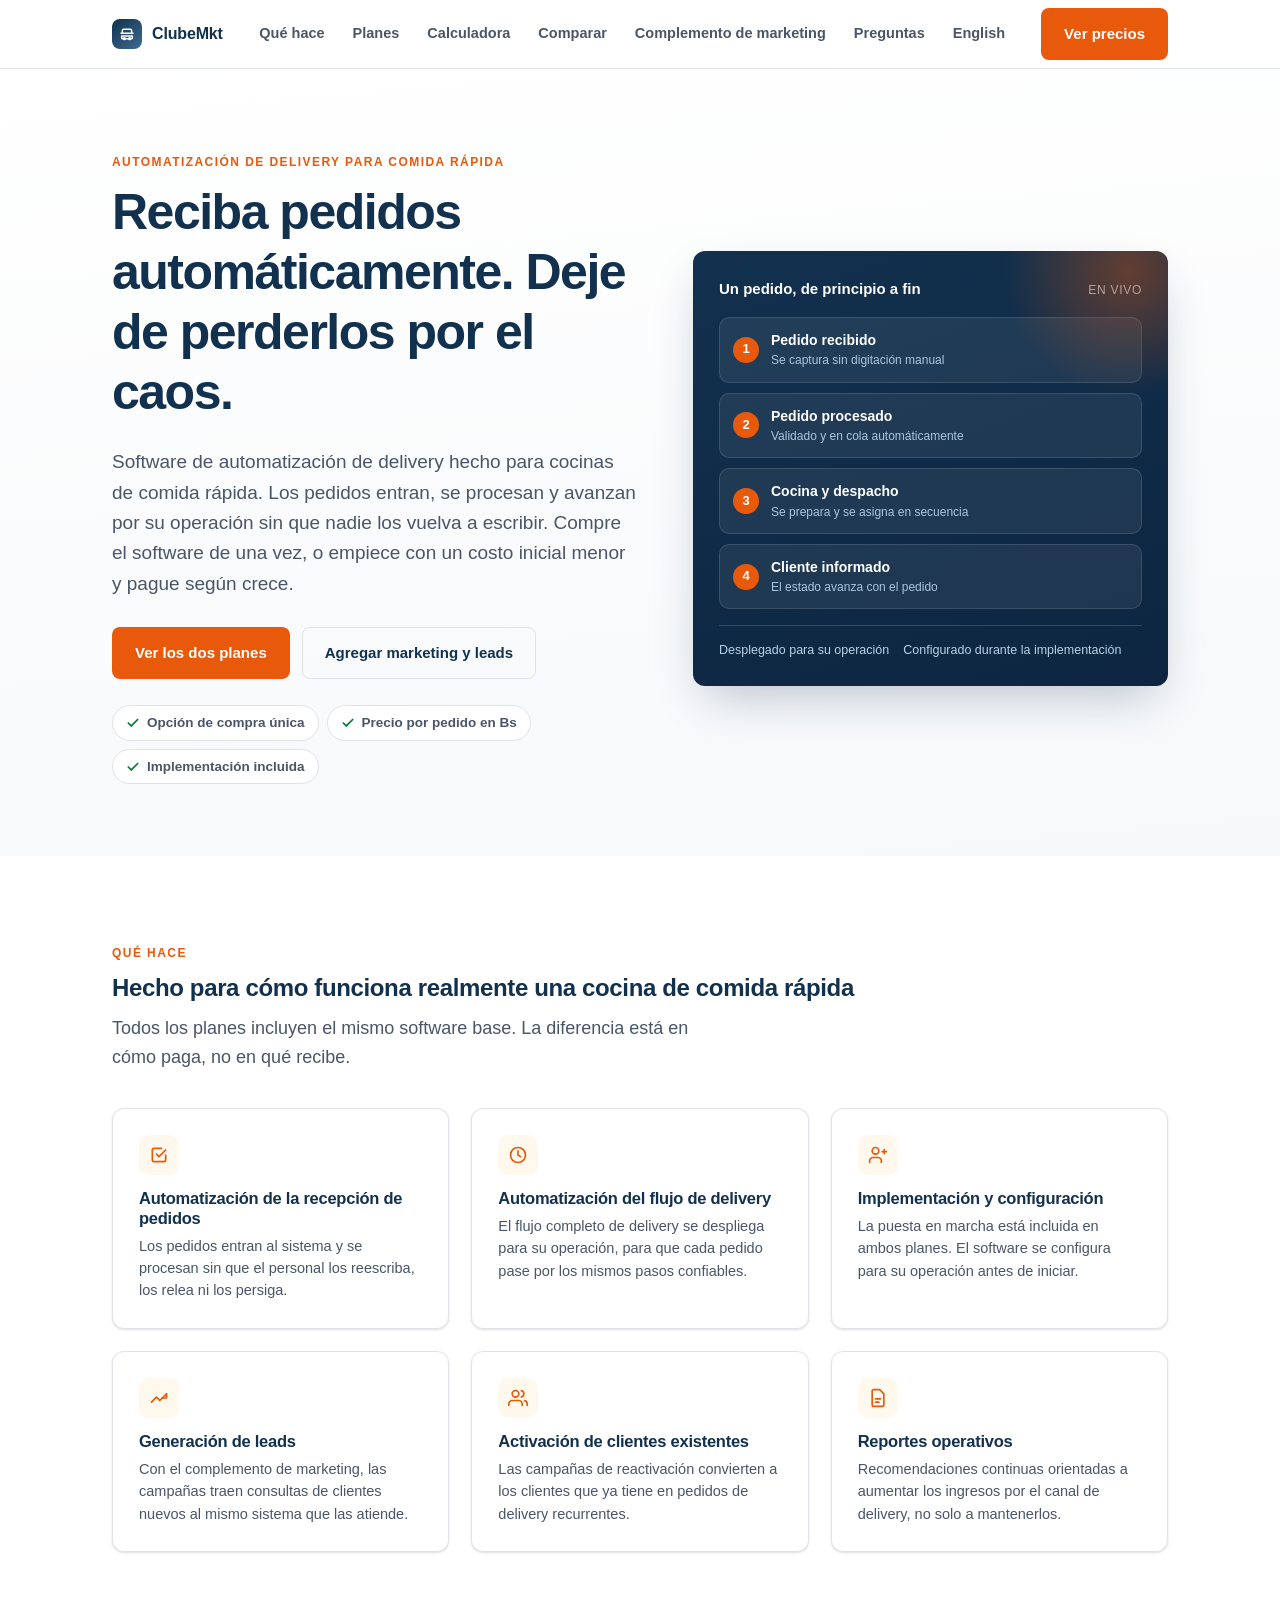
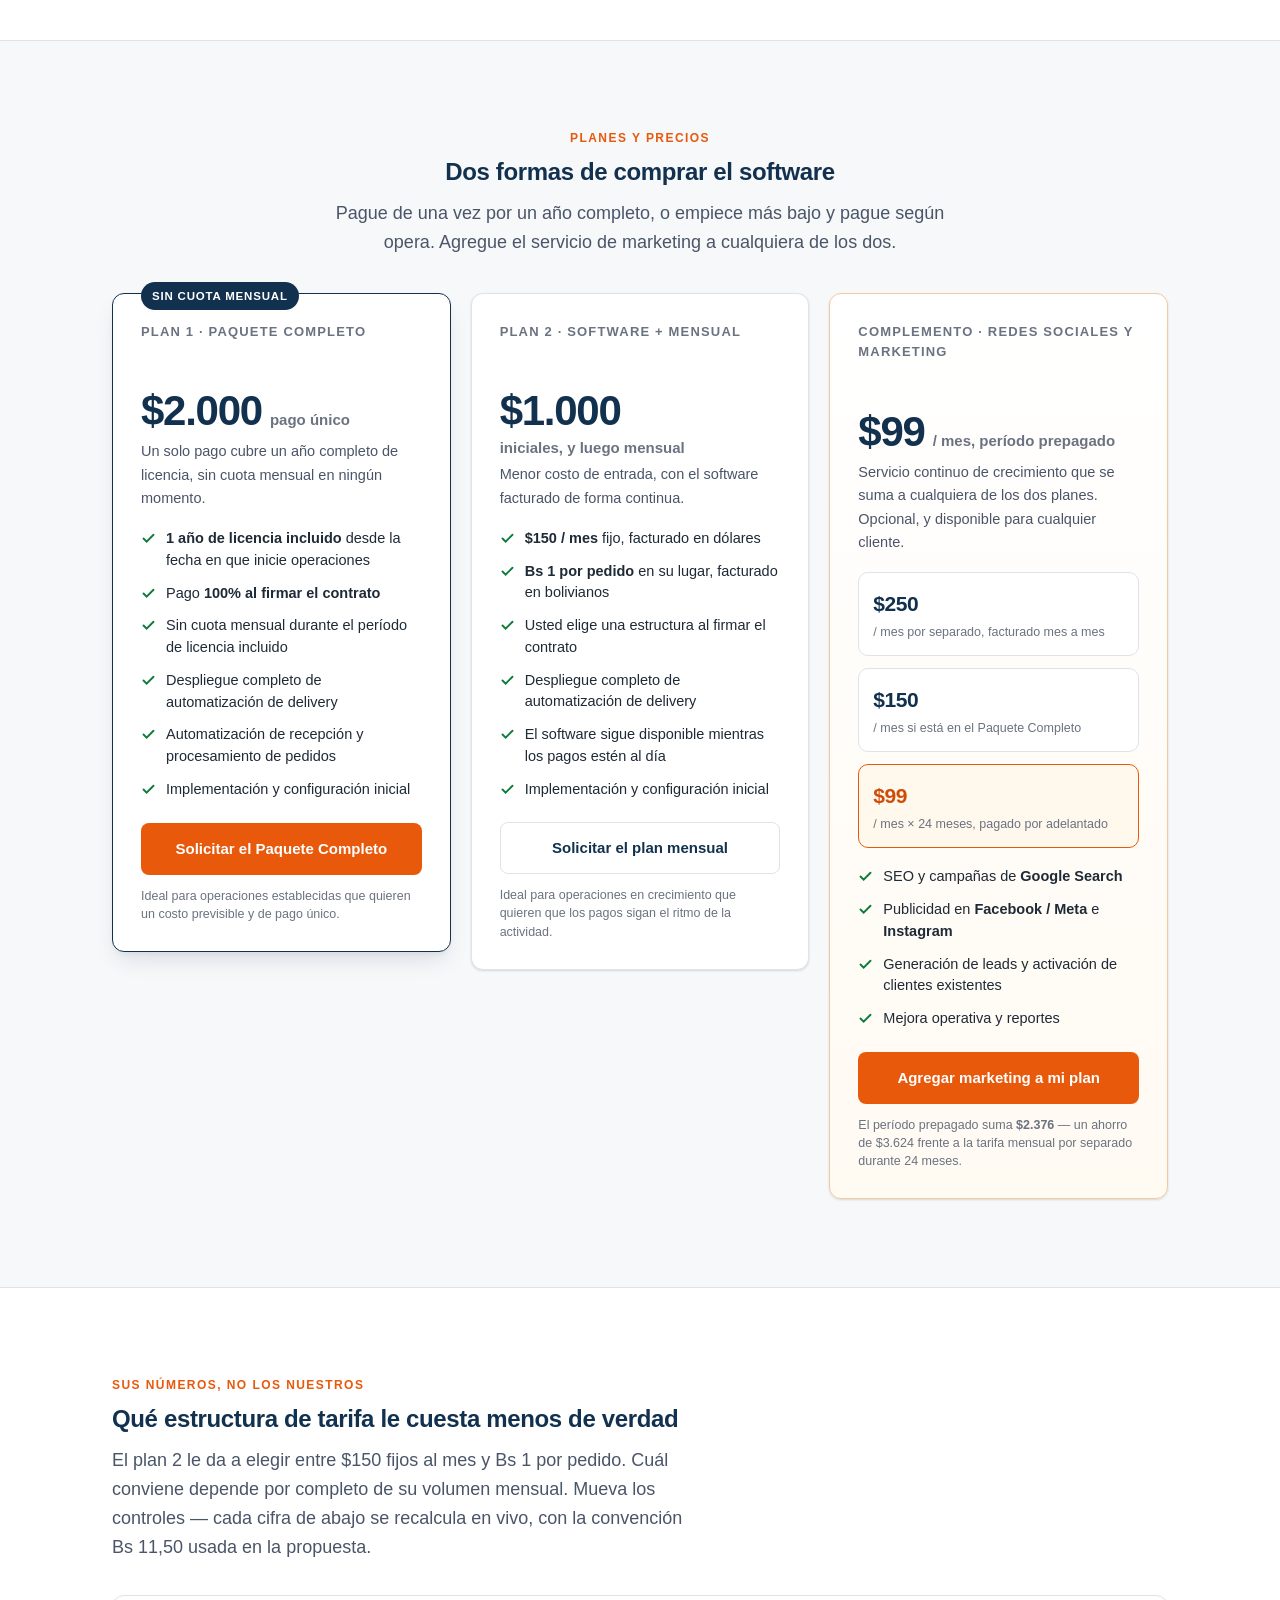
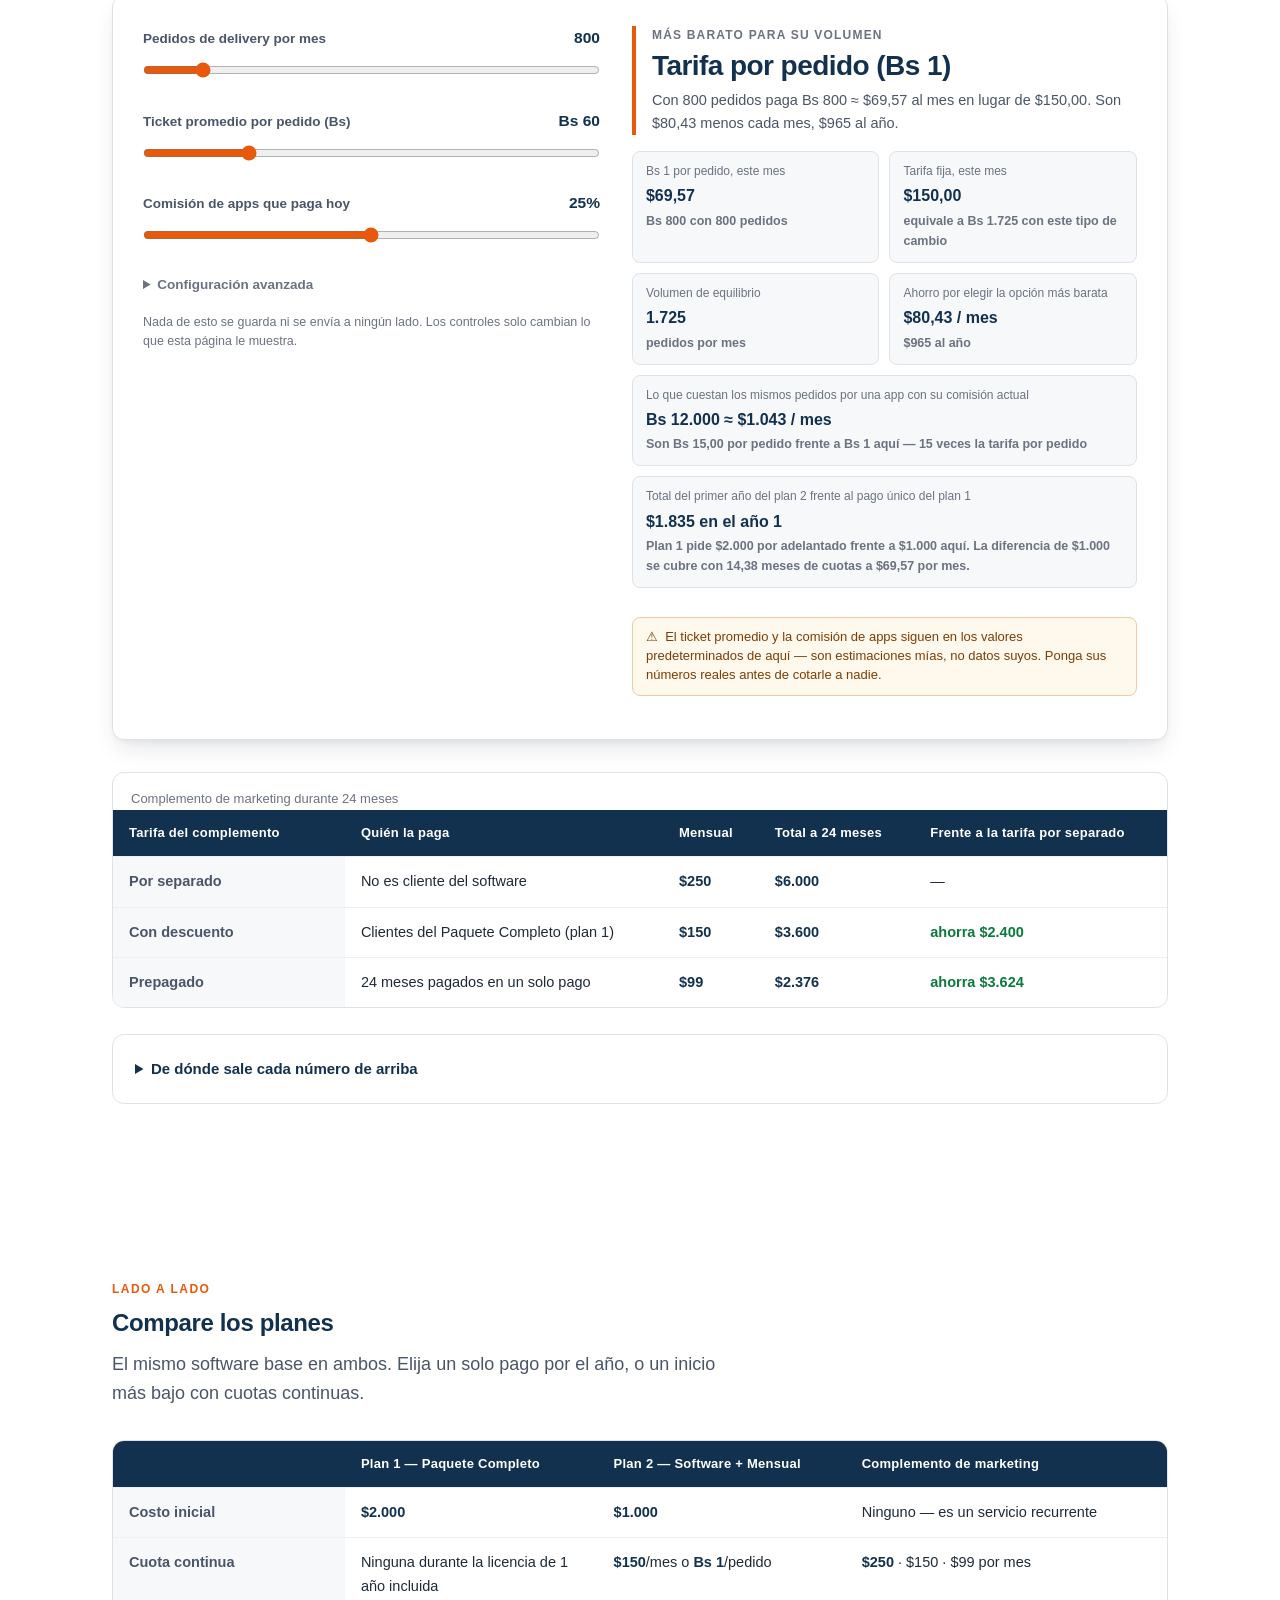
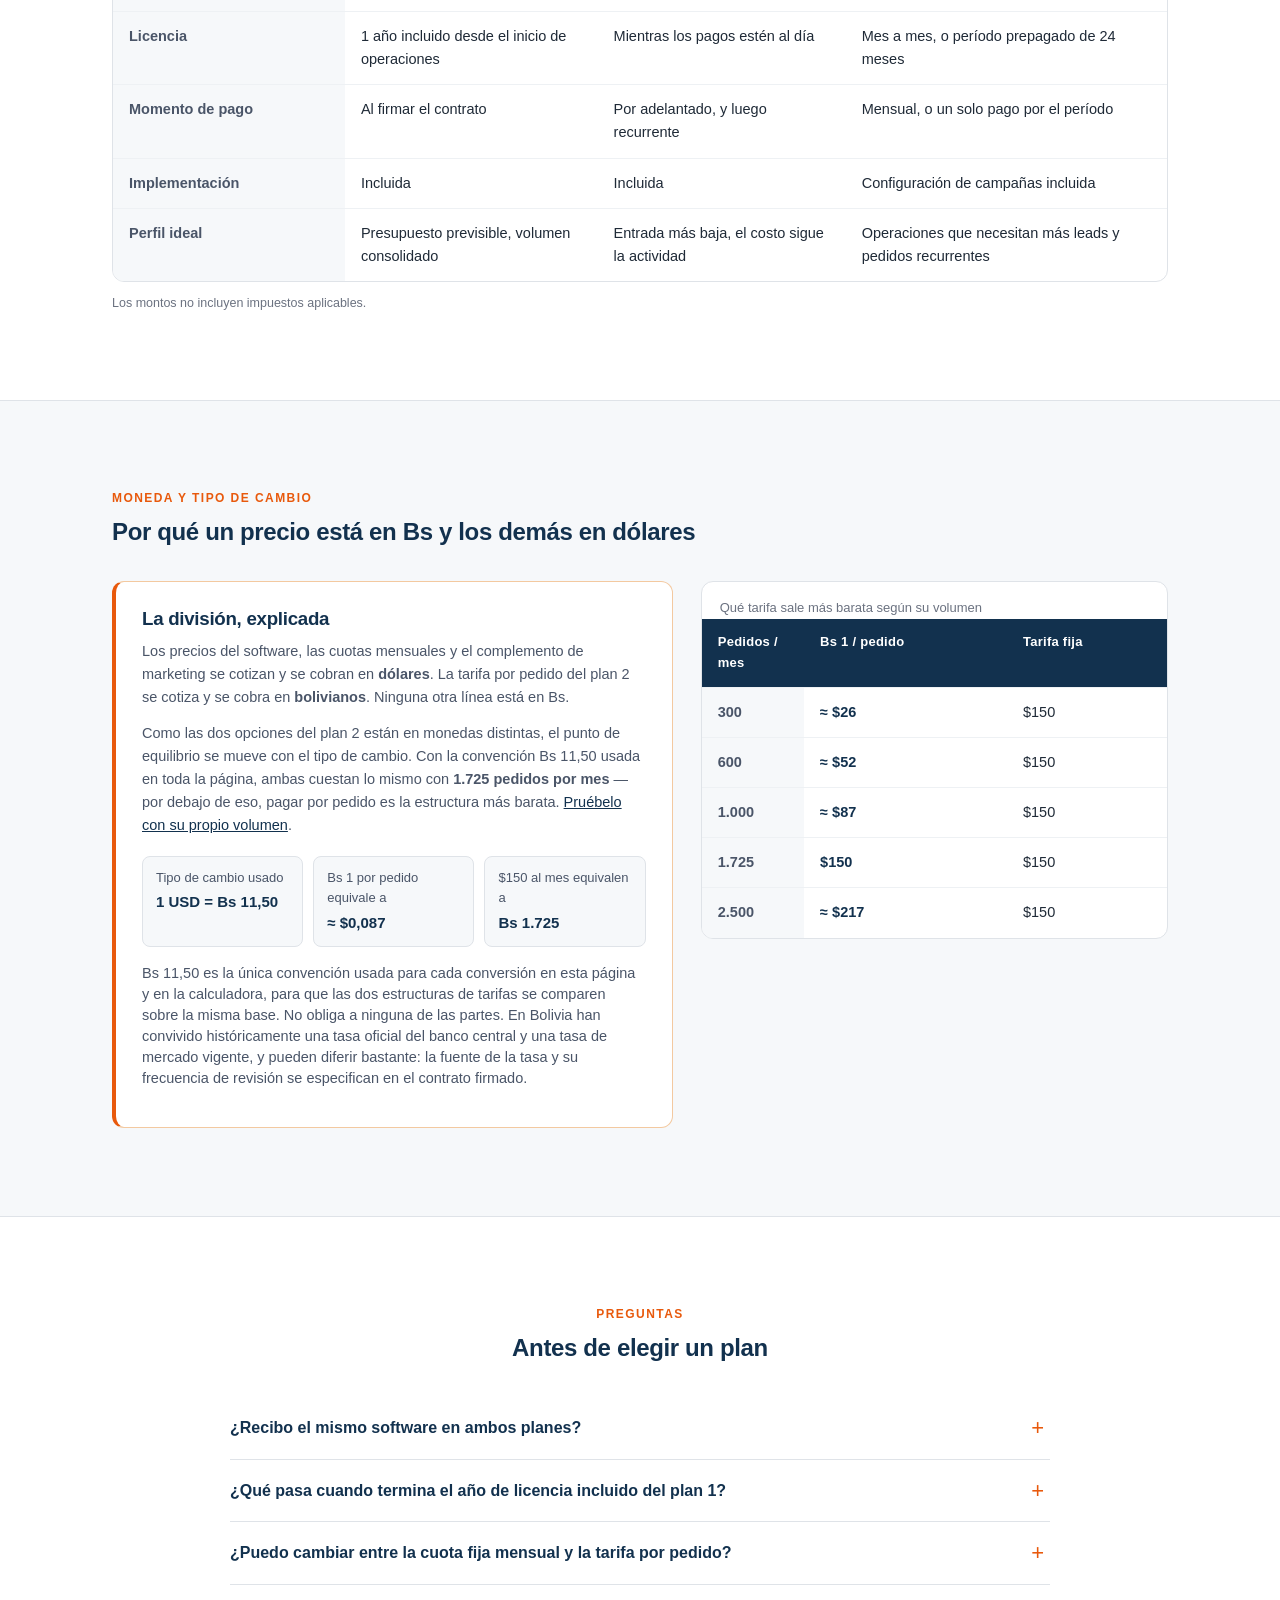
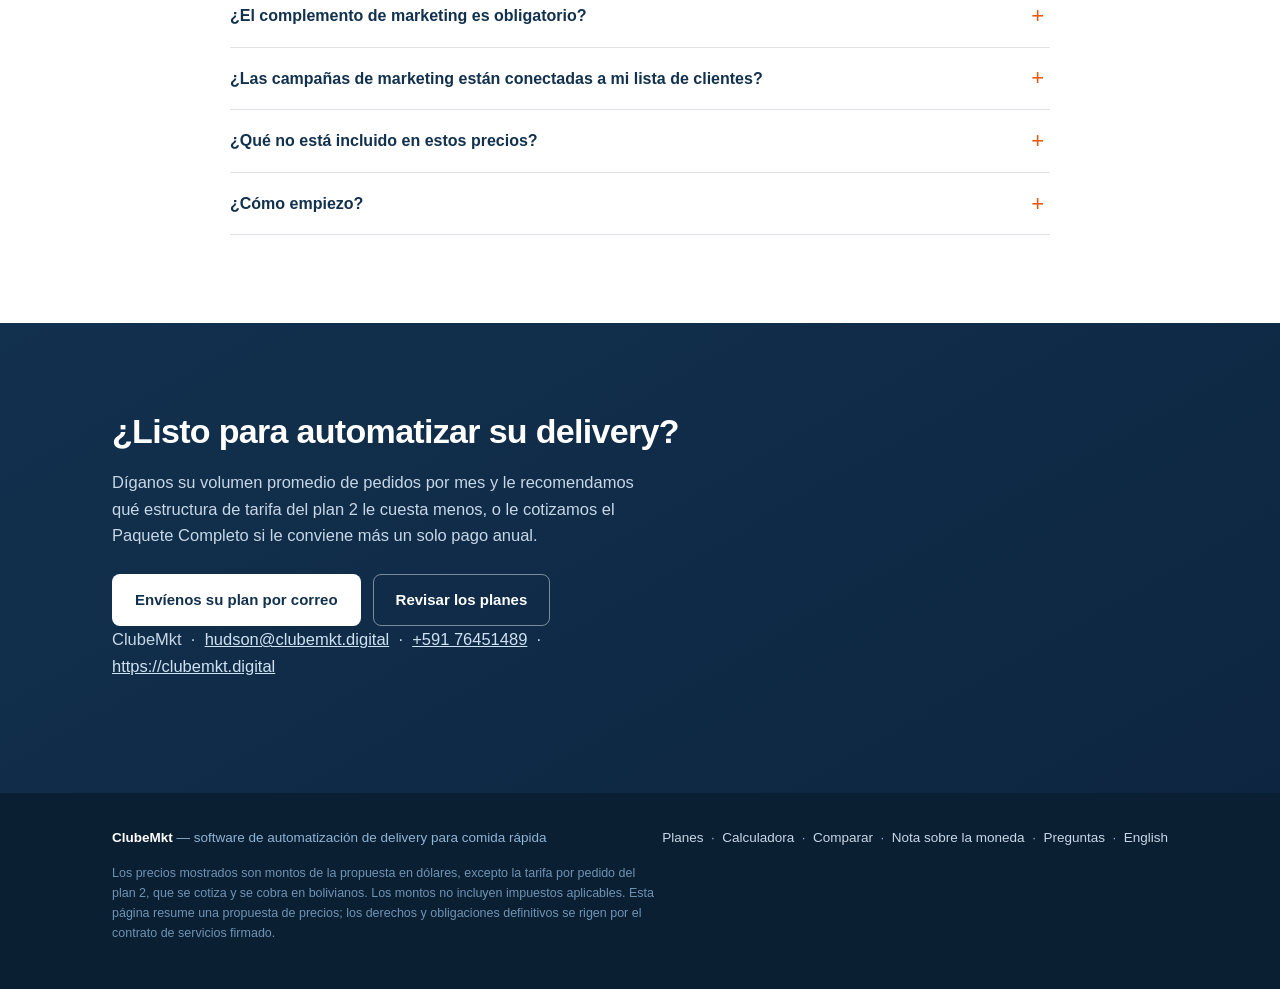
==== landing/index.es.html @ feb6d918 "feat: reprice plans to $2,000 one-payment / $1,000 + monthly Plan 1 now reads as a single payment co" ====
<!DOCTYPE html>
<html lang="es">
<head>
<meta charset="utf-8" />
<meta name="viewport" content="width=device-width, initial-scale=1" />
<title>Automatización de delivery para comida rápida — Planes y precios</title>
<meta name="description" content="Software de automatización de delivery para locales de comida rápida. Compre el software con el Paquete Completo, empiece más bajo con un plan mensual y agregue marketing en redes, búsqueda y generación de leads." />
<link rel="alternate" hreflang="es" href="index.es.html" />
<link rel="alternate" hreflang="en" href="index.html" />
<style>
  /* ============================================================
     CONTACT + BRAND — FILLED 2026-11-06
     Contact links are built at runtime from the CONFIG block at the end of this
     file's script: email · phone · website. A value left in [brackets] counts as
     unset, so its link stays inert rather than shipping as a dead href.
     ClubeMkt is plain text in the header, the closer and the footer.
     ============================================================ */
  :root {
    --navy: #12314e;
    --navy-700: #0d2540;
    --navy-300: #3d6a94;
    --orange: #e8590c;
    --orange-600: #cf4d09;
    --amber: #b26a00;
    --green: #0b7a3b;
    --ink: #1f2a37;
    --ink-600: #4a5568;
    --ink-400: #6b7280;
    --line: #dfe3e8;
    --line-soft: #eef1f4;
    --surface: #ffffff;
    --surface-alt: #f6f8fa;
    --cream: #fff8ed;
    --radius: 12px;
    --radius-sm: 8px;
    --shadow-sm: 0 1px 2px rgba(16, 24, 40, .06), 0 1px 3px rgba(16, 24, 40, .08);
    --shadow-md: 0 4px 6px -2px rgba(16, 24, 40, .05), 0 12px 24px -6px rgba(16, 24, 40, .12);
    --shadow-lg: 0 20px 45px -12px rgba(18, 49, 78, .28);
    --maxw: 1120px;
  }

  *, *::before, *::after { box-sizing: border-box; }

  html { -webkit-text-size-adjust: 100%; scroll-behavior: smooth; }
  @media (prefers-reduced-motion: reduce) { html { scroll-behavior: auto; } }

  body {
    margin: 0;
    font-family: -apple-system, BlinkMacSystemFont, "Segoe UI", Roboto, Helvetica, Arial, sans-serif;
    font-size: 16px;
    line-height: 1.6;
    color: var(--ink);
    background: var(--surface);
    overflow-x: hidden;
  }

  img, svg { max-width: 100%; }
  a { color: var(--navy); }
  h1, h2, h3, h4 { line-height: 1.2; margin: 0 0 .5em; color: var(--navy); letter-spacing: -.015em; }

  .wrap { width: 100%; max-width: var(--maxw); margin-inline: auto; padding-inline: clamp(16px, 4vw, 32px); }
  .section { padding-block: clamp(48px, 8vw, 88px); }
  .section--alt { background: var(--surface-alt); border-block: 1px solid var(--line); }
  .eyebrow {
    display: block; font-size: 12px; font-weight: 700; letter-spacing: .12em;
    text-transform: uppercase; color: var(--orange); margin-bottom: 10px;
  }
  .lede { font-size: clamp(16px, 1.6vw, 18px); color: var(--ink-600); max-width: 62ch; margin: 0; }
  .center { text-align: center; }
  .center .lede { margin-inline: auto; }

  :focus-visible { outline: 3px solid rgba(232, 89, 12, .45); outline-offset: 2px; border-radius: 4px; }

  .skip {
    position: absolute; left: -9999px; top: 0; background: var(--navy); color: #fff;
    padding: 12px 18px; z-index: 100; border-radius: 0 0 8px 0;
  }
  .skip:focus { left: 0; }

  /* ---------- buttons ---------- */
  .btn {
    display: inline-flex; align-items: center; justify-content: center; gap: 8px;
    font-size: 15px; font-weight: 650; text-decoration: none; cursor: pointer;
    padding: 13px 22px; border-radius: var(--radius-sm); border: 1px solid transparent;
    transition: background-color .15s ease, border-color .15s ease, transform .05s ease;
    white-space: nowrap;
  }
  .btn--primary { background: var(--orange); color: #fff; }
  .btn--primary:hover { background: var(--orange-600); }
  .btn--ghost { background: transparent; color: var(--navy); border-color: var(--line); }
  .btn--ghost:hover { border-color: var(--navy-300); background: var(--surface-alt); }
  .btn--light { background: #fff; color: var(--navy); }
  .btn--light:hover { background: var(--line-soft); }
  .btn--outline-light { background: transparent; color: #fff; border-color: rgba(255, 255, 255, .45); }
  .btn--outline-light:hover { border-color: #fff; background: rgba(255, 255, 255, .1); }
  .btn:active { transform: translateY(1px); }
  /* a full-width button must be allowed to wrap: nowrap makes it overflow its own box
     on a 320px viewport */
  .btn--block { width: 100%; white-space: normal; }
  /* gated contact links: pointer-events makes sure an unfilled placeholder
     cannot be clicked into a broken mailto/tel/site address */
  [data-unset="true"] { opacity: .5; pointer-events: none; text-decoration: none; }

  /* ---------- header ---------- */
  .site-header {
    position: sticky; top: 0; z-index: 50;
    background: rgba(255, 255, 255, .92);
    backdrop-filter: saturate(180%) blur(10px);
    border-bottom: 1px solid var(--line);
  }
  .site-header__row { display: flex; align-items: center; gap: 16px; min-height: 68px; }
  .brand { display: flex; align-items: center; gap: 10px; font-weight: 750; color: var(--navy); text-decoration: none; font-size: 16px; letter-spacing: -.01em; }
  .brand__mark {
    width: 30px; height: 30px; border-radius: 8px; flex: none;
    background: linear-gradient(140deg, var(--navy) 0%, var(--navy-300) 100%);
    display: grid; place-items: center; color: #fff;
  }
  .nav { margin-left: auto; display: flex; align-items: center; gap: 4px; }
  .nav a {
    color: var(--ink-600); text-decoration: none; font-size: 14.5px; font-weight: 550;
    padding: 8px 12px; border-radius: 6px;
  }
  .nav a:hover { color: var(--navy); background: var(--surface-alt); }
  .header-cta { margin-left: 8px; }
  .nav-toggle {
    display: none; margin-left: auto; background: #fff; border: 1px solid var(--line);
    border-radius: 8px; padding: 8px 12px; font: inherit; font-size: 14px; font-weight: 600; color: var(--navy); cursor: pointer;
  }

  @media (max-width: 860px) {
    .nav-toggle { display: block; }
    .nav {
      position: absolute; inset: 100% 0 auto 0; display: none; flex-direction: column;
      align-items: stretch; gap: 2px; padding: 10px clamp(16px, 4vw, 32px) 18px;
      background: #fff; border-bottom: 1px solid var(--line); box-shadow: var(--shadow-md); margin-left: 0;
    }
    .nav[data-open="true"] { display: flex; }
    .nav a { padding: 12px 10px; font-size: 15px; }
    .header-cta { display: none; }
  }

  /* ---------- hero ---------- */
  .hero { background: linear-gradient(175deg, #fff 0%, var(--surface-alt) 100%); padding-block: clamp(44px, 7vw, 84px) clamp(40px, 6vw, 72px); }
  .hero__grid { display: grid; gap: clamp(32px, 5vw, 56px); align-items: center; grid-template-columns: 1.05fr .95fr; }
  .hero h1 { font-size: clamp(30px, 5.1vw, 50px); font-weight: 800; letter-spacing: -.03em; }
  .hero p.lede { font-size: clamp(16px, 1.7vw, 19px); }
  .hero__actions { display: flex; flex-wrap: wrap; gap: 12px; margin-top: 28px; }
  .chips { display: flex; flex-wrap: wrap; gap: 8px; margin: 26px 0 0; padding: 0; list-style: none; }
  .chips li {
    display: inline-flex; align-items: center; gap: 7px; font-size: 13.5px; font-weight: 550;
    color: var(--ink-600); background: #fff; border: 1px solid var(--line); border-radius: 999px; padding: 6px 13px;
  }
  .chips svg { color: var(--green); flex: none; }

  @media (max-width: 900px) { .hero__grid { grid-template-columns: 1fr; } }

  /* hero visual: order-flow card, pure CSS */
  .flow {
    background: linear-gradient(160deg, var(--navy) 0%, var(--navy-700) 100%);
    border-radius: var(--radius); padding: clamp(18px, 2.4vw, 26px); box-shadow: var(--shadow-lg);
    color: #fff; position: relative; overflow: hidden;
  }
  .flow::after {
    content: ""; position: absolute; width: 260px; height: 260px; right: -90px; top: -110px; border-radius: 50%;
    background: radial-gradient(circle, rgba(232, 89, 12, .38), transparent 68%);
  }
  .flow__title { display: flex; align-items: baseline; justify-content: space-between; gap: 12px; margin-bottom: 16px; position: relative; }
  .flow__title strong { font-size: 15px; font-weight: 700; }
  .flow__title span { font-size: 12px; color: #9dbdd9; letter-spacing: .06em; text-transform: uppercase; }
  .flow ol { list-style: none; margin: 0; padding: 0; display: grid; gap: 10px; position: relative; }
  .flow li {
    display: flex; align-items: center; gap: 12px; background: rgba(255, 255, 255, .07);
    border: 1px solid rgba(255, 255, 255, .12); border-radius: 10px; padding: 11px 13px; font-size: 14px;
  }
  .flow li b { font-weight: 650; }
  .flow li small { display: block; color: #a9c6e0; font-size: 12px; font-weight: 400; }
  .flow__num {
    width: 26px; height: 26px; flex: none; border-radius: 50%; background: var(--orange);
    display: grid; place-items: center; font-size: 13px; font-weight: 700;
  }
  .flow__foot {
    margin-top: 16px; padding-top: 14px; border-top: 1px solid rgba(255, 255, 255, .16);
    display: flex; flex-wrap: wrap; gap: 6px 14px; font-size: 12.5px; color: #b9d2e6; position: relative;
  }

  /* ---------- feature grid ---------- */
  .grid { display: grid; gap: clamp(16px, 2vw, 22px); grid-template-columns: repeat(auto-fit, minmax(260px, 1fr)); margin-top: 36px; }
  .card {
    background: #fff; border: 1px solid var(--line); border-radius: var(--radius);
    padding: clamp(20px, 2.4vw, 26px); box-shadow: var(--shadow-sm);
  }
  .card__icon {
    width: 40px; height: 40px; border-radius: 10px; display: grid; place-items: center;
    background: var(--cream); color: var(--orange); margin-bottom: 14px;
  }
  .card h3 { font-size: 16.5px; margin-bottom: 6px; }
  .card p { margin: 0; font-size: 14.5px; color: var(--ink-600); line-height: 1.55; }

  /* ---------- pricing ---------- */
  .plans { display: grid; gap: clamp(16px, 1.6vw, 20px); grid-template-columns: repeat(auto-fit, minmax(min(290px, 100%), 1fr)); margin-top: 36px; align-items: start; }
  .plan {
    display: flex; flex-direction: column; background: #fff; border: 1px solid var(--line);
    border-radius: var(--radius); padding: clamp(22px, 2.4vw, 28px); box-shadow: var(--shadow-sm);
    min-width: 0;
  }
  .plan--featured { border-color: var(--navy); box-shadow: var(--shadow-md); position: relative; }
  .plan--addon { background: linear-gradient(180deg, #fff 0%, var(--cream) 140%); border-color: #f3c9a0; }
  .badge {
    position: absolute; top: -12px; left: clamp(22px, 2.4vw, 28px);
    background: var(--navy); color: #fff; font-size: 11.5px; font-weight: 700; letter-spacing: .07em;
    text-transform: uppercase; padding: 5px 11px; border-radius: 999px;
  }
  .plan__name { font-size: 13px; font-weight: 700; letter-spacing: .09em; text-transform: uppercase; color: var(--ink-400); margin: 0 0 6px; }
  .plan__price { display: flex; align-items: baseline; gap: 8px; flex-wrap: wrap; color: var(--navy); font-size: clamp(34px, 4vw, 42px); font-weight: 800; letter-spacing: -.03em; line-height: 1; margin-bottom: 8px; }
  .plan__price small { font-size: 15px; font-weight: 600; color: var(--ink-400); letter-spacing: 0; }
  .plan__sub { font-size: 14.5px; color: var(--ink-600); margin: 0 0 18px; min-height: 0; }
  .plan__list { list-style: none; margin: 0 0 22px; padding: 0; display: grid; gap: 11px; }
  .plan__list li { display: flex; gap: 10px; font-size: 14.5px; color: var(--ink); line-height: 1.5; }
  .plan__list svg { flex: none; margin-top: 3px; color: var(--green); }
  .plan__list .is-muted { color: var(--ink-400); }
  .plan__list .is-muted svg { color: var(--ink-400); }
  .plan__foot { margin-top: auto; }
  .plan__note { font-size: 12.5px; color: var(--ink-400); margin: 12px 0 0; line-height: 1.45; }

  .tiers { display: grid; gap: 12px; grid-template-columns: repeat(auto-fit, minmax(150px, 1fr)); margin: 0 0 18px; padding: 0; list-style: none; }
  .tier { background: #fff; border: 1px solid var(--line); border-radius: 10px; padding: 14px; }
  .tier b { display: block; font-size: 21px; color: var(--navy); font-weight: 800; letter-spacing: -.02em; }
  .tier span { display: block; font-size: 12.5px; color: var(--ink-400); line-height: 1.4; margin-top: 3px; }
  .tier--best { border-color: var(--orange); background: var(--cream); }
  .tier--best b { color: var(--orange-600); }

  /* ---------- comparison table ---------- */
  .tablehint {
    display: none; align-items: center; gap: 7px; margin: 26px 0 8px;
    font-size: 12.5px; font-weight: 600; color: var(--ink-400);
  }
  @media (max-width: 767px) { .tablehint { display: flex; } }
  .tableshell { position: relative; margin-top: 32px; }
  @media (max-width: 767px) { .tableshell { margin-top: 0; } }
  .tableshell::after {
    content: ""; position: absolute; top: 0; right: 0; bottom: 0; width: 34px; pointer-events: none;
    background: linear-gradient(90deg, rgba(255, 255, 255, 0), #fff 78%); border-radius: 0 var(--radius) var(--radius) 0;
  }
  @media (min-width: 768px) { .tableshell::after { display: none; } }
  .tablewrap { overflow-x: auto; border: 1px solid var(--line); border-radius: var(--radius); background: #fff; -webkit-overflow-scrolling: touch; }
  .tablewrap--plain { margin-top: 0; }
  table { width: 100%; min-width: 620px; border-collapse: collapse; font-size: 14.5px; }
  caption { text-align: left; padding: 16px 18px 0; color: var(--ink-400); font-size: 13px; }
  th, td { text-align: left; padding: 13px 16px; border-bottom: 1px solid var(--line-soft); vertical-align: top; }
  thead th { background: var(--navy); color: #fff; font-size: 13px; font-weight: 650; letter-spacing: .02em; }
  thead th:first-child { border-top-left-radius: 0; }
  tbody th { font-weight: 600; color: var(--ink-600); background: var(--surface-alt); width: 22%; }
  tbody tr:last-child th, tbody tr:last-child td { border-bottom: 0; }
  .num { font-variant-numeric: tabular-nums; font-weight: 700; color: var(--navy); }

  /* ---------- currency callout ---------- */
  .fx { display: grid; gap: clamp(18px, 2.4vw, 28px); grid-template-columns: 1.2fr 1fr; align-items: start; margin-top: 34px; }
  @media (max-width: 820px) { .fx { grid-template-columns: 1fr; } }
  .fx__box { background: #fff; border: 1px solid #f3c9a0; border-left: 4px solid var(--orange); border-radius: var(--radius); padding: clamp(20px, 2.4vw, 26px); }
  .fx__box h3 { margin-top: 0; }
  .fx__box p { font-size: 14.5px; color: var(--ink-600); margin: 0 0 12px; }
  .fx__rates { display: grid; gap: 10px; grid-template-columns: repeat(auto-fit, minmax(140px, 1fr)); margin: 18px 0 0; padding: 0; list-style: none; }
  .fx__rates li { background: var(--surface-alt); border: 1px solid var(--line); border-radius: 8px; padding: 11px 13px; font-size: 13px; color: var(--ink-600); }
  .fx__rates b { display: block; color: var(--navy); font-size: 15px; font-weight: 700; margin-top: 2px; }

  /* ---------- FAQ ---------- */
  .faq { max-width: 820px; margin: 34px auto 0; }
  .faq details { border-bottom: 1px solid var(--line); }
  .faq summary {
    list-style: none; cursor: pointer; padding: 18px 40px 18px 0; position: relative;
    font-size: 16px; font-weight: 650; color: var(--navy);
  }
  .faq summary::-webkit-details-marker { display: none; }
  .faq summary::after {
    content: "+"; position: absolute; right: 6px; top: 50%; transform: translateY(-50%);
    font-size: 22px; font-weight: 400; color: var(--orange); line-height: 1;
  }
  .faq details[open] summary::after { content: "\2212"; }
  .faq p { margin: 0 0 18px; font-size: 15px; color: var(--ink-600); max-width: 68ch; }

  /* ---------- closing CTA ---------- */
  .closer { background: linear-gradient(150deg, var(--navy) 0%, var(--navy-700) 100%); color: #fff; border-radius: 0; }
  .closer h2 { color: #fff; font-size: clamp(24px, 3.4vw, 34px); letter-spacing: -.02em; }
  .closer p { color: #c7d7e6; font-size: 16.5px; max-width: 58ch; margin: 0 0 26px; }
  .closer__actions { display: flex; flex-wrap: wrap; gap: 12px; }
  .closer__meta { margin-top: 24px; font-size: 13.5px; color: #9dbdd9; }
  .closer__meta a { color: #cfe2f2; }

  /* ---------- footer ---------- */
  .site-footer { background: #0b1f33; color: #8fb3d4; padding-block: 34px; font-size: 13.5px; }
  .site-footer__row { display: flex; flex-wrap: wrap; gap: 12px 28px; align-items: baseline; justify-content: space-between; }
  .site-footer strong { color: #fff; }
  .site-footer a { color: #c7d7e6; text-decoration: none; }
  .site-footer a:hover { text-decoration: underline; }
  .site-footer__legal { margin-top: 14px; font-size: 12.5px; color: #6f93b4; max-width: 78ch; }

  /* ---------- calculator ---------- */
  .calc {
    margin-top: 34px; background: #fff; border: 1px solid var(--line);
    border-radius: var(--radius); box-shadow: var(--shadow-md);
  }
  .calc__grid {
    display: grid; grid-template-columns: minmax(260px, .95fr) minmax(300px, 1.05fr);
    gap: clamp(18px, 2.6vw, 32px); padding: clamp(20px, 2.8vw, 30px); min-width: 0;
  }
  .calc__grid > * { min-width: 0; }
  .calc__in { display: grid; gap: 18px; align-content: start; min-width: 0; }
  .field label {
    display: flex; justify-content: space-between; align-items: baseline; gap: 12px;
    font-size: 13.5px; font-weight: 600; color: var(--ink-600); margin-bottom: 6px;
  }
  .field output { font-size: 15.5px; font-weight: 800; color: var(--navy); font-variant-numeric: tabular-nums; }
  .field input[type="range"] { width: 100%; margin: 0; accent-color: var(--orange); cursor: ew-resize; height: 26px; }
  .adv { font-size: 13.5px; }
  .adv summary { color: var(--ink-400); cursor: pointer; font-weight: 600; }
  .adv[open] { display: grid; gap: 16px; padding-top: 12px; }
  .adv .field { margin-top: 4px; }
  .calc__out { display: grid; gap: 16px; align-content: start; min-width: 0; }
  .verdict { border-left: 4px solid var(--orange); padding-left: 16px; min-width: 0; }
  .verdict__label { margin: 0; font-size: 12px; font-weight: 700; letter-spacing: .1em; text-transform: uppercase; color: var(--ink-400); }
  .verdict__big { margin: 4px 0 0; font-size: clamp(21px, 2.6vw, 28px); font-weight: 800; color: var(--navy); line-height: 1.15; letter-spacing: -.02em; }
  .verdict__sub { margin: 7px 0 0; font-size: 14.5px; color: var(--ink-600); }
  .outgrid { display: grid; grid-template-columns: 1fr 1fr; gap: 10px; margin: 0; min-width: 0; }
  .outcell { background: var(--surface-alt); border: 1px solid var(--line); border-radius: var(--radius-sm); padding: 11px 13px; min-width: 0; }
  .outcell--wide { grid-column: 1 / -1; }
  .outcell dt { font-size: 12px; color: var(--ink-400); margin: 0; line-height: 1.35; }
  .outcell dd { margin: 4px 0 0; font-size: 16px; font-weight: 700; color: var(--navy); font-variant-numeric: tabular-nums; }
  .outcell dd small { display: block; font-size: 12.5px; font-weight: 600; color: var(--ink-400); margin-top: 2px; }
  .is-bad { color: #b4271e !important; }
  .is-good { color: var(--green) !important; }
  .estflag { background: var(--cream); border: 1px solid #f3c9a0; border-radius: var(--radius-sm); padding: 10px 13px; font-size: 13px; color: #7a3e06; line-height: 1.45; }
  .calc__fine { margin: 0; font-size: 12.5px; color: var(--ink-400); line-height: 1.5; }

  /* ---------- methodology ---------- */
  .sources { margin-top: 26px; background: #fff; border: 1px solid var(--line); border-radius: var(--radius); padding: clamp(16px, 2vw, 22px); }
  .sources summary { font-size: 15px; font-weight: 700; color: var(--navy); cursor: pointer; }
  .sources p { font-size: 14.5px; color: var(--ink-600); margin: 14px 0 0; max-width: 74ch; }
  .sources ul { margin: 14px 0 0; padding: 0; list-style: none; display: grid; gap: 10px; }
  .sources li { font-size: 14px; color: var(--ink-600); border-left: 3px solid var(--line); padding: 2px 0 2px 13px; line-height: 1.5; }
  .sources li b { color: var(--navy); }
  .formula {
    font-family: ui-monospace, "SF Mono", Menlo, Consolas, monospace; font-size: 13px; line-height: 1.7;
    background: var(--surface-alt); border: 1px solid var(--line); border-radius: var(--radius-sm);
    padding: 13px 15px; overflow-x: auto; color: var(--ink);
  }
  @media (max-width: 860px) {
    .calc__grid { grid-template-columns: 1fr; }
    .outgrid { grid-template-columns: 1fr; }
  }

  .sr-only { position: absolute; width: 1px; height: 1px; padding: 0; margin: -1px; overflow: hidden; clip: rect(0 0 0 0); white-space: nowrap; border: 0; }
</style>
</head>

<body>
<a class="skip" href="#main">Ir al contenido</a>

<header class="site-header">
  <div class="wrap site-header__row">
    <a class="brand" href="#top">
      <span class="brand__mark" aria-hidden="true">
        <svg width="16" height="16" viewBox="0 0 24 24" fill="none" stroke="currentColor" stroke-width="2.2" stroke-linecap="round" stroke-linejoin="round"><path d="M3 11h18"/><path d="M5 11V7a2 2 0 0 1 2-2h10a2 2 0 0 1 2 2v4"/><path d="M4 15h16v3a1 1 0 0 1-1 1H5a1 1 0 0 1-1-1z"/><circle cx="8" cy="19" r="1.4"/><circle cx="16" cy="19" r="1.4"/></svg>
      </span>
      <span>ClubeMkt</span>
    </a>

    <button class="nav-toggle" id="navToggle" aria-expanded="false" aria-controls="primaryNav">Menú</button>

    <nav class="nav" id="primaryNav" aria-label="Navegación principal">
      <a href="#how">Qué hace</a>
      <a href="#pricing">Planes</a>
      <a href="#calculator">Calculadora</a>
      <a href="#compare">Comparar</a>
      <a href="#marketing">Complemento de marketing</a>
      <a href="#faq">Preguntas</a>
      <a href="index.html" hreflang="en">English</a>
    </nav>

    <a class="btn btn--primary header-cta" href="#pricing">Ver precios</a>
  </div>
</header>

<main id="main">
  <span id="top"></span>

  <!-- ================= HERO ================= -->
  <section class="hero">
    <div class="wrap hero__grid">
      <div>
        <span class="eyebrow">Automatización de delivery para comida rápida</span>
        <h1>Reciba pedidos automáticamente. Deje de perderlos por el caos.</h1>
        <p class="lede">
          Software de automatización de delivery hecho para cocinas de comida rápida. Los pedidos entran, se procesan
          y avanzan por su operación sin que nadie los vuelva a escribir. Compre el software de una vez, o empiece con
          un costo inicial menor y pague según crece.
        </p>
        <div class="hero__actions">
          <a class="btn btn--primary" href="#pricing">Ver los dos planes</a>
          <a class="btn btn--ghost" href="#marketing">Agregar marketing y leads</a>
        </div>
        <ul class="chips">
          <li><svg width="14" height="14" viewBox="0 0 24 24" fill="none" stroke="currentColor" stroke-width="3" stroke-linecap="round"><path d="M20 6 9 17l-5-5"/></svg>Opción de compra única</li>
          <li><svg width="14" height="14" viewBox="0 0 24 24" fill="none" stroke="currentColor" stroke-width="3" stroke-linecap="round"><path d="M20 6 9 17l-5-5"/></svg>Precio por pedido en Bs</li>
          <li><svg width="14" height="14" viewBox="0 0 24 24" fill="none" stroke="currentColor" stroke-width="3" stroke-linecap="round"><path d="M20 6 9 17l-5-5"/></svg>Implementación incluida</li>
        </ul>
      </div>

      <div class="flow" role="img" aria-label="Flujo del pedido: pedido recibido, pedido procesado, cocina y despacho, cliente notificado">
        <div class="flow__title">
          <strong>Un pedido, de principio a fin</strong>
          <span>En vivo</span>
        </div>
        <ol>
          <li><span class="flow__num" aria-hidden="true">1</span><b>Pedido recibido<small>Se captura sin digitación manual</small></b></li>
          <li><span class="flow__num" aria-hidden="true">2</span><b>Pedido procesado<small>Validado y en cola automáticamente</small></b></li>
          <li><span class="flow__num" aria-hidden="true">3</span><b>Cocina y despacho<small>Se prepara y se asigna en secuencia</small></b></li>
          <li><span class="flow__num" aria-hidden="true">4</span><b>Cliente informado<small>El estado avanza con el pedido</small></b></li>
        </ol>
        <div class="flow__foot">
          <span>Desplegado para su operación</span>
          <span>Configurado durante la implementación</span>
        </div>
      </div>
    </div>
  </section>

  <!-- ================= FEATURES ================= -->
  <section class="section" id="how">
    <div class="wrap">
      <span class="eyebrow">Qué hace</span>
      <h2>Hecho para cómo funciona realmente una cocina de comida rápida</h2>
      <p class="lede">Todos los planes incluyen el mismo software base. La diferencia está en cómo paga, no en qué recibe.</p>

      <div class="grid">
        <article class="card">
          <span class="card__icon" aria-hidden="true"><svg width="20" height="20" viewBox="0 0 24 24" fill="none" stroke="currentColor" stroke-width="2" stroke-linecap="round" stroke-linejoin="round"><path d="M9 11l3 3 8-8"/><path d="M20 12v6a2 2 0 0 1-2 2H6a2 2 0 0 1-2-2V6a2 2 0 0 1 2-2h9"/></svg></span>
          <h3>Automatización de la recepción de pedidos</h3>
          <p>Los pedidos entran al sistema y se procesan sin que el personal los reescriba, los relea ni los persiga.</p>
        </article>

        <article class="card">
          <span class="card__icon" aria-hidden="true"><svg width="20" height="20" viewBox="0 0 24 24" fill="none" stroke="currentColor" stroke-width="2" stroke-linecap="round" stroke-linejoin="round"><circle cx="12" cy="12" r="9"/><path d="M12 7v5l3 2"/></svg></span>
          <h3>Automatización del flujo de delivery</h3>
          <p>El flujo completo de delivery se despliega para su operación, para que cada pedido pase por los mismos pasos confiables.</p>
        </article>

        <article class="card">
          <span class="card__icon" aria-hidden="true"><svg width="20" height="20" viewBox="0 0 24 24" fill="none" stroke="currentColor" stroke-width="2" stroke-linecap="round" stroke-linejoin="round"><path d="M16 21v-2a4 4 0 0 0-4-4H6a4 4 0 0 0-4 4v2"/><circle cx="9" cy="7" r="4"/><path d="M17 8h5M19.5 5.5v5"/></svg></span>
          <h3>Implementación y configuración</h3>
          <p>La puesta en marcha está incluida en ambos planes. El software se configura para su operación antes de iniciar.</p>
        </article>

        <article class="card">
          <span class="card__icon" aria-hidden="true"><svg width="20" height="20" viewBox="0 0 24 24" fill="none" stroke="currentColor" stroke-width="2" stroke-linecap="round" stroke-linejoin="round"><path d="M3 17l6-6 4 4 8-8"/><path d="M21 7v5h-5"/></svg></span>
          <h3>Generación de leads</h3>
          <p>Con el complemento de marketing, las campañas traen consultas de clientes nuevos al mismo sistema que las atiende.</p>
        </article>

        <article class="card">
          <span class="card__icon" aria-hidden="true"><svg width="20" height="20" viewBox="0 0 24 24" fill="none" stroke="currentColor" stroke-width="2" stroke-linecap="round" stroke-linejoin="round"><path d="M17 21v-2a4 4 0 0 0-4-4H5a4 4 0 0 0-4 4v2"/><circle cx="9" cy="7" r="4"/><path d="M23 21v-2a4 4 0 0 0-3-3.87"/><path d="M16 3.13a4 4 0 0 1 0 7.75"/></svg></span>
          <h3>Activación de clientes existentes</h3>
          <p>Las campañas de reactivación convierten a los clientes que ya tiene en pedidos de delivery recurrentes.</p>
        </article>

        <article class="card">
          <span class="card__icon" aria-hidden="true"><svg width="20" height="20" viewBox="0 0 24 24" fill="none" stroke="currentColor" stroke-width="2" stroke-linecap="round" stroke-linejoin="round"><path d="M14 2H7a2 2 0 0 0-2 2v16a2 2 0 0 0 2 2h10a2 2 0 0 0 2-2V7z"/><path d="M9 13h6M9 17h4"/></svg></span>
          <h3>Reportes operativos</h3>
          <p>Recomendaciones continuas orientadas a aumentar los ingresos por el canal de delivery, no solo a mantenerlos.</p>
        </article>
      </div>
    </div>
  </section>

  <!-- ================= PRICING ================= -->
  <section class="section section--alt" id="pricing">
    <div class="wrap">
      <div class="center">
        <span class="eyebrow">Planes y precios</span>
        <h2>Dos formas de comprar el software</h2>
        <p class="lede">Pague de una vez por un año completo, o empiece más bajo y pague según opera. Agregue el servicio de marketing a cualquiera de los dos.</p>
      </div>

      <div class="plans">
        <!-- Plan 1 -->
        <article class="plan plan--featured">
          <span class="badge">Sin cuota mensual</span>
          <p class="plan__name">Plan 1 &middot; Paquete Completo</p>
          <p class="plan__price">$2.000 <small>pago único</small></p>
          <p class="plan__sub">Un solo pago cubre un año completo de licencia, sin cuota mensual en ningún momento.</p>
          <ul class="plan__list">
            <li><svg width="15" height="15" viewBox="0 0 24 24" fill="none" stroke="currentColor" stroke-width="3" stroke-linecap="round"><path d="M20 6 9 17l-5-5"/></svg><span><strong>1 año de licencia incluido</strong> desde la fecha en que inicie operaciones</span></li>
            <li><svg width="15" height="15" viewBox="0 0 24 24" fill="none" stroke="currentColor" stroke-width="3" stroke-linecap="round"><path d="M20 6 9 17l-5-5"/></svg><span>Pago <strong>100% al firmar el contrato</strong></span></li>
            <li><svg width="15" height="15" viewBox="0 0 24 24" fill="none" stroke="currentColor" stroke-width="3" stroke-linecap="round"><path d="M20 6 9 17l-5-5"/></svg><span>Sin cuota mensual durante el período de licencia incluido</span></li>
            <li><svg width="15" height="15" viewBox="0 0 24 24" fill="none" stroke="currentColor" stroke-width="3" stroke-linecap="round"><path d="M20 6 9 17l-5-5"/></svg><span>Despliegue completo de automatización de delivery</span></li>
            <li><svg width="15" height="15" viewBox="0 0 24 24" fill="none" stroke="currentColor" stroke-width="3" stroke-linecap="round"><path d="M20 6 9 17l-5-5"/></svg><span>Automatización de recepción y procesamiento de pedidos</span></li>
            <li><svg width="15" height="15" viewBox="0 0 24 24" fill="none" stroke="currentColor" stroke-width="3" stroke-linecap="round"><path d="M20 6 9 17l-5-5"/></svg><span>Implementación y configuración inicial</span></li>
          </ul>
          <div class="plan__foot">
            <a class="btn btn--primary btn--block" data-mailto-subject="Consulta%20Plan%201%20Paquete%20Completo%20%242.000">Solicitar el Paquete Completo</a>
            <p class="plan__note">Ideal para operaciones establecidas que quieren un costo previsible y de pago único.</p>
          </div>
        </article>

        <!-- Plan 2 -->
        <article class="plan">
          <p class="plan__name">Plan 2 &middot; Software + Mensual</p>
          <p class="plan__price">$1.000 <small>iniciales, y luego mensual</small></p>
          <p class="plan__sub">Menor costo de entrada, con el software facturado de forma continua.</p>
          <ul class="plan__list">
            <li><svg width="15" height="15" viewBox="0 0 24 24" fill="none" stroke="currentColor" stroke-width="3" stroke-linecap="round"><path d="M20 6 9 17l-5-5"/></svg><span><strong>$150 / mes</strong> fijo, facturado en dólares</span></li>
            <li><svg width="15" height="15" viewBox="0 0 24 24" fill="none" stroke="currentColor" stroke-width="3" stroke-linecap="round"><path d="M20 6 9 17l-5-5"/></svg><span><strong>Bs 1 por pedido</strong> en su lugar, facturado en bolivianos</span></li>
            <li><svg width="15" height="15" viewBox="0 0 24 24" fill="none" stroke="currentColor" stroke-width="3" stroke-linecap="round"><path d="M20 6 9 17l-5-5"/></svg><span>Usted elige una estructura al firmar el contrato</span></li>
            <li><svg width="15" height="15" viewBox="0 0 24 24" fill="none" stroke="currentColor" stroke-width="3" stroke-linecap="round"><path d="M20 6 9 17l-5-5"/></svg><span>Despliegue completo de automatización de delivery</span></li>
            <li><svg width="15" height="15" viewBox="0 0 24 24" fill="none" stroke="currentColor" stroke-width="3" stroke-linecap="round"><path d="M20 6 9 17l-5-5"/></svg><span>El software sigue disponible mientras los pagos estén al día</span></li>
            <li><svg width="15" height="15" viewBox="0 0 24 24" fill="none" stroke="currentColor" stroke-width="3" stroke-linecap="round"><path d="M20 6 9 17l-5-5"/></svg><span>Implementación y configuración inicial</span></li>
          </ul>
          <div class="plan__foot">
            <a class="btn btn--ghost btn--block" data-mailto-subject="Consulta%20plan%20Software%20%2B%20Mensual%20%241.000">Solicitar el plan mensual</a>
            <p class="plan__note">Ideal para operaciones en crecimiento que quieren que los pagos sigan el ritmo de la actividad.</p>
          </div>
        </article>

        <!-- Add-on -->
        <article class="plan plan--addon" id="marketing">
          <p class="plan__name">Complemento &middot; Redes sociales y marketing</p>
          <p class="plan__price">$99 <small>/ mes, período prepagado</small></p>
          <p class="plan__sub">Servicio continuo de crecimiento que se suma a cualquiera de los dos planes. Opcional, y disponible para cualquier cliente.</p>

          <ul class="tiers">
            <li class="tier"><b>$250</b><span>/ mes por separado, facturado mes a mes</span></li>
            <li class="tier"><b>$150</b><span>/ mes si está en el Paquete Completo</span></li>
            <li class="tier tier--best"><b>$99</b><span>/ mes &times; 24 meses, pagado por adelantado</span></li>
          </ul>

          <ul class="plan__list">
            <li><svg width="15" height="15" viewBox="0 0 24 24" fill="none" stroke="currentColor" stroke-width="3" stroke-linecap="round"><path d="M20 6 9 17l-5-5"/></svg><span>SEO y campañas de <strong>Google Search</strong></span></li>
            <li><svg width="15" height="15" viewBox="0 0 24 24" fill="none" stroke="currentColor" stroke-width="3" stroke-linecap="round"><path d="M20 6 9 17l-5-5"/></svg><span>Publicidad en <strong>Facebook / Meta</strong> e <strong>Instagram</strong></span></li>
            <li><svg width="15" height="15" viewBox="0 0 24 24" fill="none" stroke="currentColor" stroke-width="3" stroke-linecap="round"><path d="M20 6 9 17l-5-5"/></svg><span>Generación de leads y activación de clientes existentes</span></li>
            <li><svg width="15" height="15" viewBox="0 0 24 24" fill="none" stroke="currentColor" stroke-width="3" stroke-linecap="round"><path d="M20 6 9 17l-5-5"/></svg><span>Mejora operativa y reportes</span></li>
          </ul>

          <div class="plan__foot">
            <a class="btn btn--primary btn--block" data-mailto-subject="Consulta%20complemento%20de%20marketing">Agregar marketing a mi plan</a>
            <p class="plan__note">El período prepagado suma <strong>$2.376</strong> &mdash; un ahorro de $3.624 frente a la tarifa mensual por separado durante 24 meses.</p>
          </div>
        </article>
      </div>
    </div>
  </section>

  <!-- ================= CALCULATOR ================= -->
  <section class="section" id="calculator">
    <div class="wrap">
      <span class="eyebrow">Sus números, no los nuestros</span>
      <h2>Qué estructura de tarifa le cuesta menos de verdad</h2>
      <p class="lede">
        El plan&nbsp;2 le da a elegir entre $150 fijos al mes y Bs&nbsp;1 por pedido. Cuál conviene depende por completo de
        su volumen mensual. Mueva los controles &mdash; cada cifra de abajo se recalcula en vivo, con la convención
        Bs&nbsp;11,50 usada en la propuesta.
      </p>

      <div class="calc">
        <div class="calc__grid">
          <div class="calc__in">
            <div class="field">
              <label for="orders"><span>Pedidos de delivery por mes</span><output id="ordersOut">800</output></label>
              <input type="range" id="orders" min="100" max="6000" step="25" value="800">
            </div>
            <div class="field">
              <label for="ticket"><span>Ticket promedio por pedido (Bs)</span><output id="ticketOut">Bs 60</output></label>
              <input type="range" id="ticket" min="20" max="200" step="5" value="60">
            </div>
            <div class="field">
              <label for="comm"><span>Comisión de apps que paga hoy</span><output id="commOut">25%</output></label>
              <input type="range" id="comm" min="15" max="35" step="1" value="25">
            </div>
            <details class="adv">
              <summary>Configuración avanzada</summary>
              <div class="field">
                <label for="rate"><span>Tipo de cambio (Bs por USD)</span><output id="rateOut">11,50</output></label>
                <input type="range" id="rate" min="7" max="14" step="0.5" value="11.5">
              </div>
            </details>
            <p class="calc__fine">
              Nada de esto se guarda ni se envía a ningún lado. Los controles solo cambian lo que esta página le muestra.
            </p>
          </div>

          <div class="calc__out">
            <div class="verdict">
              <p class="verdict__label">Más barato para su volumen</p>
              <p class="verdict__big" id="verdictBig">Tarifa por pedido</p>
              <p class="verdict__sub" id="verdictSub">&mdash;</p>
            </div>

            <dl class="outgrid">
              <div class="outcell">
                <dt>Bs 1 por pedido, este mes</dt>
                <dd><span id="cellPerOrder">&mdash;</span><small id="cellPerOrderBs"></small></dd>
              </div>
              <div class="outcell">
                <dt>Tarifa fija, este mes</dt>
                <dd><span id="cellFixed">$150,00</span><small id="cellFixedBs"></small></dd>
              </div>
              <div class="outcell">
                <dt>Volumen de equilibrio</dt>
                <dd><span id="cellBreakEven">&mdash;</span><small>pedidos por mes</small></dd>
              </div>
              <div class="outcell">
                <dt>Ahorro por elegir la opción más barata</dt>
                <dd><span id="cellSaving">&mdash;</span><small id="cellSavingYear"></small></dd>
              </div>
              <div class="outcell outcell--wide">
                <dt>Lo que cuestan los mismos pedidos por una app con su comisión actual</dt>
                <dd><span id="cellApp">&mdash;</span><small id="cellAppSub"></small></dd>
              </div>
              <div class="outcell outcell--wide">
                <dt>Total del primer año del plan 2 frente al pago único del plan&nbsp;1</dt>
                <dd><span id="cellYear">&mdash;</span><small id="cellYearSub"></small></dd>
              </div>
            </dl>

            <p class="estflag" id="estFlag" hidden>
              &#9888;&nbsp; El ticket promedio y la comisión de apps siguen en los valores predeterminados de aquí
              &mdash; son estimaciones mías, no datos suyos.
              Ponga sus números reales antes de cotarle a nadie.
            </p>
          </div>
        </div>
      </div>

      <div class="tableshell">
        <p class="tablehint">
          <svg width="15" height="15" viewBox="0 0 24 24" fill="none" stroke="currentColor" stroke-width="2" stroke-linecap="round" stroke-linejoin="round" aria-hidden="true"><path d="M8 12h8M12 8l4 4-4 4"/><circle cx="12" cy="12" r="9"/></svg>
          Deslice la tabla hacia un lado para ver las cuatro columnas
        </p>
        <div class="tablewrap">
          <table>
            <caption>Complemento de marketing durante 24 meses</caption>
            <thead>
              <tr>
                <th scope="col">Tarifa del complemento</th>
                <th scope="col">Quién la paga</th>
                <th scope="col">Mensual</th>
                <th scope="col">Total a 24 meses</th>
                <th scope="col">Frente a la tarifa por separado</th>
              </tr>
            </thead>
            <tbody>
              <tr>
                <th scope="row">Por separado</th>
                <td>No es cliente del software</td>
                <td class="num">$250</td>
                <td class="num">$6.000</td>
                <td>&mdash;</td>
              </tr>
              <tr>
                <th scope="row">Con descuento</th>
                <td>Clientes del Paquete Completo (plan&nbsp;1)</td>
                <td class="num">$150</td>
                <td class="num">$3.600</td>
                <td class="num is-good">ahorra $2.400</td>
              </tr>
              <tr>
                <th scope="row">Prepagado</th>
                <td>24 meses pagados en un solo pago</td>
                <td class="num">$99</td>
                <td class="num">$2.376</td>
                <td class="num is-good">ahorra $3.624</td>
              </tr>
            </tbody>
          </table>
        </div>
      </div>

      <details class="sources">
        <summary>De dónde sale cada número de arriba</summary>
        <p>
          Prefiero que revise la aritmética aquí, no en una reunión. Estas son las fórmulas y qué datos
          son suyos frente a los míos.
        </p>
        <p class="formula">
          tarifa por pedido = pedidos &times; Bs 1 &nbsp;&rarr;&nbsp; &divide; tipo de cambio = USD<br>
          pedidos de equilibrio = $150 &times; tipo de cambio<br>
          comisión de app = pedidos &times; ticket &times; % de comisión<br>
          Plan 2 año 1 = $1.000 + (12 &times; cuota mensual más barata)
        </p>
        <ul>
          <li><b>Suyos, para corregir:</b> pedidos por mes, ticket promedio, comisión de apps, tipo de cambio. Los controles existen para que ponga sus cifras reales.</li>
          <li><b>Míos, y predeterminados:</b> ticket de Bs 60, comisión del 25%, Bs 11,50 por USD. La convención 11,50 es la misma que en el resto de los precios, para que ambos documentos coincidan.</li>
          <li><b>Fijados por la propuesta:</b> $2.000 del plan&nbsp;1, $1.000 del plan&nbsp;2, $150 mensuales, Bs 1 por pedido y las tres tarifas del complemento.</li>
          <li><b>Deliberadamente no mostrado:</b> lo que cuesta el plan&nbsp;1 después de su año de licencia incluido. Las condiciones de renovación están en el contrato firmado, así que la calculadora solo compara pagos iniciales y así lo dice.</li>
        </ul>
      </details>
    </div>
  </section>

  <!-- ================= COMPARE ================= -->
  <section class="section" id="compare">
    <div class="wrap">
      <span class="eyebrow">Lado a lado</span>
      <h2>Compare los planes</h2>
      <p class="lede">El mismo software base en ambos. Elija un solo pago por el año, o un inicio más bajo con cuotas continuas.</p>

      <p class="tablehint">
        <svg width="15" height="15" viewBox="0 0 24 24" fill="none" stroke="currentColor" stroke-width="2" stroke-linecap="round" stroke-linejoin="round" aria-hidden="true"><path d="M8 12h8M12 8l4 4-4 4"/><circle cx="12" cy="12" r="9"/></svg>
        Deslice la tabla hacia un lado para ver las cuatro columnas
      </p>
      <div class="tableshell">
      <div class="tablewrap">
        <table>
          <caption class="sr-only">Comparación de planes según costo inicial, cuota continua, licencia, momento de pago, implementación y perfil ideal</caption>
          <thead>
            <tr>
              <th scope="col">&nbsp;</th>
              <th scope="col">Plan 1 &mdash; Paquete Completo</th>
              <th scope="col">Plan 2 &mdash; Software + Mensual</th>
              <th scope="col">Complemento de marketing</th>
            </tr>
          </thead>
          <tbody>
            <tr>
              <th scope="row">Costo inicial</th>
              <td><span class="num">$2.000</span></td>
              <td><span class="num">$1.000</span></td>
              <td>Ninguno &mdash; es un servicio recurrente</td>
            </tr>
            <tr>
              <th scope="row">Cuota continua</th>
              <td>Ninguna durante la licencia de 1 año incluida</td>
              <td><span class="num">$150</span>/mes o <span class="num">Bs 1</span>/pedido</td>
              <td><span class="num">$250</span> &middot; $150 &middot; $99 por mes</td>
            </tr>
            <tr>
              <th scope="row">Licencia</th>
              <td>1 año incluido desde el inicio de operaciones</td>
              <td>Mientras los pagos estén al día</td>
              <td>Mes a mes, o período prepagado de 24 meses</td>
            </tr>
            <tr>
              <th scope="row">Momento de pago</th>
              <td>Al firmar el contrato</td>
              <td>Por adelantado, y luego recurrente</td>
              <td>Mensual, o un solo pago por el período</td>
            </tr>
            <tr>
              <th scope="row">Implementación</th>
              <td>Incluida</td>
              <td>Incluida</td>
              <td>Configuración de campañas incluida</td>
            </tr>
            <tr>
              <th scope="row">Perfil ideal</th>
              <td>Presupuesto previsible, volumen consolidado</td>
              <td>Entrada más baja, el costo sigue la actividad</td>
              <td>Operaciones que necesitan más leads y pedidos recurrentes</td>
            </tr>
          </tbody>
        </table>
      </div>
      </div>
      <p class="plan__note" style="margin-top:12px">Los montos no incluyen impuestos aplicables.</p>
    </div>
  </section>

  <!-- ================= CURRENCY ================= -->
  <section class="section section--alt" id="currency">
    <div class="wrap">
      <span class="eyebrow">Moneda y tipo de cambio</span>
      <h2>Por qué un precio está en Bs y los demás en dólares</h2>

      <div class="fx">
        <div class="fx__box">
          <h3>La división, explicada</h3>
          <p>
            Los precios del software, las cuotas mensuales y el complemento de marketing se cotizan y se cobran en
            <strong>dólares</strong>. La tarifa por pedido del plan&nbsp;2 se cotiza y se cobra en
            <strong>bolivianos</strong>. Ninguna otra línea está en Bs.
          </p>
          <p>
            Como las dos opciones del plan&nbsp;2 están en monedas distintas, el punto de equilibrio se mueve con el tipo de cambio.
            Con la convención Bs&nbsp;11,50 usada en toda la página, ambas cuestan lo mismo con <strong>1.725 pedidos por mes</strong> &mdash; por debajo de eso,
            pagar por pedido es la estructura más barata. <a href="#calculator">Pruébelo con su propio volumen</a>.
          </p>
          <ul class="fx__rates">
            <li>Tipo de cambio usado<b>1 USD = Bs 11,50</b></li>
            <li>Bs 1 por pedido equivale a<b>&asymp; $0,087</b></li>
            <li>$150 al mes equivalen a<b>Bs 1.725</b></li>
          </ul>
          <p class="plan__note" style="margin-top:16px">
            Bs&nbsp;11,50 es la única convención usada para cada conversión en esta página y en la calculadora, para que las dos
            estructuras de tarifas se comparen sobre la misma base. No obliga a ninguna de las partes. En Bolivia han convivido
            históricamente una tasa oficial del banco central y una tasa de mercado vigente, y pueden diferir bastante: la fuente
            de la tasa y su frecuencia de revisión se especifican en el contrato firmado.
          </p>
        </div>

        <div class="tablewrap tablewrap--plain">
          <table style="min-width:0">
            <caption>Qué tarifa sale más barata según su volumen</caption>
            <thead>
              <tr>
                <th scope="col">Pedidos / mes</th>
                <th scope="col">Bs 1 / pedido</th>
                <th scope="col">Tarifa fija</th>
              </tr>
            </thead>
            <tbody>
              <tr><th scope="row">300</th><td><span class="num">&asymp; $26</span></td><td>$150</td></tr>
              <tr><th scope="row">600</th><td><span class="num">&asymp; $52</span></td><td>$150</td></tr>
              <tr><th scope="row">1.000</th><td><span class="num">&asymp; $87</span></td><td>$150</td></tr>
              <tr><th scope="row">1.725</th><td><span class="num">$150</span></td><td>$150</td></tr>
              <tr><th scope="row">2.500</th><td><span class="num">&asymp; $217</span></td><td>$150</td></tr>
            </tbody>
          </table>
        </div>
      </div>
    </div>
  </section>

  <!-- ================= FAQ ================= -->
  <section class="section" id="faq">
    <div class="wrap">
      <div class="center">
        <span class="eyebrow">Preguntas</span>
        <h2>Antes de elegir un plan</h2>
      </div>

      <div class="faq">
        <details>
          <summary>¿Recibo el mismo software en ambos planes?</summary>
          <p>Sí. Ambos planes incluyen el despliegue completo de automatización de delivery, la automatización de recepción y procesamiento de pedidos, y la implementación con configuración inicial. La diferencia está en la estructura de pago, no en las funciones.</p>
        </details>
        <details>
          <summary>¿Qué pasa cuando termina el año de licencia incluido del plan 1?</summary>
          <p>Las condiciones de renovación después del período de licencia incluido están definidas en su contrato de servicios, así no hay cambios sorpresivos en su costo ni en su acceso. Consúltenos y se las confirmamos por escrito antes de que firme.</p>
        </details>
        <details>
          <summary>¿Puedo cambiar entre la cuota fija mensual y la tarifa por pedido?</summary>
          <p>La estructura de tarifa se elige al firmar el contrato y rige durante la vigencia del acuerdo, salvo que se modifique por escrito. Revise primero su volumen promedio de pedidos por mes &mdash; la nota de moneda de arriba muestra dónde se cruzan ambas.</p>
        </details>
        <details>
          <summary>¿El complemento de marketing es obligatorio?</summary>
          <p>No. Es opcional y se suma a cualquiera de los dos planes. Si lo contrata estando en el Paquete Completo, la tarifa baja de $250 a $150 por mes, o a $99 por mes con el período prepagado de 24 meses.</p>
        </details>
        <details>
          <summary>¿Las campañas de marketing están conectadas a mi lista de clientes?</summary>
          <p>Ese es justamente el objetivo del complemento. Además de generar leads nuevos, ejecuta campañas de reactivación sobre la base de clientes que usted ya tiene, para que sus contactos actuales se conviertan en pedidos de delivery recurrentes.</p>
        </details>
        <details>
          <summary>¿Qué no está incluido en estos precios?</summary>
          <p>Los impuestos de ventas, IVA o retenciones aplicables no están incluidos y son responsabilidad del cliente donde la ley lo exija. El trabajo fuera del alcance descrito en la propuesta se cotiza por separado como orden de cambio.</p>
        </details>
        <details>
          <summary>¿Cómo empiezo?</summary>
          <p>Elija un plan y envíenoslo por correo o WhatsApp. Confirmamos el alcance y la estructura de tarifa, emitimos el contrato de servicios y programamos la implementación y configuración antes de su fecha de inicio de operaciones.</p>
        </details>
      </div>
    </div>
  </section>

  <!-- ================= CLOSER ================= -->
  <section class="section closer">
    <div class="wrap">
      <h2>¿Listo para automatizar su delivery?</h2>
      <p>Díganos su volumen promedio de pedidos por mes y le recomendamos qué estructura de tarifa del plan&nbsp;2 le cuesta menos, o le cotizamos el Paquete Completo si le conviene más un solo pago anual.</p>
      <div class="closer__actions">
        <a class="btn btn--light" data-mailto-subject="Automatizaci%C3%B3n%20de%20delivery%20%E2%80%94%20consulta%20de%20plan">Envíenos su plan por correo</a>
        <a class="btn btn--outline-light" href="#pricing">Revisar los planes</a>
      </div>
      <p class="closer__meta" id="closerFallback" hidden>¿Todavía no sabe a quién escribirle? Use el formulario de dos minutos y le respondemos por WhatsApp. <a href="stop-losing-orders.es.html#signup">Ir al formulario</a></p>
      <p class="closer__meta">
        ClubeMkt &nbsp;&middot;&nbsp;
        <span id="contactLinks"><a data-mail>hudson@clubemkt.digital</a> &nbsp;&middot;&nbsp; <a data-tel>+591 76451489</a> &nbsp;&middot;&nbsp; <a data-web>https://clubemkt.digital</a></span>
        <span id="contactUnset" hidden>Los datos de contacto aparecerán aquí cuando estén definidos en el bloque CONFIG al final de esta página.</span>
      </p>
    </div>
  </section>
</main>

<footer class="site-footer">
  <div class="wrap">
    <div class="site-footer__row">
      <div><strong>ClubeMkt</strong> &mdash; software de automatización de delivery para comida rápida</div>
      <div>
        <a href="#pricing">Planes</a> &nbsp;&middot;&nbsp;
        <a href="#calculator">Calculadora</a> &nbsp;&middot;&nbsp;
        <a href="#compare">Comparar</a> &nbsp;&middot;&nbsp;
        <a href="#currency">Nota sobre la moneda</a> &nbsp;&middot;&nbsp;
        <a href="#faq">Preguntas</a> &nbsp;&middot;&nbsp;
        <a href="index.html" hreflang="en">English</a>
      </div>
    </div>
    <p class="site-footer__legal">
      Los precios mostrados son montos de la propuesta en dólares, excepto la tarifa por pedido del plan&nbsp;2, que se cotiza y se cobra en bolivianos.
      Los montos no incluyen impuestos aplicables. Esta página resume una propuesta de precios; los derechos y obligaciones definitivos se rigen por el contrato de servicios firmado.
    </p>
  </div>
</footer>

<script>
  (function () {
    var toggle = document.getElementById('navToggle');
    var nav = document.getElementById('primaryNav');
    if (!toggle || !nav) return;
    toggle.addEventListener('click', function () {
      var open = nav.getAttribute('data-open') === 'true';
      nav.setAttribute('data-open', String(!open));
      toggle.setAttribute('aria-expanded', String(!open));
      toggle.textContent = open ? 'Menú' : 'Cerrar';
    });
    nav.addEventListener('click', function (e) {
      if (e.target.tagName === 'A') {
        nav.removeAttribute('data-open');
        toggle.setAttribute('aria-expanded', 'false');
        toggle.textContent = 'Menú';
      }
    });
  })();

  (function () {
    var PLAN1_UPFRONT = 2000;
    var PLAN2_UPFRONT = 1000;
    var MONTHLY_FEE = 150;
    var PER_ORDER_BS = 1;
    var DEFAULTS = { orders: 800, ticket: 60, comm: 25, rate: 11.5 };
    var IDS = ['orders', 'ticket', 'comm', 'rate'];

    var nf0 = new Intl.NumberFormat('es-BO', { maximumFractionDigits: 0 });
    var nf2 = new Intl.NumberFormat('es-BO', { minimumFractionDigits: 2, maximumFractionDigits: 2 });
    function money(v) { return '$' + nf2.format(v); }
    function money0(v) { return '$' + nf0.format(Math.round(v)); }
    function bob(v) { return 'Bs ' + nf0.format(Math.round(v)); }
    function text(id, s) { var el = document.getElementById(id); if (el) el.textContent = s; }

    function val(id) {
      var el = document.getElementById(id);
      var v = el ? parseFloat(el.value) : NaN;
      return isNaN(v) ? DEFAULTS[id] : v;
    }

    function render() {
      var orders = val('orders'), ticket = val('ticket'), comm = val('comm') / 100, rate = val('rate');

      text('ordersOut', nf0.format(orders));
      text('ticketOut', bob(ticket));
      text('commOut', nf0.format(comm * 100) + '%');
      text('rateOut', nf2.format(rate));

      var perOrderUsd = (orders * PER_ORDER_BS) / rate;
      var breakEven = MONTHLY_FEE * rate;
      var saving = Math.abs(MONTHLY_FEE - perOrderUsd);
      var cheaper = saving < 0.5 ? 'even' : (perOrderUsd < MONTHLY_FEE ? 'per' : 'fixed');
      var monthlyChoice = cheaper === 'fixed' ? MONTHLY_FEE : perOrderUsd;

      if (cheaper === 'per') {
        text('verdictBig', 'Tarifa por pedido (Bs 1)');
        text('verdictSub', 'Con ' + nf0.format(orders) + ' pedidos paga ' + bob(orders * PER_ORDER_BS) + ' \u2248 ' +
          money(perOrderUsd) + ' al mes en lugar de ' + money(MONTHLY_FEE) + '. Son ' + money(saving) +
          ' menos cada mes, ' + money0(saving * 12) + ' al a\u00f1o.');
      } else if (cheaper === 'fixed') {
        text('verdictBig', 'Tarifa fija ($150 / mes)');
        text('verdictSub', 'Con ' + nf0.format(orders) + ' pedidos la tarifa por pedido ser\u00eda ' + bob(orders * PER_ORDER_BS) +
          ' = ' + money(perOrderUsd) + '. La tarifa fija se mantiene en ' + money(MONTHLY_FEE) + ', que es ' +
          money(saving) + ' menos cada mes, ' + money0(saving * 12) + ' al a\u00f1o.');
      } else {
        text('verdictBig', 'Ninguna \u2014 est\u00e1 en el punto de equilibrio');
        text('verdictSub', 'Ambas estructuras cuestan ' + money(MONTHLY_FEE) + ' con ' + nf0.format(Math.round(breakEven)) +
          ' pedidos por mes. Por debajo de ese volumen conviene la tarifa por pedido; por encima, conviene la fija.');
      }

      text('cellPerOrder', money(perOrderUsd));
      text('cellPerOrderBs', bob(orders * PER_ORDER_BS) + ' con ' + nf0.format(orders) + ' pedidos');
      text('cellFixed', money(MONTHLY_FEE));
      text('cellFixedBs', 'equivale a ' + bob(MONTHLY_FEE * rate) + ' con este tipo de cambio');
      text('cellBreakEven', nf0.format(Math.round(breakEven)));
      text('cellSaving', money(saving) + ' / mes');
      text('cellSavingYear', money0(saving * 12) + ' al a\u00f1o');

      var commPerOrder = ticket * comm;
      var commMonthBs = orders * commPerOrder;
      text('cellApp', bob(commMonthBs) + ' \u2248 ' + money0(commMonthBs / rate) + ' / mes');
      text('cellAppSub', 'Son Bs ' + nf2.format(commPerOrder) + ' por pedido frente a Bs 1 aqu\u00ed \u2014 ' +
        nf0.format(commPerOrder / PER_ORDER_BS) + ' veces la tarifa por pedido');

      var plan2Year1 = PLAN2_UPFRONT + 12 * monthlyChoice;
      var monthsToGap = monthlyChoice > 0 ? (PLAN1_UPFRONT - PLAN2_UPFRONT) / monthlyChoice : Infinity;
      text('cellYear', money0(plan2Year1) + ' en el a\u00f1o 1');
      text('cellYearSub', 'Plan 1 pide ' + money0(PLAN1_UPFRONT) + ' por adelantado frente a ' + money0(PLAN2_UPFRONT) +
        ' aqu\u00ed. La diferencia de ' + money0(PLAN1_UPFRONT - PLAN2_UPFRONT) + ' se cubre con ' +
        (monthsToGap > 60 ? 'm\u00e1s de 5 a\u00f1os' : nf2.format(monthsToGap) + ' meses') +
        ' de cuotas a ' + money(monthlyChoice) + ' por mes.');

      var flag = document.getElementById('estFlag');
      if (flag) {
        flag.hidden = !(val('ticket') === DEFAULTS.ticket && val('comm') === DEFAULTS.comm);
      }
    }

    IDS.forEach(function (id) {
      var el = document.getElementById(id);
      if (el) el.addEventListener('input', render);
    });
    var verdict = document.getElementById('verdictBig');
    if (verdict && verdict.parentElement) verdict.parentElement.setAttribute('aria-live', 'polite');
    if (document.getElementById('orders')) render();
  })();
  (function () {
    /* CONFIG — the only place contact details live on this page. A value still
       wrapped in [brackets] counts as unset: the link is left inert instead of
       publishing as a dead mailto, tel or site address. */
    var CONFIG = {
      email: 'hudson@clubemkt.digital',
      phone: '+591 76451489',
      website: 'https://clubemkt.digital'
    };

    function filled(v) {
      var s = String(v === undefined || v === null ? '' : v);
      return s.length > 0 && s.indexOf('[') === -1 && s.indexOf(']') === -1;
    }
    function inert(el) {
      el.removeAttribute('href');
      el.setAttribute('data-unset', 'true');
      el.setAttribute('aria-disabled', 'true');
    }
    function each(sel, fn) { Array.prototype.forEach.call(document.querySelectorAll(sel), fn); }

    var hasEmail = filled(CONFIG.email);
    each('[data-mailto-subject]', function (el) {
      if (!hasEmail) { inert(el); return; }
      el.setAttribute('href', 'mailto:' + CONFIG.email + '?subject=' + el.getAttribute('data-mailto-subject'));
    });

    var allContact = hasEmail && filled(CONFIG.phone) && filled(CONFIG.website);
    if (allContact) {
      var m = document.querySelector('[data-mail]');
      var t = document.querySelector('[data-tel]');
      var w = document.querySelector('[data-web]');
      if (m) { m.setAttribute('href', 'mailto:' + CONFIG.email); m.textContent = CONFIG.email; }
      if (t) { t.setAttribute('href', 'tel:' + CONFIG.phone.replace(/\s+/g, '')); t.textContent = CONFIG.phone; }
      if (w) { w.setAttribute('href', CONFIG.website); w.textContent = CONFIG.website; }
    }
    var links = document.getElementById('contactLinks');
    var unset = document.getElementById('contactUnset');
    if (links && unset) { links.hidden = !allContact; unset.hidden = allContact; }
    var fallback = document.getElementById('closerFallback');
    if (fallback) fallback.hidden = hasEmail;
  })();
</script>
</body>
</html>
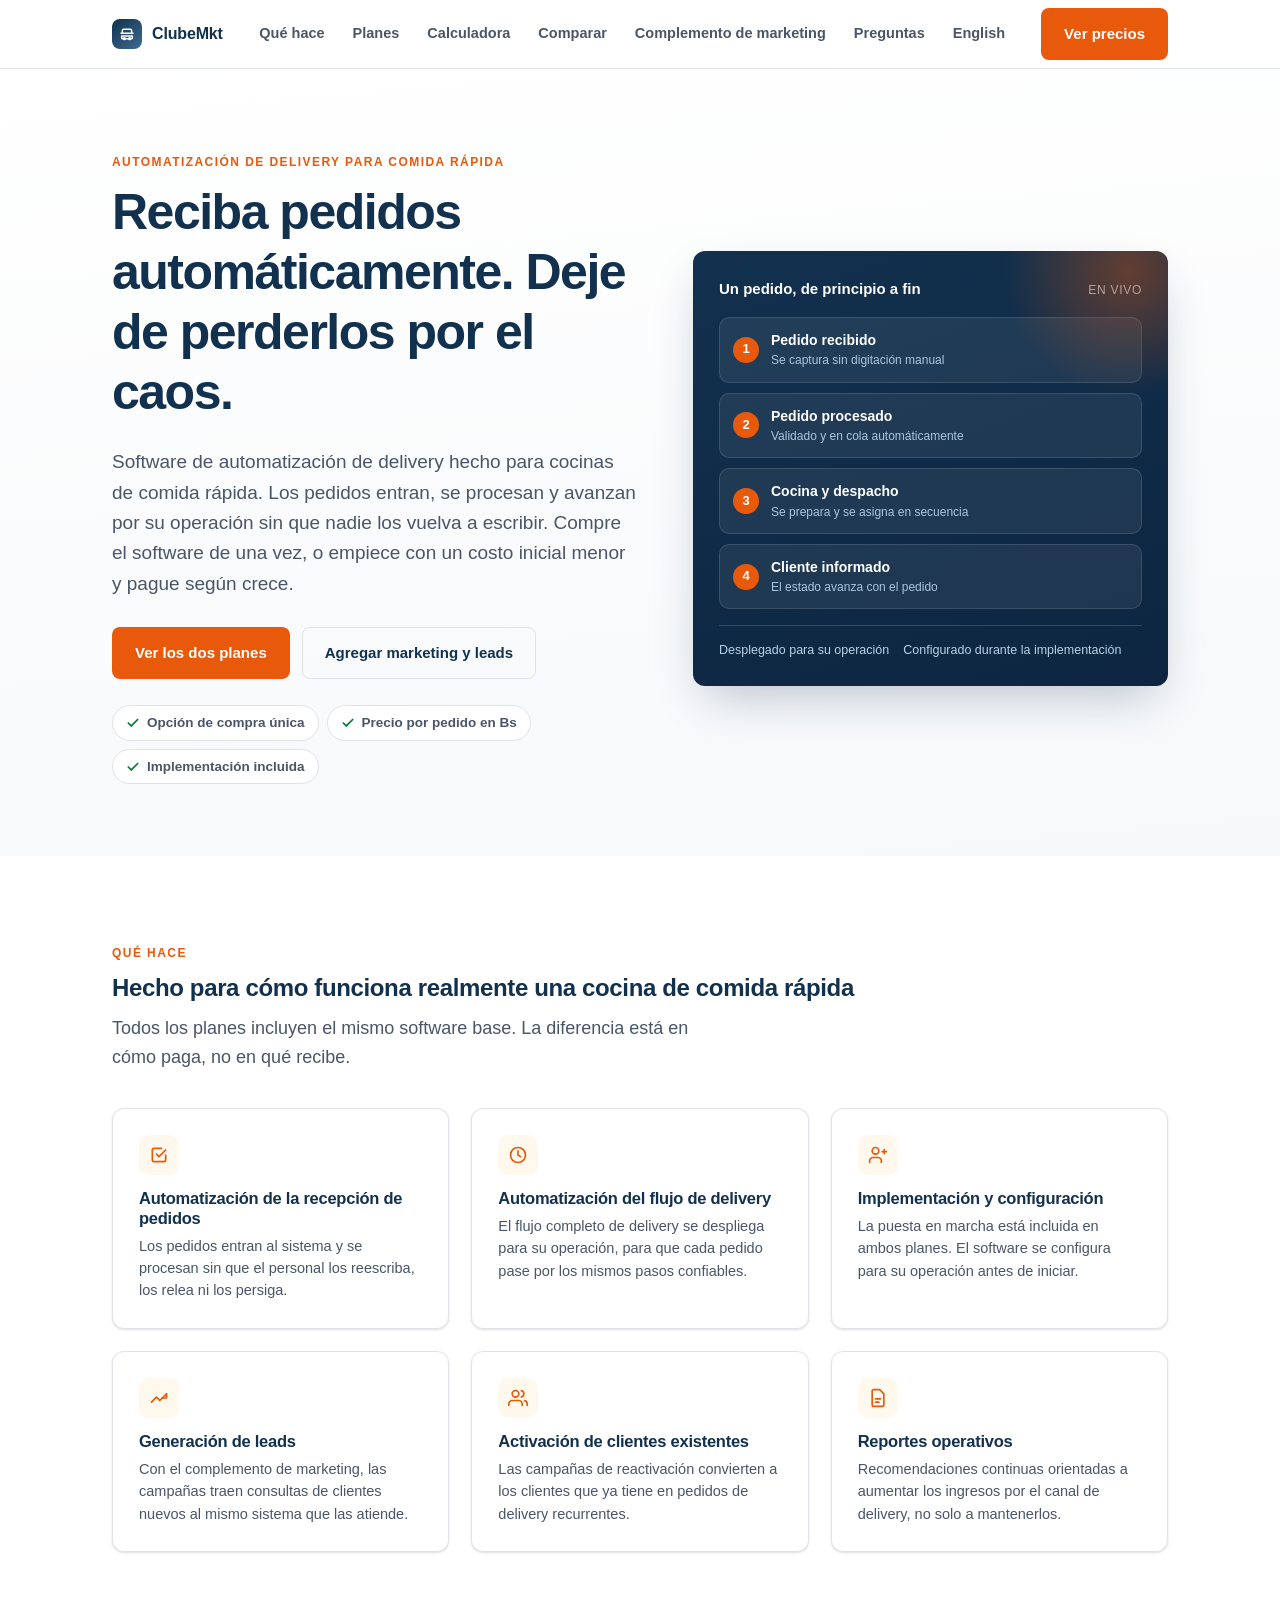
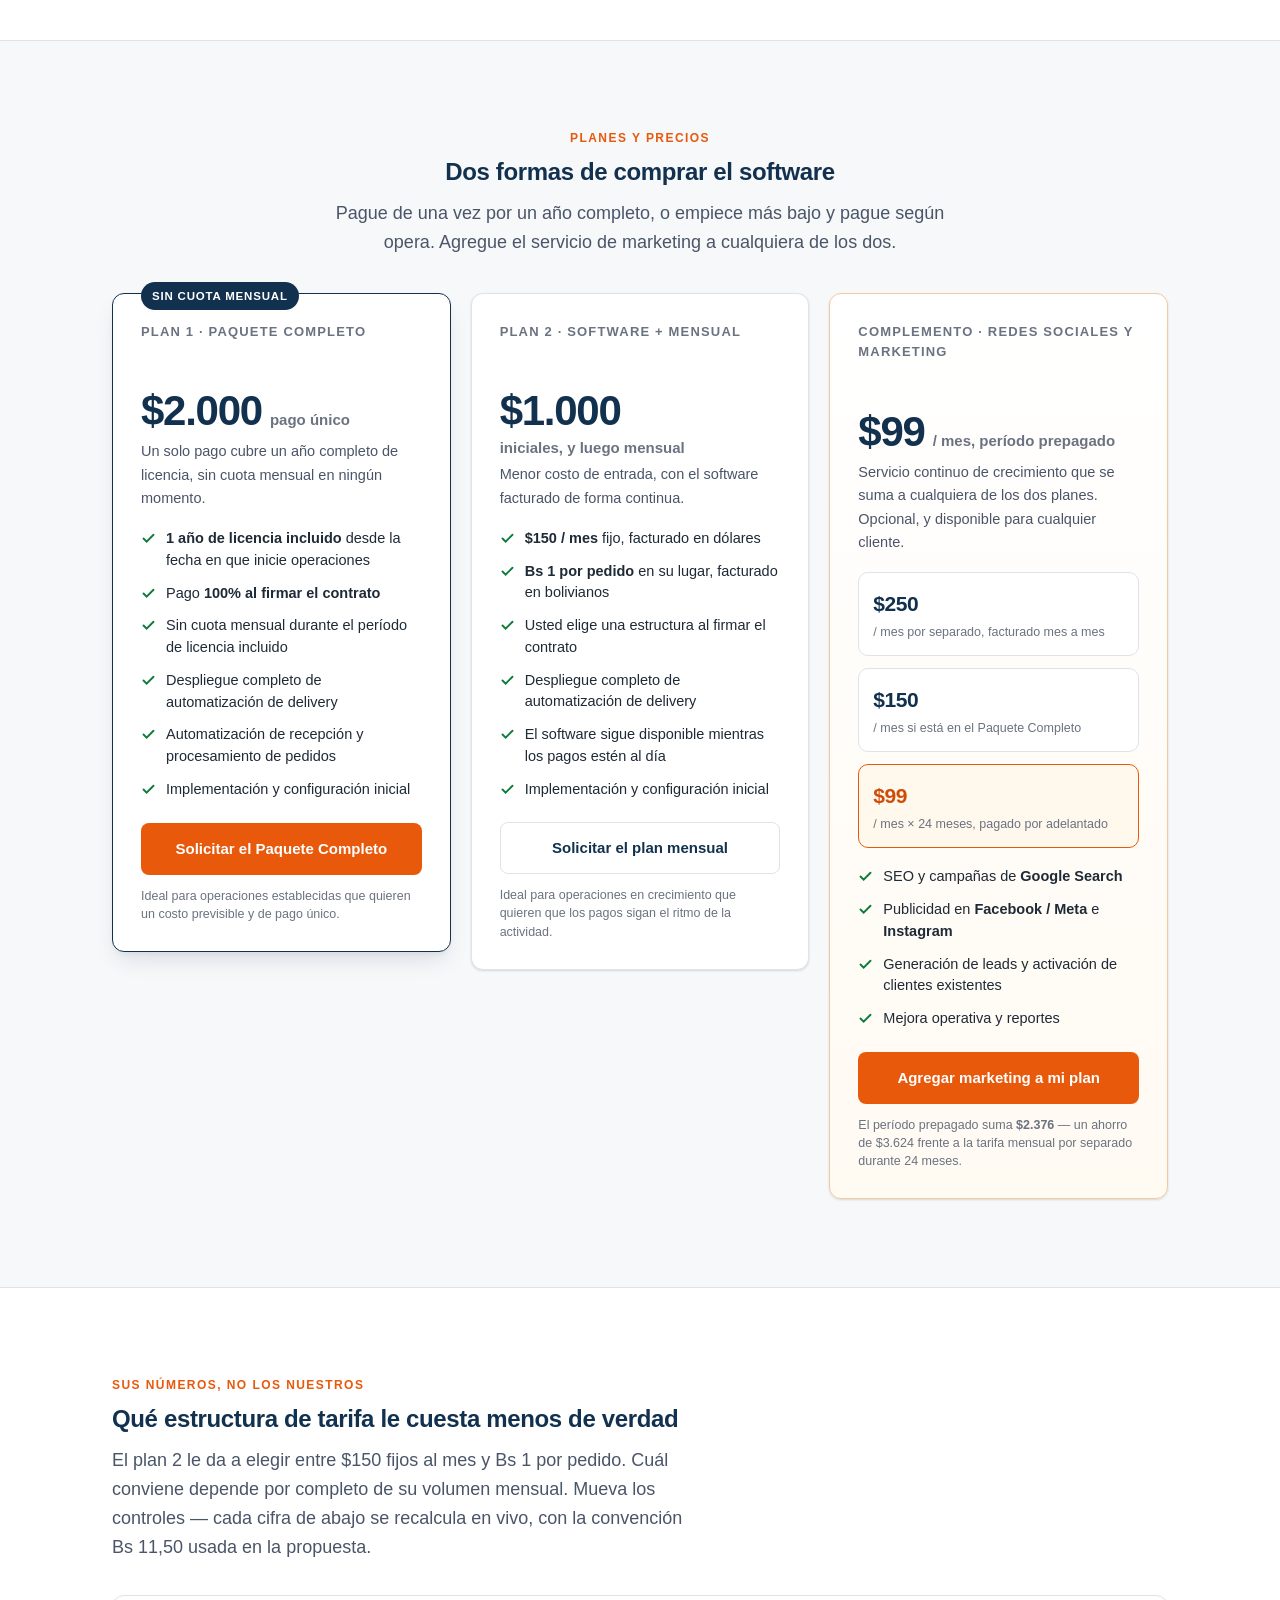
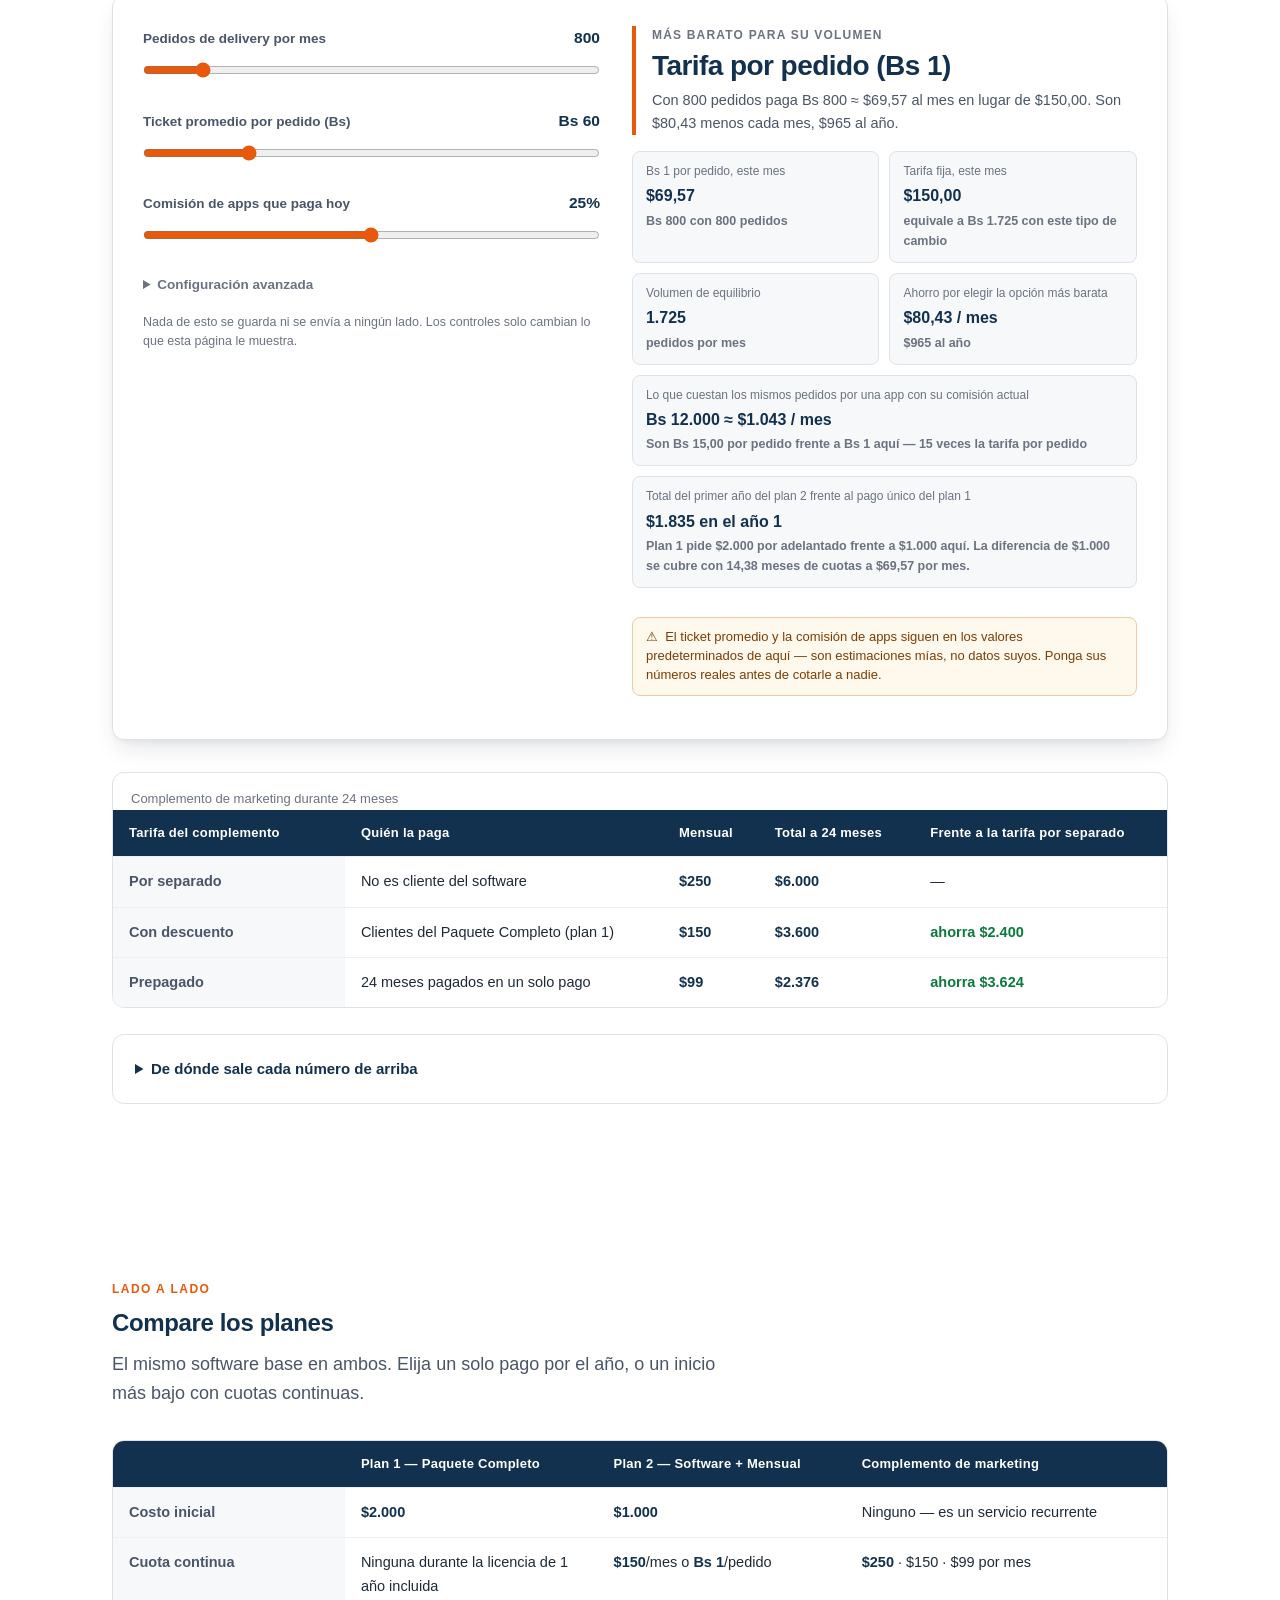
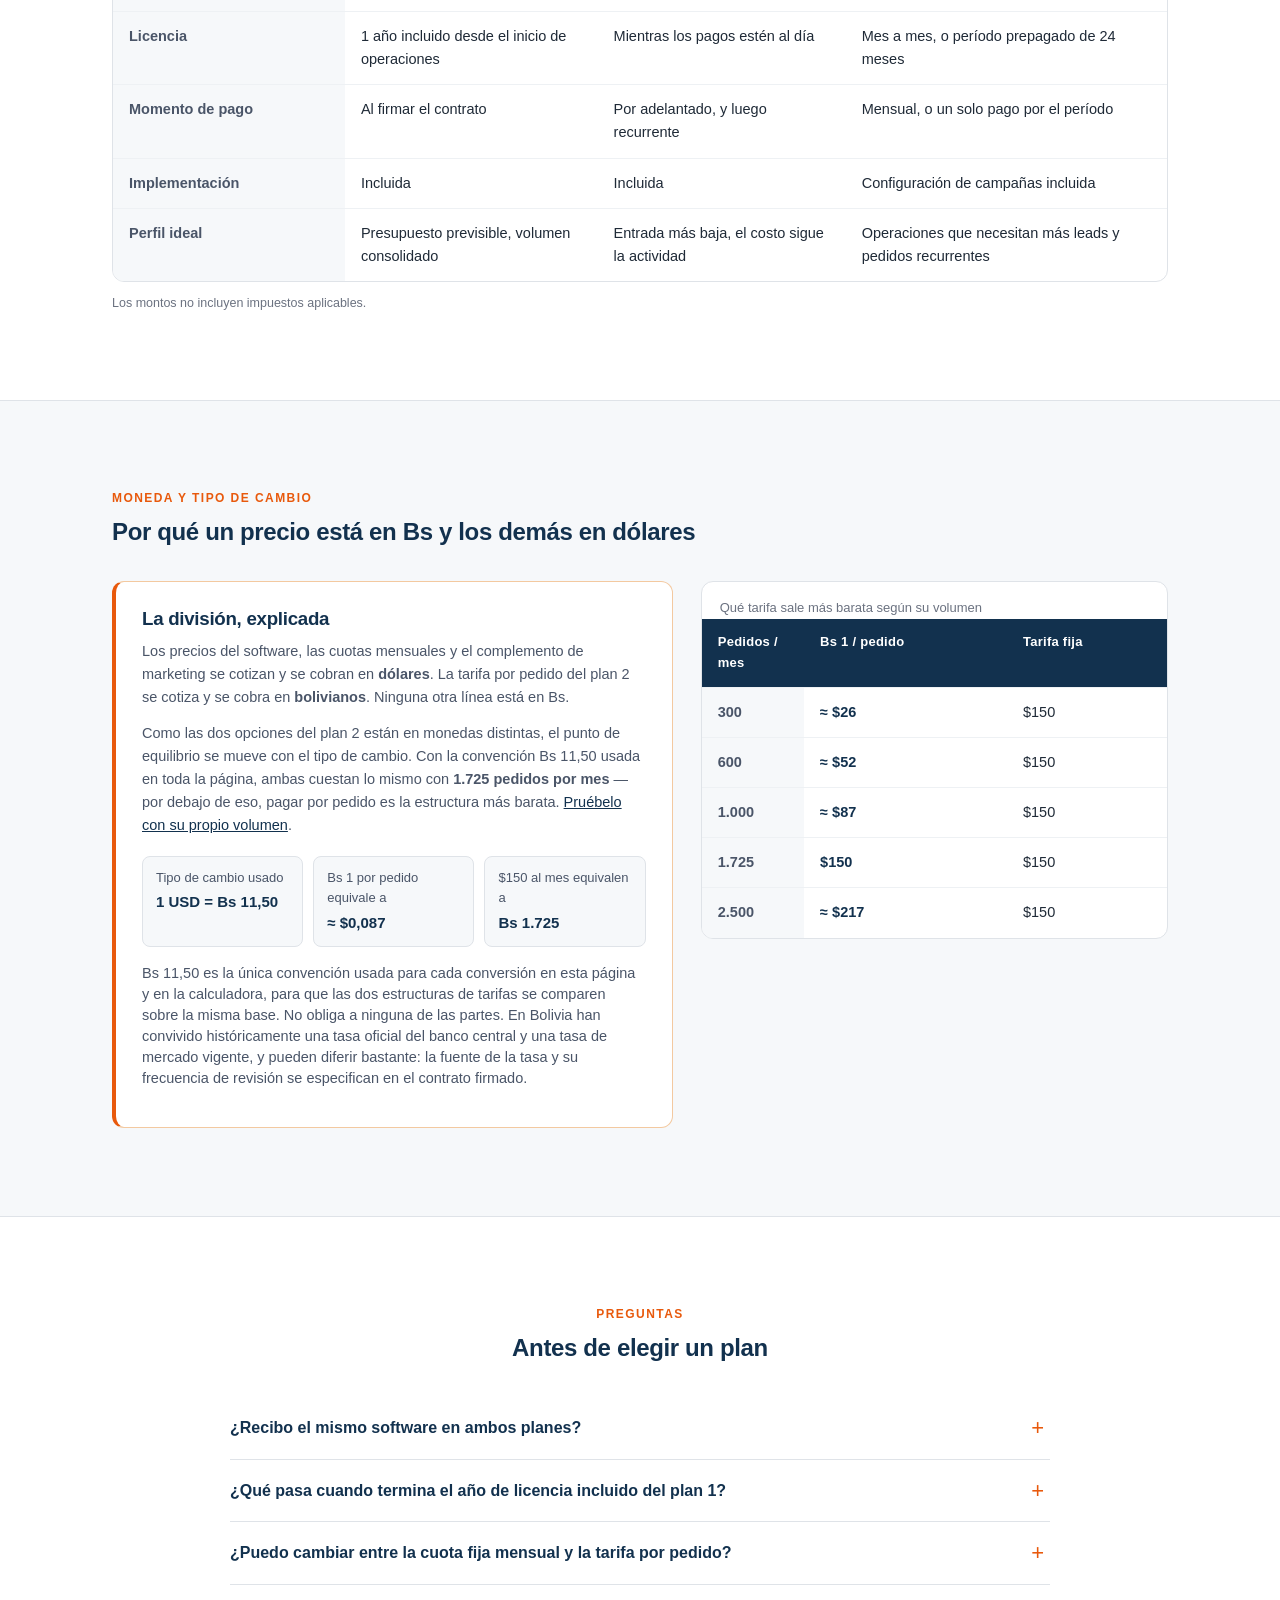
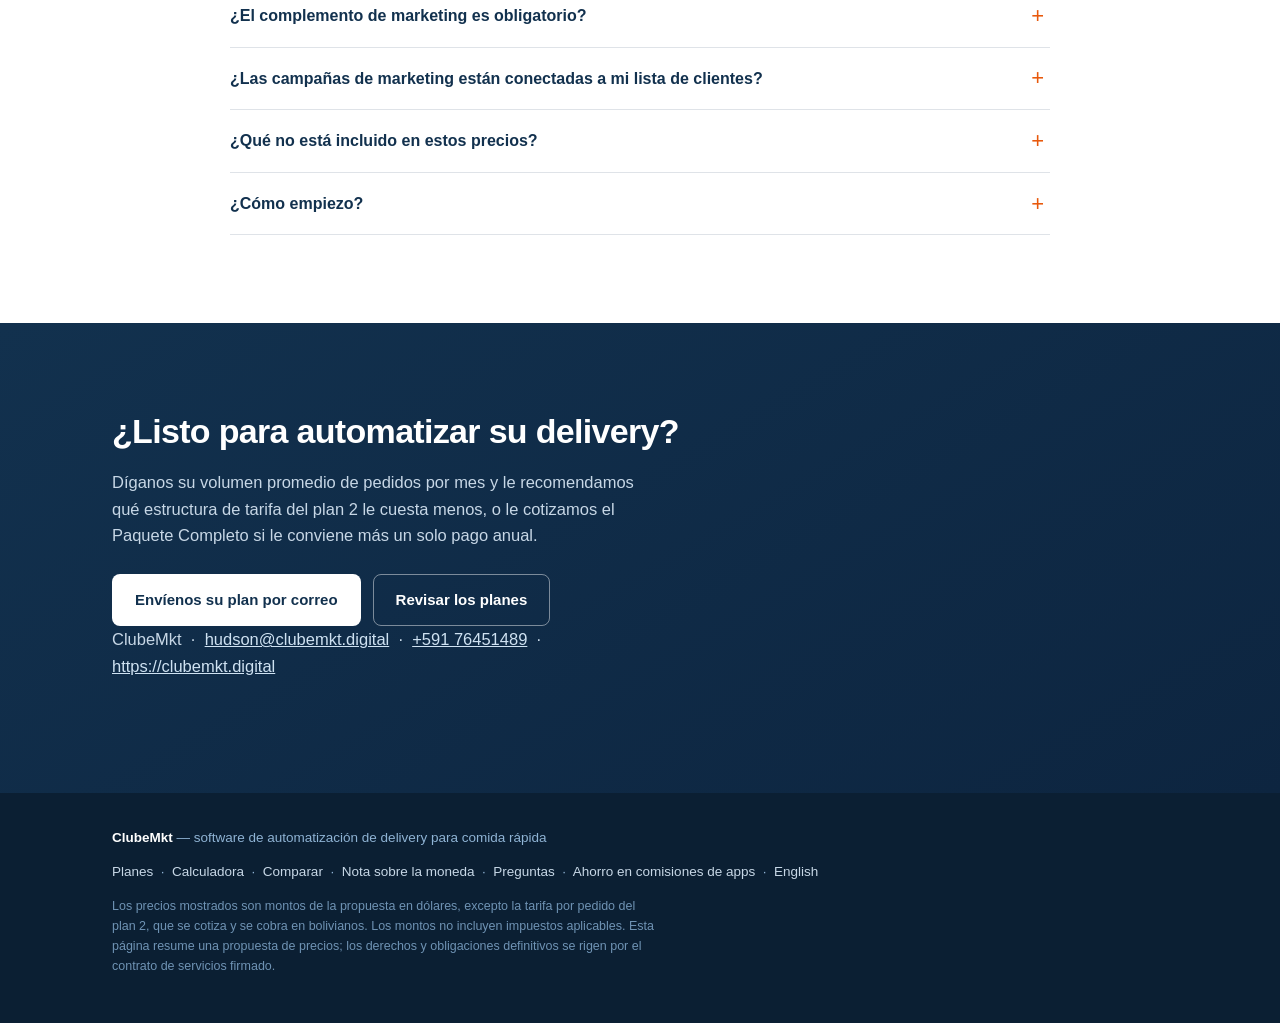
==== commit db0b72f1: "feat: add the app-commission savings and retention page pair Owners weighing PedidosYa or Uber Eats " ====
--- a/landing/index.es.html
+++ b/landing/index.es.html
@@ -888,6 +888,7 @@
         <a href="#compare">Comparar</a> &nbsp;&middot;&nbsp;
         <a href="#currency">Nota sobre la moneda</a> &nbsp;&middot;&nbsp;
         <a href="#faq">Preguntas</a> &nbsp;&middot;&nbsp;
+        <a href="stop-paying-commission.es.html">Ahorro en comisiones de apps</a> &nbsp;&middot;&nbsp;
         <a href="index.html" hreflang="en">English</a>
       </div>
     </div>
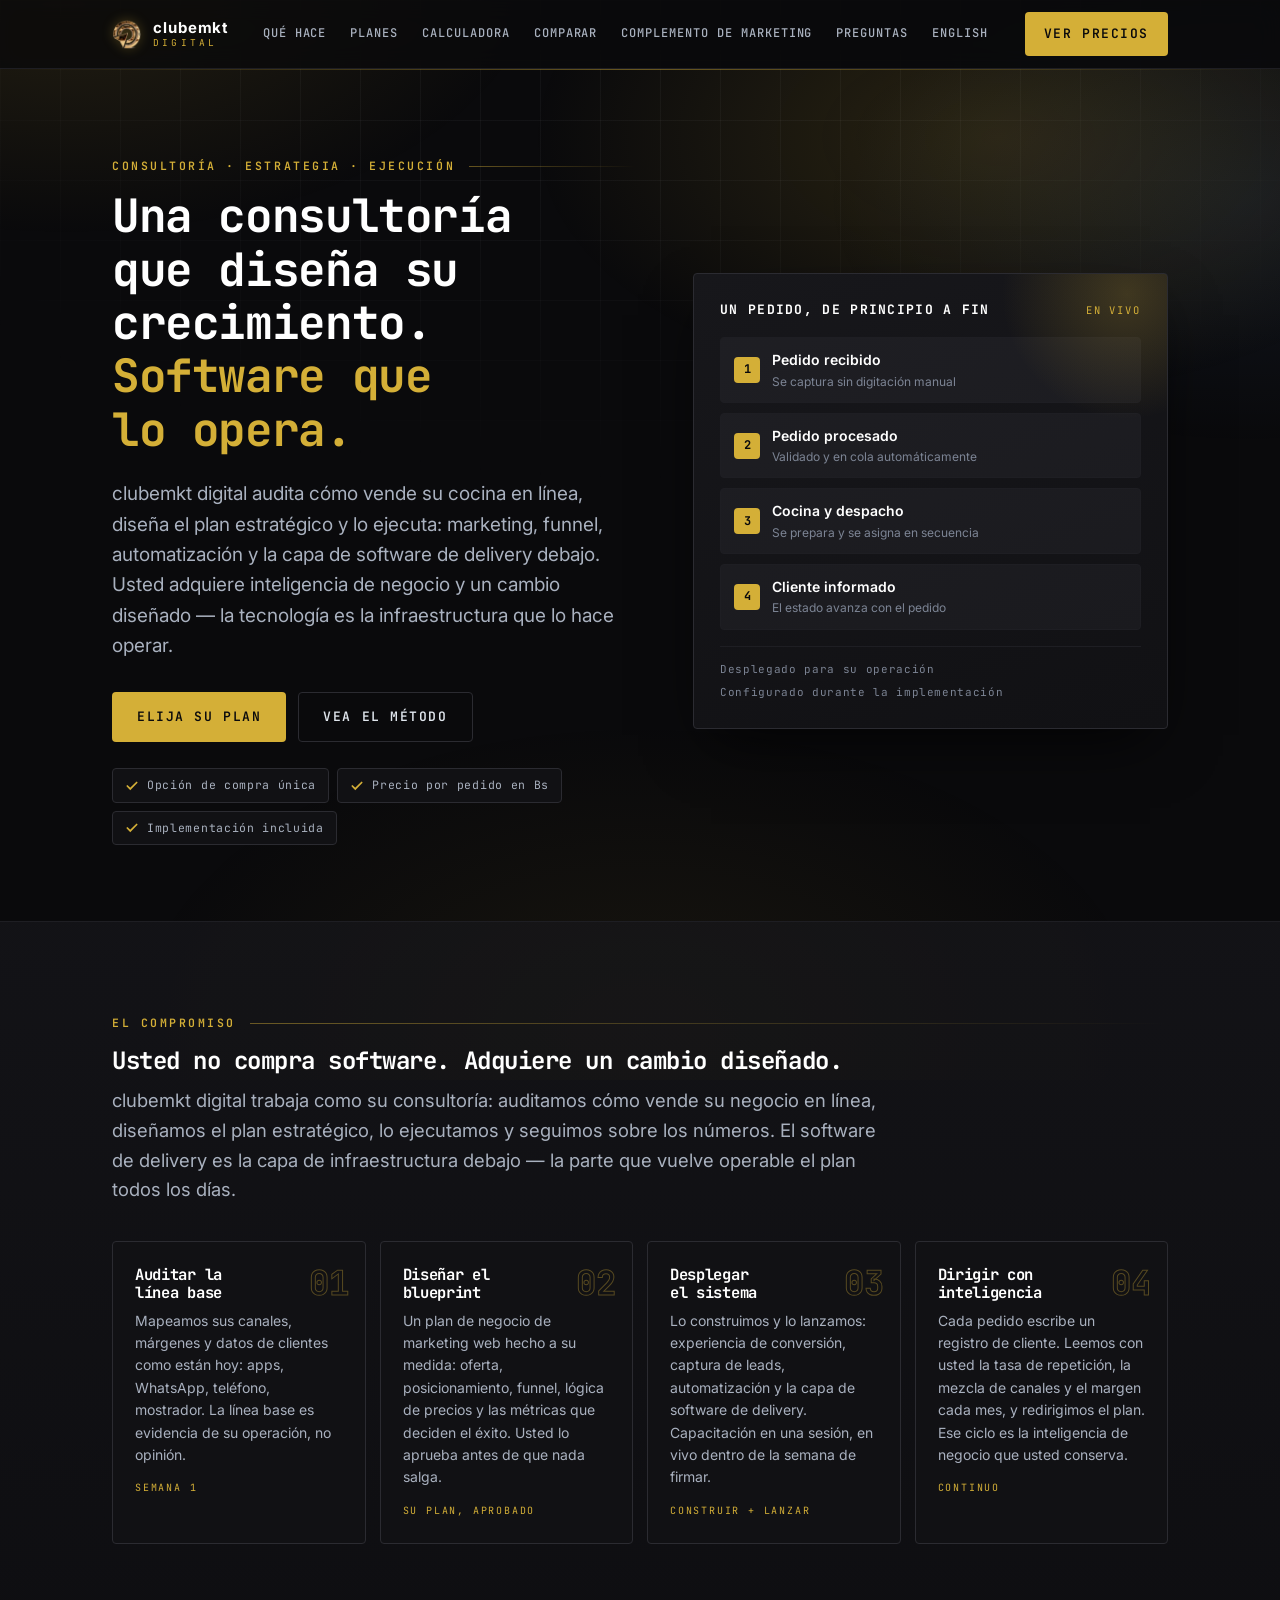
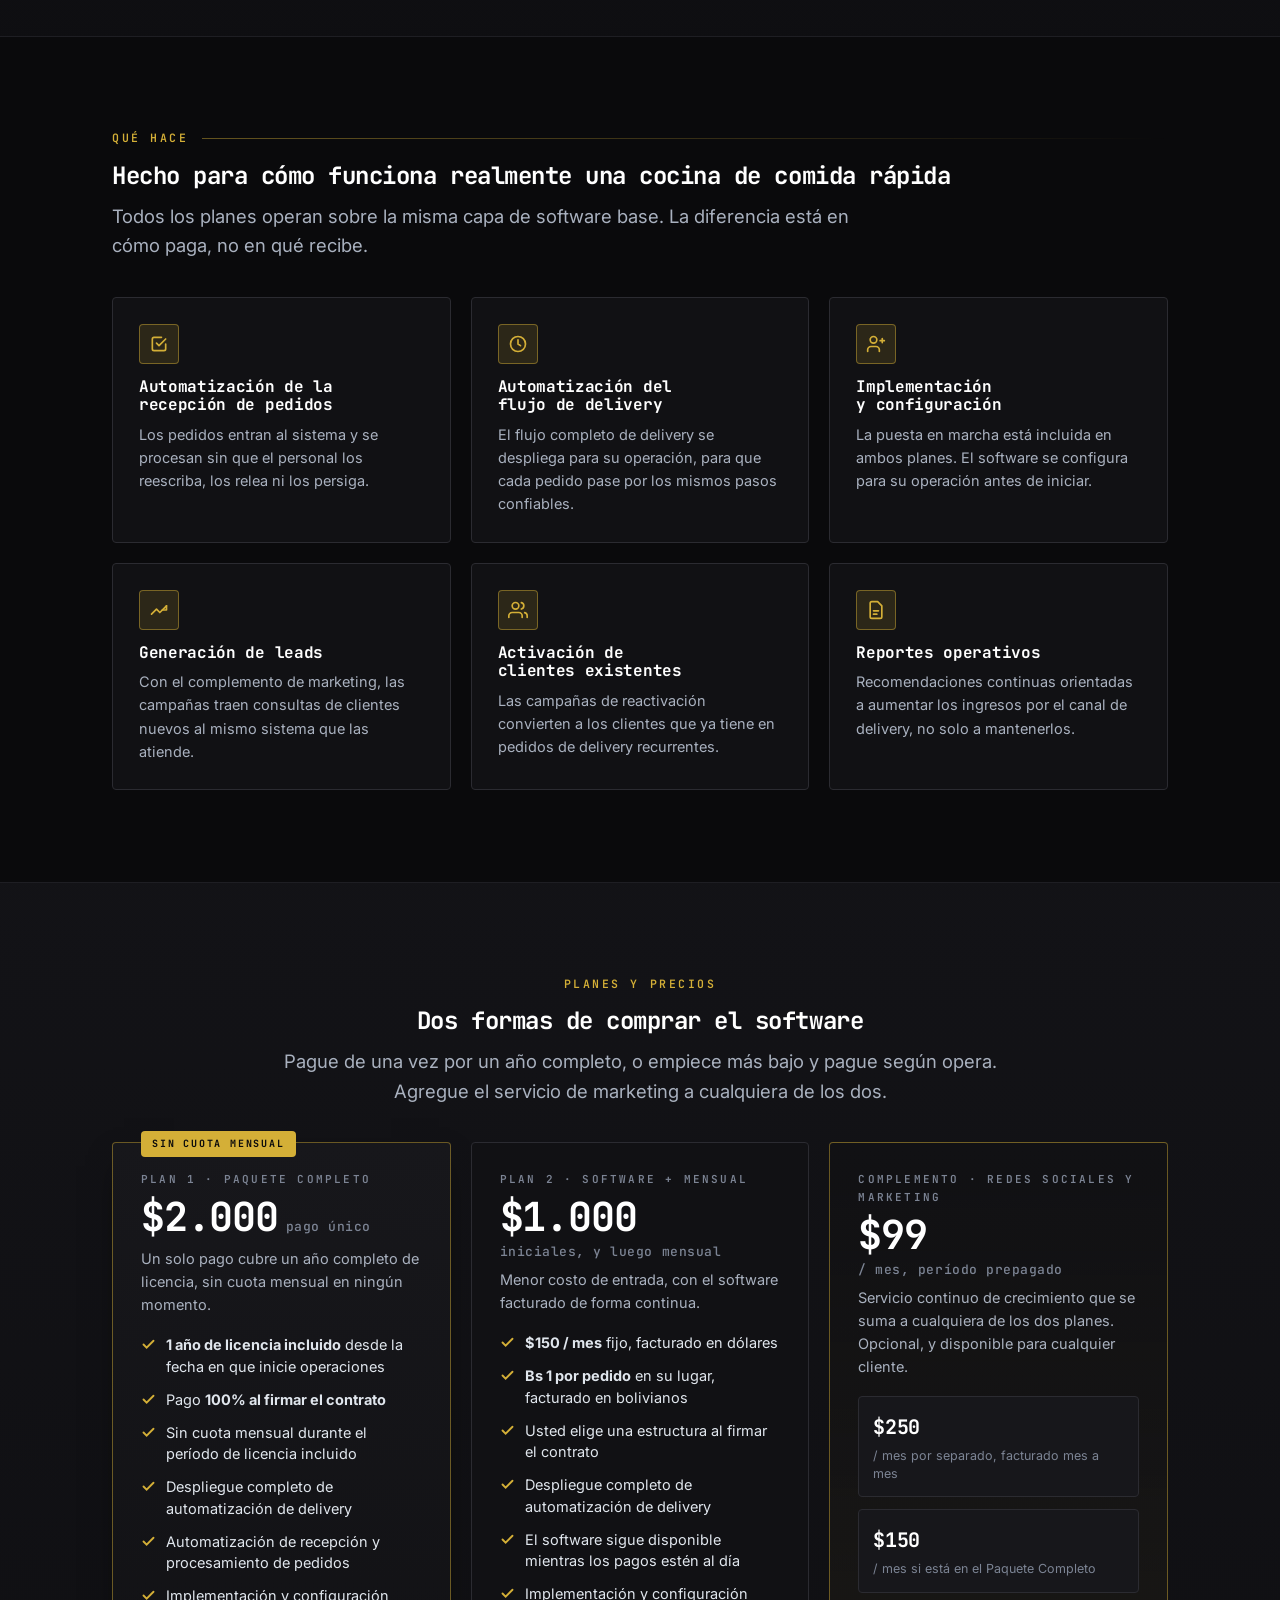
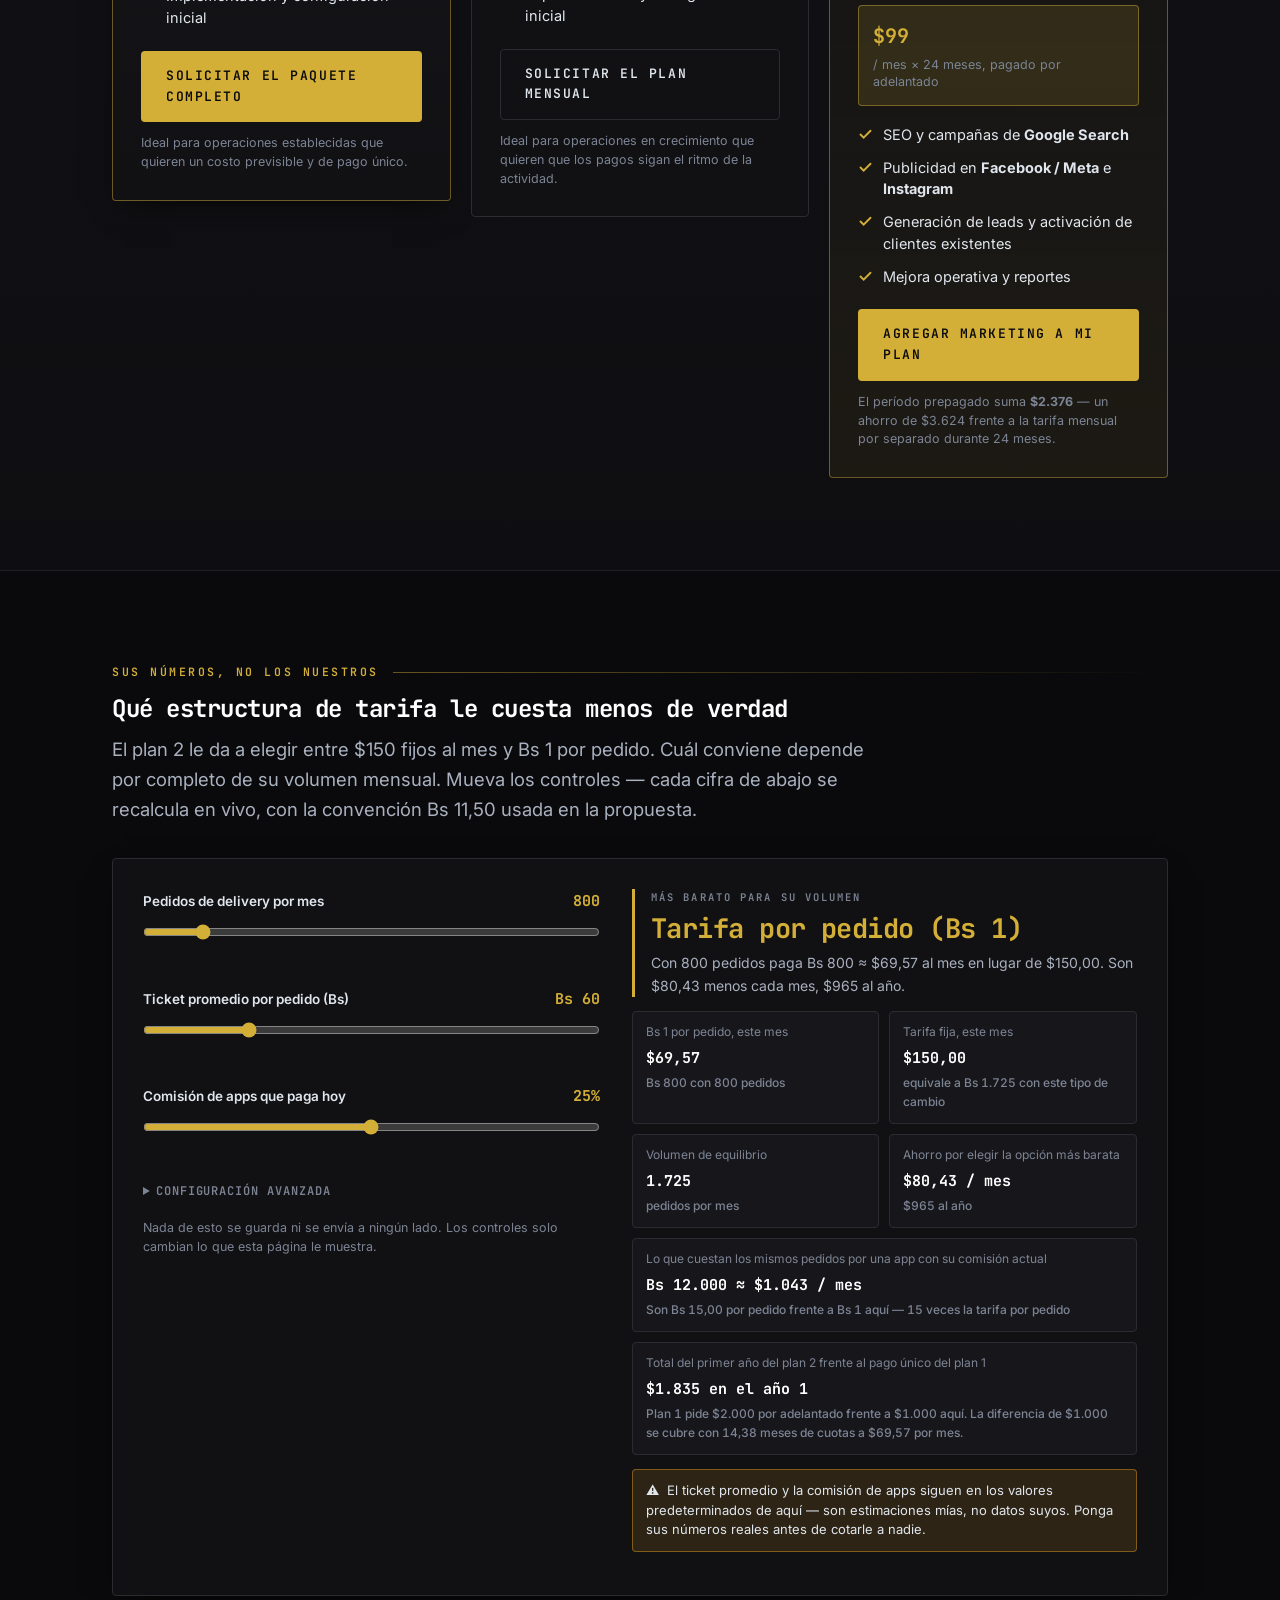
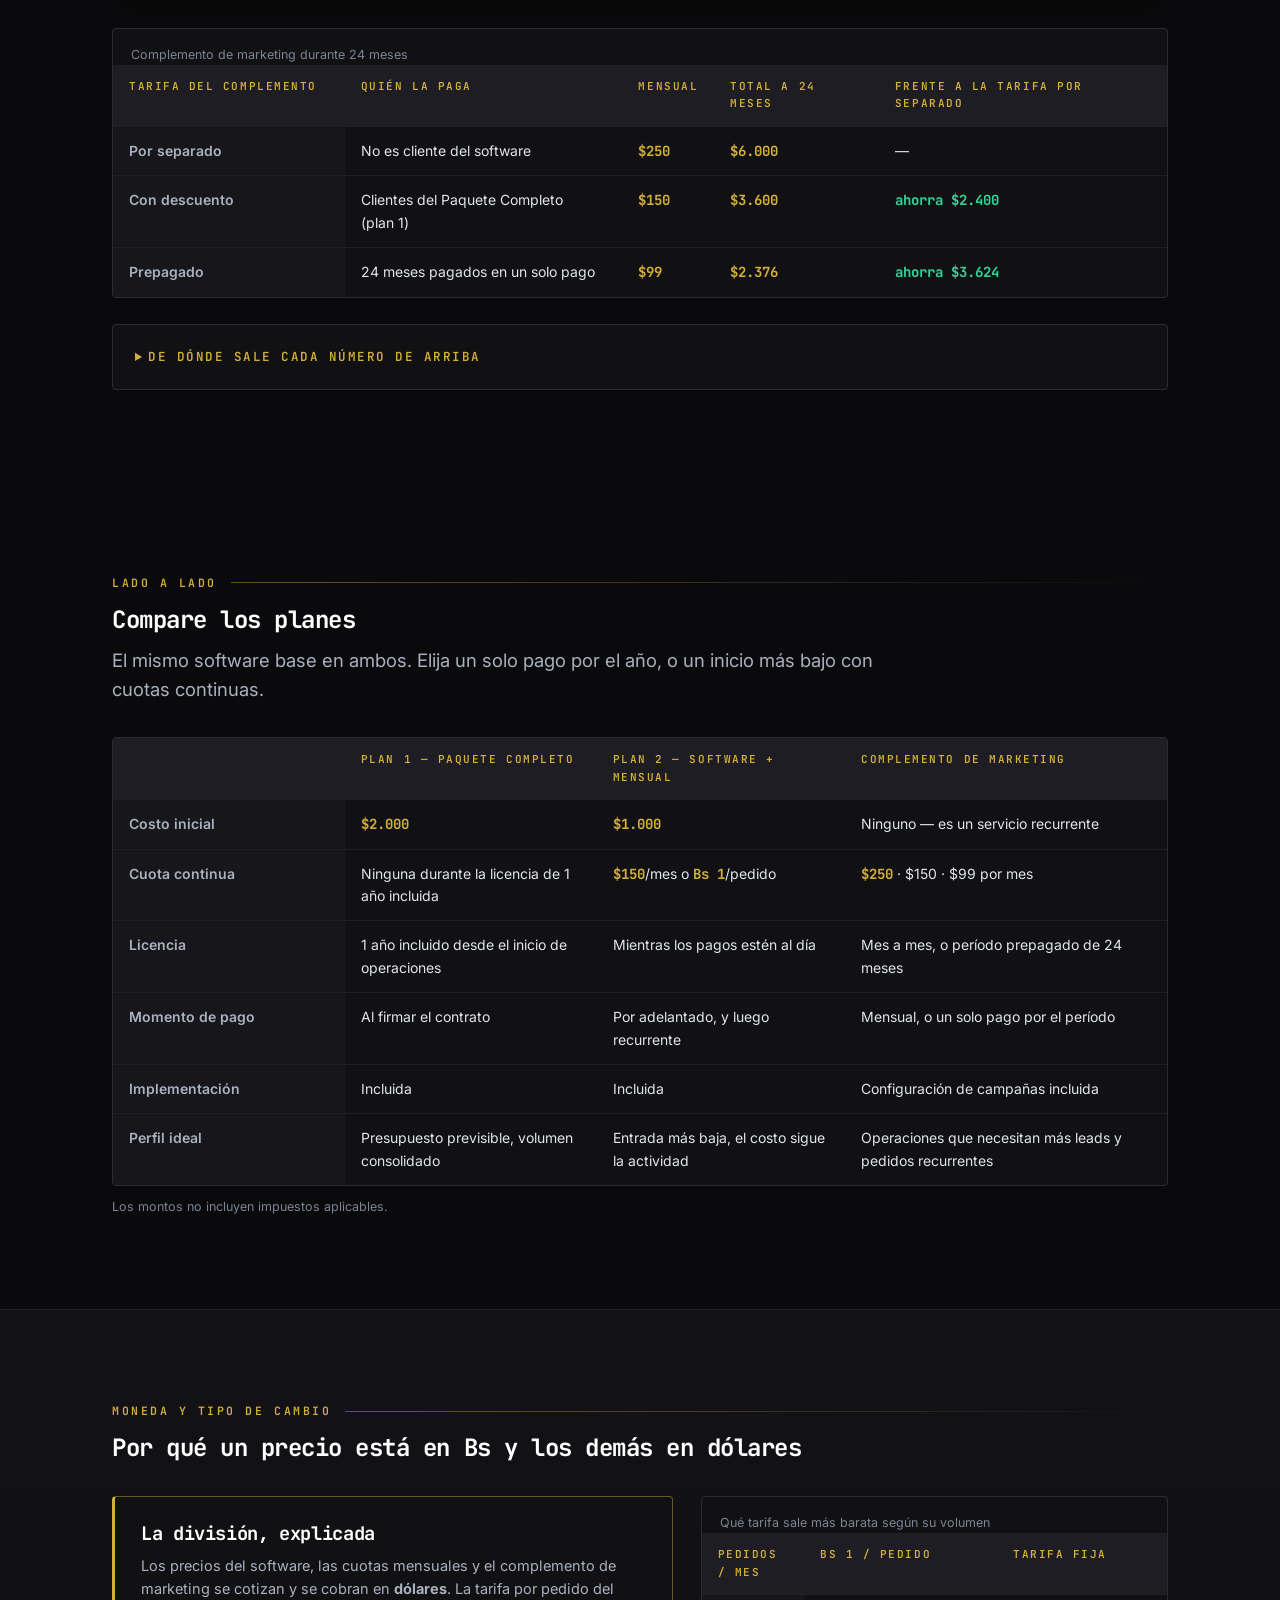
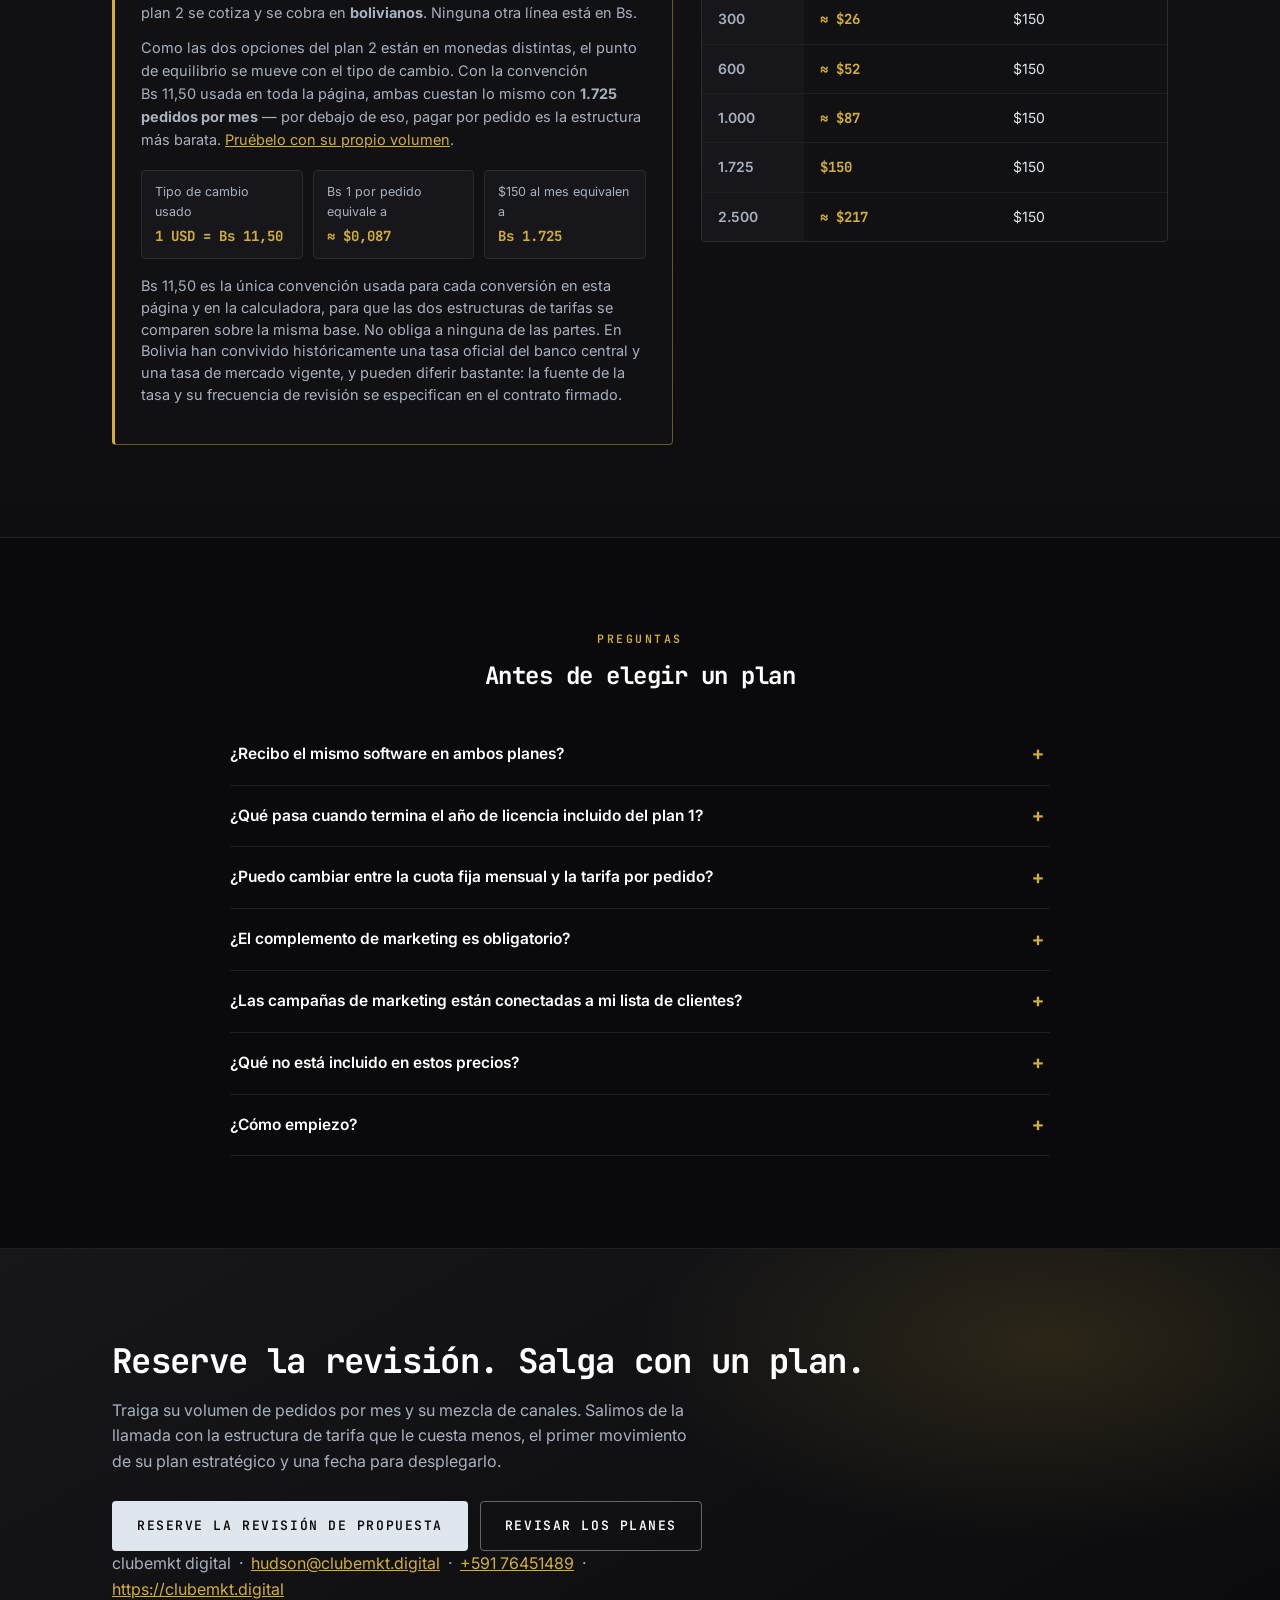
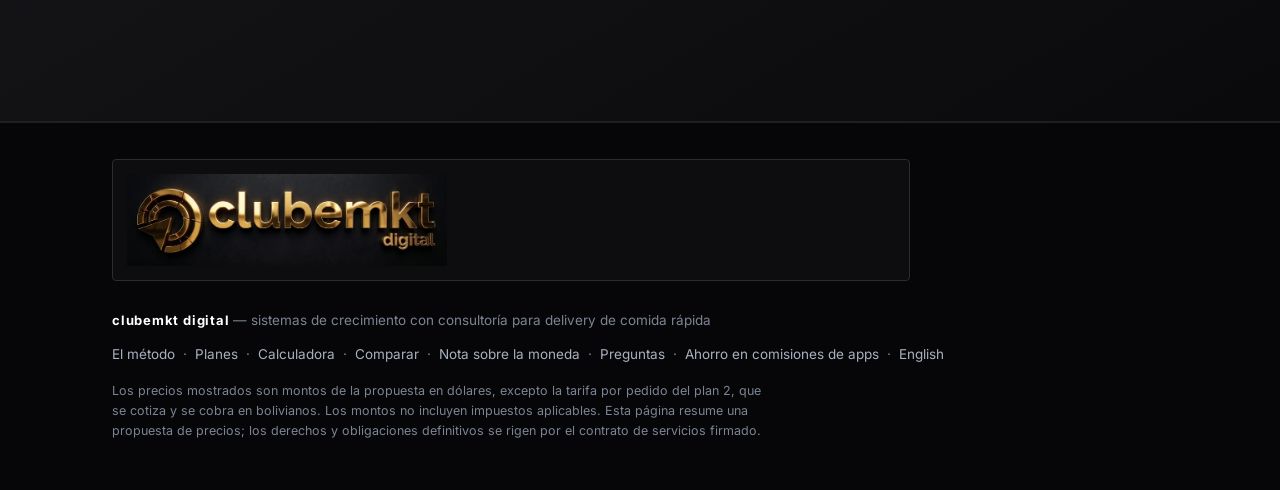
==== commit c565d3a4: "feat: rebrand the landings on the ClubeMkt design system and lead with the consultancy Replace the p" ====
--- a/landing/index.es.html
+++ b/landing/index.es.html
@@ -7,349 +7,11 @@
 <meta name="description" content="Software de automatización de delivery para locales de comida rápida. Compre el software con el Paquete Completo, empiece más bajo con un plan mensual y agregue marketing en redes, búsqueda y generación de leads." />
 <link rel="alternate" hreflang="es" href="index.es.html" />
 <link rel="alternate" hreflang="en" href="index.html" />
-<style>
-  /* ============================================================
-     CONTACT + BRAND — FILLED 2026-11-06
-     Contact links are built at runtime from the CONFIG block at the end of this
-     file's script: email · phone · website. A value left in [brackets] counts as
-     unset, so its link stays inert rather than shipping as a dead href.
-     ClubeMkt is plain text in the header, the closer and the footer.
-     ============================================================ */
-  :root {
-    --navy: #12314e;
-    --navy-700: #0d2540;
-    --navy-300: #3d6a94;
-    --orange: #e8590c;
-    --orange-600: #cf4d09;
-    --amber: #b26a00;
-    --green: #0b7a3b;
-    --ink: #1f2a37;
-    --ink-600: #4a5568;
-    --ink-400: #6b7280;
-    --line: #dfe3e8;
-    --line-soft: #eef1f4;
-    --surface: #ffffff;
-    --surface-alt: #f6f8fa;
-    --cream: #fff8ed;
-    --radius: 12px;
-    --radius-sm: 8px;
-    --shadow-sm: 0 1px 2px rgba(16, 24, 40, .06), 0 1px 3px rgba(16, 24, 40, .08);
-    --shadow-md: 0 4px 6px -2px rgba(16, 24, 40, .05), 0 12px 24px -6px rgba(16, 24, 40, .12);
-    --shadow-lg: 0 20px 45px -12px rgba(18, 49, 78, .28);
-    --maxw: 1120px;
-  }
-
-  *, *::before, *::after { box-sizing: border-box; }
-
-  html { -webkit-text-size-adjust: 100%; scroll-behavior: smooth; }
-  @media (prefers-reduced-motion: reduce) { html { scroll-behavior: auto; } }
-
-  body {
-    margin: 0;
-    font-family: -apple-system, BlinkMacSystemFont, "Segoe UI", Roboto, Helvetica, Arial, sans-serif;
-    font-size: 16px;
-    line-height: 1.6;
-    color: var(--ink);
-    background: var(--surface);
-    overflow-x: hidden;
-  }
-
-  img, svg { max-width: 100%; }
-  a { color: var(--navy); }
-  h1, h2, h3, h4 { line-height: 1.2; margin: 0 0 .5em; color: var(--navy); letter-spacing: -.015em; }
-
-  .wrap { width: 100%; max-width: var(--maxw); margin-inline: auto; padding-inline: clamp(16px, 4vw, 32px); }
-  .section { padding-block: clamp(48px, 8vw, 88px); }
-  .section--alt { background: var(--surface-alt); border-block: 1px solid var(--line); }
-  .eyebrow {
-    display: block; font-size: 12px; font-weight: 700; letter-spacing: .12em;
-    text-transform: uppercase; color: var(--orange); margin-bottom: 10px;
-  }
-  .lede { font-size: clamp(16px, 1.6vw, 18px); color: var(--ink-600); max-width: 62ch; margin: 0; }
-  .center { text-align: center; }
-  .center .lede { margin-inline: auto; }
-
-  :focus-visible { outline: 3px solid rgba(232, 89, 12, .45); outline-offset: 2px; border-radius: 4px; }
-
-  .skip {
-    position: absolute; left: -9999px; top: 0; background: var(--navy); color: #fff;
-    padding: 12px 18px; z-index: 100; border-radius: 0 0 8px 0;
-  }
-  .skip:focus { left: 0; }
-
-  /* ---------- buttons ---------- */
-  .btn {
-    display: inline-flex; align-items: center; justify-content: center; gap: 8px;
-    font-size: 15px; font-weight: 650; text-decoration: none; cursor: pointer;
-    padding: 13px 22px; border-radius: var(--radius-sm); border: 1px solid transparent;
-    transition: background-color .15s ease, border-color .15s ease, transform .05s ease;
-    white-space: nowrap;
-  }
-  .btn--primary { background: var(--orange); color: #fff; }
-  .btn--primary:hover { background: var(--orange-600); }
-  .btn--ghost { background: transparent; color: var(--navy); border-color: var(--line); }
-  .btn--ghost:hover { border-color: var(--navy-300); background: var(--surface-alt); }
-  .btn--light { background: #fff; color: var(--navy); }
-  .btn--light:hover { background: var(--line-soft); }
-  .btn--outline-light { background: transparent; color: #fff; border-color: rgba(255, 255, 255, .45); }
-  .btn--outline-light:hover { border-color: #fff; background: rgba(255, 255, 255, .1); }
-  .btn:active { transform: translateY(1px); }
-  /* a full-width button must be allowed to wrap: nowrap makes it overflow its own box
-     on a 320px viewport */
-  .btn--block { width: 100%; white-space: normal; }
-  /* gated contact links: pointer-events makes sure an unfilled placeholder
-     cannot be clicked into a broken mailto/tel/site address */
-  [data-unset="true"] { opacity: .5; pointer-events: none; text-decoration: none; }
-
-  /* ---------- header ---------- */
-  .site-header {
-    position: sticky; top: 0; z-index: 50;
-    background: rgba(255, 255, 255, .92);
-    backdrop-filter: saturate(180%) blur(10px);
-    border-bottom: 1px solid var(--line);
-  }
-  .site-header__row { display: flex; align-items: center; gap: 16px; min-height: 68px; }
-  .brand { display: flex; align-items: center; gap: 10px; font-weight: 750; color: var(--navy); text-decoration: none; font-size: 16px; letter-spacing: -.01em; }
-  .brand__mark {
-    width: 30px; height: 30px; border-radius: 8px; flex: none;
-    background: linear-gradient(140deg, var(--navy) 0%, var(--navy-300) 100%);
-    display: grid; place-items: center; color: #fff;
-  }
-  .nav { margin-left: auto; display: flex; align-items: center; gap: 4px; }
-  .nav a {
-    color: var(--ink-600); text-decoration: none; font-size: 14.5px; font-weight: 550;
-    padding: 8px 12px; border-radius: 6px;
-  }
-  .nav a:hover { color: var(--navy); background: var(--surface-alt); }
-  .header-cta { margin-left: 8px; }
-  .nav-toggle {
-    display: none; margin-left: auto; background: #fff; border: 1px solid var(--line);
-    border-radius: 8px; padding: 8px 12px; font: inherit; font-size: 14px; font-weight: 600; color: var(--navy); cursor: pointer;
-  }
-
-  @media (max-width: 860px) {
-    .nav-toggle { display: block; }
-    .nav {
-      position: absolute; inset: 100% 0 auto 0; display: none; flex-direction: column;
-      align-items: stretch; gap: 2px; padding: 10px clamp(16px, 4vw, 32px) 18px;
-      background: #fff; border-bottom: 1px solid var(--line); box-shadow: var(--shadow-md); margin-left: 0;
-    }
-    .nav[data-open="true"] { display: flex; }
-    .nav a { padding: 12px 10px; font-size: 15px; }
-    .header-cta { display: none; }
-  }
-
-  /* ---------- hero ---------- */
-  .hero { background: linear-gradient(175deg, #fff 0%, var(--surface-alt) 100%); padding-block: clamp(44px, 7vw, 84px) clamp(40px, 6vw, 72px); }
-  .hero__grid { display: grid; gap: clamp(32px, 5vw, 56px); align-items: center; grid-template-columns: 1.05fr .95fr; }
-  .hero h1 { font-size: clamp(30px, 5.1vw, 50px); font-weight: 800; letter-spacing: -.03em; }
-  .hero p.lede { font-size: clamp(16px, 1.7vw, 19px); }
-  .hero__actions { display: flex; flex-wrap: wrap; gap: 12px; margin-top: 28px; }
-  .chips { display: flex; flex-wrap: wrap; gap: 8px; margin: 26px 0 0; padding: 0; list-style: none; }
-  .chips li {
-    display: inline-flex; align-items: center; gap: 7px; font-size: 13.5px; font-weight: 550;
-    color: var(--ink-600); background: #fff; border: 1px solid var(--line); border-radius: 999px; padding: 6px 13px;
-  }
-  .chips svg { color: var(--green); flex: none; }
-
-  @media (max-width: 900px) { .hero__grid { grid-template-columns: 1fr; } }
-
-  /* hero visual: order-flow card, pure CSS */
-  .flow {
-    background: linear-gradient(160deg, var(--navy) 0%, var(--navy-700) 100%);
-    border-radius: var(--radius); padding: clamp(18px, 2.4vw, 26px); box-shadow: var(--shadow-lg);
-    color: #fff; position: relative; overflow: hidden;
-  }
-  .flow::after {
-    content: ""; position: absolute; width: 260px; height: 260px; right: -90px; top: -110px; border-radius: 50%;
-    background: radial-gradient(circle, rgba(232, 89, 12, .38), transparent 68%);
-  }
-  .flow__title { display: flex; align-items: baseline; justify-content: space-between; gap: 12px; margin-bottom: 16px; position: relative; }
-  .flow__title strong { font-size: 15px; font-weight: 700; }
-  .flow__title span { font-size: 12px; color: #9dbdd9; letter-spacing: .06em; text-transform: uppercase; }
-  .flow ol { list-style: none; margin: 0; padding: 0; display: grid; gap: 10px; position: relative; }
-  .flow li {
-    display: flex; align-items: center; gap: 12px; background: rgba(255, 255, 255, .07);
-    border: 1px solid rgba(255, 255, 255, .12); border-radius: 10px; padding: 11px 13px; font-size: 14px;
-  }
-  .flow li b { font-weight: 650; }
-  .flow li small { display: block; color: #a9c6e0; font-size: 12px; font-weight: 400; }
-  .flow__num {
-    width: 26px; height: 26px; flex: none; border-radius: 50%; background: var(--orange);
-    display: grid; place-items: center; font-size: 13px; font-weight: 700;
-  }
-  .flow__foot {
-    margin-top: 16px; padding-top: 14px; border-top: 1px solid rgba(255, 255, 255, .16);
-    display: flex; flex-wrap: wrap; gap: 6px 14px; font-size: 12.5px; color: #b9d2e6; position: relative;
-  }
-
-  /* ---------- feature grid ---------- */
-  .grid { display: grid; gap: clamp(16px, 2vw, 22px); grid-template-columns: repeat(auto-fit, minmax(260px, 1fr)); margin-top: 36px; }
-  .card {
-    background: #fff; border: 1px solid var(--line); border-radius: var(--radius);
-    padding: clamp(20px, 2.4vw, 26px); box-shadow: var(--shadow-sm);
-  }
-  .card__icon {
-    width: 40px; height: 40px; border-radius: 10px; display: grid; place-items: center;
-    background: var(--cream); color: var(--orange); margin-bottom: 14px;
-  }
-  .card h3 { font-size: 16.5px; margin-bottom: 6px; }
-  .card p { margin: 0; font-size: 14.5px; color: var(--ink-600); line-height: 1.55; }
-
-  /* ---------- pricing ---------- */
-  .plans { display: grid; gap: clamp(16px, 1.6vw, 20px); grid-template-columns: repeat(auto-fit, minmax(min(290px, 100%), 1fr)); margin-top: 36px; align-items: start; }
-  .plan {
-    display: flex; flex-direction: column; background: #fff; border: 1px solid var(--line);
-    border-radius: var(--radius); padding: clamp(22px, 2.4vw, 28px); box-shadow: var(--shadow-sm);
-    min-width: 0;
-  }
-  .plan--featured { border-color: var(--navy); box-shadow: var(--shadow-md); position: relative; }
-  .plan--addon { background: linear-gradient(180deg, #fff 0%, var(--cream) 140%); border-color: #f3c9a0; }
-  .badge {
-    position: absolute; top: -12px; left: clamp(22px, 2.4vw, 28px);
-    background: var(--navy); color: #fff; font-size: 11.5px; font-weight: 700; letter-spacing: .07em;
-    text-transform: uppercase; padding: 5px 11px; border-radius: 999px;
-  }
-  .plan__name { font-size: 13px; font-weight: 700; letter-spacing: .09em; text-transform: uppercase; color: var(--ink-400); margin: 0 0 6px; }
-  .plan__price { display: flex; align-items: baseline; gap: 8px; flex-wrap: wrap; color: var(--navy); font-size: clamp(34px, 4vw, 42px); font-weight: 800; letter-spacing: -.03em; line-height: 1; margin-bottom: 8px; }
-  .plan__price small { font-size: 15px; font-weight: 600; color: var(--ink-400); letter-spacing: 0; }
-  .plan__sub { font-size: 14.5px; color: var(--ink-600); margin: 0 0 18px; min-height: 0; }
-  .plan__list { list-style: none; margin: 0 0 22px; padding: 0; display: grid; gap: 11px; }
-  .plan__list li { display: flex; gap: 10px; font-size: 14.5px; color: var(--ink); line-height: 1.5; }
-  .plan__list svg { flex: none; margin-top: 3px; color: var(--green); }
-  .plan__list .is-muted { color: var(--ink-400); }
-  .plan__list .is-muted svg { color: var(--ink-400); }
-  .plan__foot { margin-top: auto; }
-  .plan__note { font-size: 12.5px; color: var(--ink-400); margin: 12px 0 0; line-height: 1.45; }
-
-  .tiers { display: grid; gap: 12px; grid-template-columns: repeat(auto-fit, minmax(150px, 1fr)); margin: 0 0 18px; padding: 0; list-style: none; }
-  .tier { background: #fff; border: 1px solid var(--line); border-radius: 10px; padding: 14px; }
-  .tier b { display: block; font-size: 21px; color: var(--navy); font-weight: 800; letter-spacing: -.02em; }
-  .tier span { display: block; font-size: 12.5px; color: var(--ink-400); line-height: 1.4; margin-top: 3px; }
-  .tier--best { border-color: var(--orange); background: var(--cream); }
-  .tier--best b { color: var(--orange-600); }
-
-  /* ---------- comparison table ---------- */
-  .tablehint {
-    display: none; align-items: center; gap: 7px; margin: 26px 0 8px;
-    font-size: 12.5px; font-weight: 600; color: var(--ink-400);
-  }
-  @media (max-width: 767px) { .tablehint { display: flex; } }
-  .tableshell { position: relative; margin-top: 32px; }
-  @media (max-width: 767px) { .tableshell { margin-top: 0; } }
-  .tableshell::after {
-    content: ""; position: absolute; top: 0; right: 0; bottom: 0; width: 34px; pointer-events: none;
-    background: linear-gradient(90deg, rgba(255, 255, 255, 0), #fff 78%); border-radius: 0 var(--radius) var(--radius) 0;
-  }
-  @media (min-width: 768px) { .tableshell::after { display: none; } }
-  .tablewrap { overflow-x: auto; border: 1px solid var(--line); border-radius: var(--radius); background: #fff; -webkit-overflow-scrolling: touch; }
-  .tablewrap--plain { margin-top: 0; }
-  table { width: 100%; min-width: 620px; border-collapse: collapse; font-size: 14.5px; }
-  caption { text-align: left; padding: 16px 18px 0; color: var(--ink-400); font-size: 13px; }
-  th, td { text-align: left; padding: 13px 16px; border-bottom: 1px solid var(--line-soft); vertical-align: top; }
-  thead th { background: var(--navy); color: #fff; font-size: 13px; font-weight: 650; letter-spacing: .02em; }
-  thead th:first-child { border-top-left-radius: 0; }
-  tbody th { font-weight: 600; color: var(--ink-600); background: var(--surface-alt); width: 22%; }
-  tbody tr:last-child th, tbody tr:last-child td { border-bottom: 0; }
-  .num { font-variant-numeric: tabular-nums; font-weight: 700; color: var(--navy); }
-
-  /* ---------- currency callout ---------- */
-  .fx { display: grid; gap: clamp(18px, 2.4vw, 28px); grid-template-columns: 1.2fr 1fr; align-items: start; margin-top: 34px; }
-  @media (max-width: 820px) { .fx { grid-template-columns: 1fr; } }
-  .fx__box { background: #fff; border: 1px solid #f3c9a0; border-left: 4px solid var(--orange); border-radius: var(--radius); padding: clamp(20px, 2.4vw, 26px); }
-  .fx__box h3 { margin-top: 0; }
-  .fx__box p { font-size: 14.5px; color: var(--ink-600); margin: 0 0 12px; }
-  .fx__rates { display: grid; gap: 10px; grid-template-columns: repeat(auto-fit, minmax(140px, 1fr)); margin: 18px 0 0; padding: 0; list-style: none; }
-  .fx__rates li { background: var(--surface-alt); border: 1px solid var(--line); border-radius: 8px; padding: 11px 13px; font-size: 13px; color: var(--ink-600); }
-  .fx__rates b { display: block; color: var(--navy); font-size: 15px; font-weight: 700; margin-top: 2px; }
-
-  /* ---------- FAQ ---------- */
-  .faq { max-width: 820px; margin: 34px auto 0; }
-  .faq details { border-bottom: 1px solid var(--line); }
-  .faq summary {
-    list-style: none; cursor: pointer; padding: 18px 40px 18px 0; position: relative;
-    font-size: 16px; font-weight: 650; color: var(--navy);
-  }
-  .faq summary::-webkit-details-marker { display: none; }
-  .faq summary::after {
-    content: "+"; position: absolute; right: 6px; top: 50%; transform: translateY(-50%);
-    font-size: 22px; font-weight: 400; color: var(--orange); line-height: 1;
-  }
-  .faq details[open] summary::after { content: "\2212"; }
-  .faq p { margin: 0 0 18px; font-size: 15px; color: var(--ink-600); max-width: 68ch; }
-
-  /* ---------- closing CTA ---------- */
-  .closer { background: linear-gradient(150deg, var(--navy) 0%, var(--navy-700) 100%); color: #fff; border-radius: 0; }
-  .closer h2 { color: #fff; font-size: clamp(24px, 3.4vw, 34px); letter-spacing: -.02em; }
-  .closer p { color: #c7d7e6; font-size: 16.5px; max-width: 58ch; margin: 0 0 26px; }
-  .closer__actions { display: flex; flex-wrap: wrap; gap: 12px; }
-  .closer__meta { margin-top: 24px; font-size: 13.5px; color: #9dbdd9; }
-  .closer__meta a { color: #cfe2f2; }
-
-  /* ---------- footer ---------- */
-  .site-footer { background: #0b1f33; color: #8fb3d4; padding-block: 34px; font-size: 13.5px; }
-  .site-footer__row { display: flex; flex-wrap: wrap; gap: 12px 28px; align-items: baseline; justify-content: space-between; }
-  .site-footer strong { color: #fff; }
-  .site-footer a { color: #c7d7e6; text-decoration: none; }
-  .site-footer a:hover { text-decoration: underline; }
-  .site-footer__legal { margin-top: 14px; font-size: 12.5px; color: #6f93b4; max-width: 78ch; }
-
-  /* ---------- calculator ---------- */
-  .calc {
-    margin-top: 34px; background: #fff; border: 1px solid var(--line);
-    border-radius: var(--radius); box-shadow: var(--shadow-md);
-  }
-  .calc__grid {
-    display: grid; grid-template-columns: minmax(260px, .95fr) minmax(300px, 1.05fr);
-    gap: clamp(18px, 2.6vw, 32px); padding: clamp(20px, 2.8vw, 30px); min-width: 0;
-  }
-  .calc__grid > * { min-width: 0; }
-  .calc__in { display: grid; gap: 18px; align-content: start; min-width: 0; }
-  .field label {
-    display: flex; justify-content: space-between; align-items: baseline; gap: 12px;
-    font-size: 13.5px; font-weight: 600; color: var(--ink-600); margin-bottom: 6px;
-  }
-  .field output { font-size: 15.5px; font-weight: 800; color: var(--navy); font-variant-numeric: tabular-nums; }
-  .field input[type="range"] { width: 100%; margin: 0; accent-color: var(--orange); cursor: ew-resize; height: 26px; }
-  .adv { font-size: 13.5px; }
-  .adv summary { color: var(--ink-400); cursor: pointer; font-weight: 600; }
-  .adv[open] { display: grid; gap: 16px; padding-top: 12px; }
-  .adv .field { margin-top: 4px; }
-  .calc__out { display: grid; gap: 16px; align-content: start; min-width: 0; }
-  .verdict { border-left: 4px solid var(--orange); padding-left: 16px; min-width: 0; }
-  .verdict__label { margin: 0; font-size: 12px; font-weight: 700; letter-spacing: .1em; text-transform: uppercase; color: var(--ink-400); }
-  .verdict__big { margin: 4px 0 0; font-size: clamp(21px, 2.6vw, 28px); font-weight: 800; color: var(--navy); line-height: 1.15; letter-spacing: -.02em; }
-  .verdict__sub { margin: 7px 0 0; font-size: 14.5px; color: var(--ink-600); }
-  .outgrid { display: grid; grid-template-columns: 1fr 1fr; gap: 10px; margin: 0; min-width: 0; }
-  .outcell { background: var(--surface-alt); border: 1px solid var(--line); border-radius: var(--radius-sm); padding: 11px 13px; min-width: 0; }
-  .outcell--wide { grid-column: 1 / -1; }
-  .outcell dt { font-size: 12px; color: var(--ink-400); margin: 0; line-height: 1.35; }
-  .outcell dd { margin: 4px 0 0; font-size: 16px; font-weight: 700; color: var(--navy); font-variant-numeric: tabular-nums; }
-  .outcell dd small { display: block; font-size: 12.5px; font-weight: 600; color: var(--ink-400); margin-top: 2px; }
-  .is-bad { color: #b4271e !important; }
-  .is-good { color: var(--green) !important; }
-  .estflag { background: var(--cream); border: 1px solid #f3c9a0; border-radius: var(--radius-sm); padding: 10px 13px; font-size: 13px; color: #7a3e06; line-height: 1.45; }
-  .calc__fine { margin: 0; font-size: 12.5px; color: var(--ink-400); line-height: 1.5; }
-
-  /* ---------- methodology ---------- */
-  .sources { margin-top: 26px; background: #fff; border: 1px solid var(--line); border-radius: var(--radius); padding: clamp(16px, 2vw, 22px); }
-  .sources summary { font-size: 15px; font-weight: 700; color: var(--navy); cursor: pointer; }
-  .sources p { font-size: 14.5px; color: var(--ink-600); margin: 14px 0 0; max-width: 74ch; }
-  .sources ul { margin: 14px 0 0; padding: 0; list-style: none; display: grid; gap: 10px; }
-  .sources li { font-size: 14px; color: var(--ink-600); border-left: 3px solid var(--line); padding: 2px 0 2px 13px; line-height: 1.5; }
-  .sources li b { color: var(--navy); }
-  .formula {
-    font-family: ui-monospace, "SF Mono", Menlo, Consolas, monospace; font-size: 13px; line-height: 1.7;
-    background: var(--surface-alt); border: 1px solid var(--line); border-radius: var(--radius-sm);
-    padding: 13px 15px; overflow-x: auto; color: var(--ink);
-  }
-  @media (max-width: 860px) {
-    .calc__grid { grid-template-columns: 1fr; }
-    .outgrid { grid-template-columns: 1fr; }
-  }
-
-  .sr-only { position: absolute; width: 1px; height: 1px; padding: 0; margin: -1px; overflow: hidden; clip: rect(0 0 0 0); white-space: nowrap; border: 0; }
-</style>
+<link rel="icon" type="image/png" href="brand/clubemkt-mark-gold.png" />
+<link rel="preconnect" href="https://fonts.googleapis.com" />
+<link rel="preconnect" href="https://fonts.gstatic.com" crossorigin />
+<link href="https://fonts.googleapis.com/css2?family=Inter:wght@400;500;600;700;800&family=JetBrains+Mono:wght@400;500;600;700&family=Syncopate:wght@400;700&display=swap" rel="stylesheet" />
+<link rel="stylesheet" href="clubemkt.css" />
 </head>
 
 <body>
@@ -358,10 +20,8 @@
 <header class="site-header">
   <div class="wrap site-header__row">
     <a class="brand" href="#top">
-      <span class="brand__mark" aria-hidden="true">
-        <svg width="16" height="16" viewBox="0 0 24 24" fill="none" stroke="currentColor" stroke-width="2.2" stroke-linecap="round" stroke-linejoin="round"><path d="M3 11h18"/><path d="M5 11V7a2 2 0 0 1 2-2h10a2 2 0 0 1 2 2v4"/><path d="M4 15h16v3a1 1 0 0 1-1 1H5a1 1 0 0 1-1-1z"/><circle cx="8" cy="19" r="1.4"/><circle cx="16" cy="19" r="1.4"/></svg>
-      </span>
-      <span>ClubeMkt</span>
+      <span class="brand__mark" aria-hidden="true"><img src="brand/clubemkt-mark-gold.png" alt="" width="30" height="32" /></span>
+      <span class="wordmark"><b>clubemkt</b><span>digital</span></span>
     </a>
 
     <button class="nav-toggle" id="navToggle" aria-expanded="false" aria-controls="primaryNav">Menú</button>
@@ -387,16 +47,16 @@
   <section class="hero">
     <div class="wrap hero__grid">
       <div>
-        <span class="eyebrow">Automatización de delivery para comida rápida</span>
-        <h1>Reciba pedidos automáticamente. Deje de perderlos por el caos.</h1>
+        <span class="eyebrow">Consultoría &middot; estrategia &middot; ejecución</span>
+        <h1>Una consultoría que diseña su crecimiento. <em>Software que lo opera.</em></h1>
         <p class="lede">
-          Software de automatización de delivery hecho para cocinas de comida rápida. Los pedidos entran, se procesan
-          y avanzan por su operación sin que nadie los vuelva a escribir. Compre el software de una vez, o empiece con
-          un costo inicial menor y pague según crece.
+          clubemkt digital audita cómo vende su cocina en línea, diseña el plan estratégico y lo ejecuta:
+          marketing, funnel, automatización y la capa de software de delivery debajo. Usted adquiere inteligencia
+          de negocio y un cambio diseñado &mdash; la tecnología es la infraestructura que lo hace operar.
         </p>
         <div class="hero__actions">
-          <a class="btn btn--primary" href="#pricing">Ver los dos planes</a>
-          <a class="btn btn--ghost" href="#marketing">Agregar marketing y leads</a>
+          <a class="btn btn--primary" href="#pricing">Elija su plan</a>
+          <a class="btn btn--ghost" href="#method">Vea el método</a>
         </div>
         <ul class="chips">
           <li><svg width="14" height="14" viewBox="0 0 24 24" fill="none" stroke="currentColor" stroke-width="3" stroke-linecap="round"><path d="M20 6 9 17l-5-5"/></svg>Opción de compra única</li>
@@ -423,13 +83,46 @@
       </div>
     </div>
   </section>
+  <!-- ===================== EL COMPROMISO ===================== -->
+  <section class="section section--alt" id="method">
+    <div class="wrap">
+      <span class="eyebrow">El compromiso</span>
+      <h2>Usted no compra software. Adquiere un cambio diseñado.</h2>
+      <p class="lede">clubemkt digital trabaja como su consultoría: auditamos cómo vende su negocio en línea, diseñamos
+      el plan estratégico, lo ejecutamos y seguimos sobre los números. El software de delivery es la capa de
+      infraestructura debajo &mdash; la parte que vuelve operable el plan todos los días.</p>
+      <div class="method">
+        <article class="phase">
+          <h3>Auditar la línea base</h3>
+          <p>Mapeamos sus canales, márgenes y datos de clientes como están hoy: apps, WhatsApp, teléfono, mostrador. La línea base es evidencia de su operación, no opinión.</p>
+          <span class="phase__tag">Semana 1</span>
+        </article>
+        <article class="phase">
+          <h3>Diseñar el blueprint</h3>
+          <p>Un plan de negocio de marketing web hecho a su medida: oferta, posicionamiento, funnel, lógica de precios y las métricas que deciden el éxito. Usted lo aprueba antes de que nada salga.</p>
+          <span class="phase__tag">Su plan, aprobado</span>
+        </article>
+        <article class="phase">
+          <h3>Desplegar el sistema</h3>
+          <p>Lo construimos y lo lanzamos: experiencia de conversión, captura de leads, automatización y la capa de software de delivery. Capacitación en una sesión, en vivo dentro de la semana de firmar.</p>
+          <span class="phase__tag">Construir + lanzar</span>
+        </article>
+        <article class="phase">
+          <h3>Dirigir con inteligencia</h3>
+          <p>Cada pedido escribe un registro de cliente. Leemos con usted la tasa de repetición, la mezcla de canales y el margen cada mes, y redirigimos el plan. Ese ciclo es la inteligencia de negocio que usted conserva.</p>
+          <span class="phase__tag">Continuo</span>
+        </article>
+      </div>
+    </div>
+  </section>
+
 
   <!-- ================= FEATURES ================= -->
   <section class="section" id="how">
     <div class="wrap">
       <span class="eyebrow">Qué hace</span>
       <h2>Hecho para cómo funciona realmente una cocina de comida rápida</h2>
-      <p class="lede">Todos los planes incluyen el mismo software base. La diferencia está en cómo paga, no en qué recibe.</p>
+      <p class="lede">Todos los planes operan sobre la misma capa de software base. La diferencia está en cómo paga, no en qué recibe.</p>
 
       <div class="grid">
         <article class="card">
@@ -862,15 +555,15 @@
   <!-- ================= CLOSER ================= -->
   <section class="section closer">
     <div class="wrap">
-      <h2>¿Listo para automatizar su delivery?</h2>
-      <p>Díganos su volumen promedio de pedidos por mes y le recomendamos qué estructura de tarifa del plan&nbsp;2 le cuesta menos, o le cotizamos el Paquete Completo si le conviene más un solo pago anual.</p>
+      <h2>Reserve la revisión. Salga con un plan.</h2>
+      <p>Traiga su volumen de pedidos por mes y su mezcla de canales. Salimos de la llamada con la estructura de tarifa que le cuesta menos, el primer movimiento de su plan estratégico y una fecha para desplegarlo.</p>
       <div class="closer__actions">
-        <a class="btn btn--light" data-mailto-subject="Automatizaci%C3%B3n%20de%20delivery%20%E2%80%94%20consulta%20de%20plan">Envíenos su plan por correo</a>
+        <a class="btn btn--light" data-mailto-subject="Automatizaci%C3%B3n%20de%20delivery%20%E2%80%94%20consulta%20de%20plan">Reserve la revisión de propuesta</a>
         <a class="btn btn--outline-light" href="#pricing">Revisar los planes</a>
       </div>
       <p class="closer__meta" id="closerFallback" hidden>¿Todavía no sabe a quién escribirle? Use el formulario de dos minutos y le respondemos por WhatsApp. <a href="stop-losing-orders.es.html#signup">Ir al formulario</a></p>
       <p class="closer__meta">
-        ClubeMkt &nbsp;&middot;&nbsp;
+        clubemkt digital &nbsp;&middot;&nbsp;
         <span id="contactLinks"><a data-mail>hudson@clubemkt.digital</a> &nbsp;&middot;&nbsp; <a data-tel>+591 76451489</a> &nbsp;&middot;&nbsp; <a data-web>https://clubemkt.digital</a></span>
         <span id="contactUnset" hidden>Los datos de contacto aparecerán aquí cuando estén definidos en el bloque CONFIG al final de esta página.</span>
       </p>
@@ -880,9 +573,11 @@
 
 <footer class="site-footer">
   <div class="wrap">
-    <div class="site-footer__row">
-      <div><strong>ClubeMkt</strong> &mdash; software de automatización de delivery para comida rápida</div>
+        <div class="brandplate"><img src="brand/clubemkt-logo-golden.webp" alt="clubemkt digital" width="320" height="93" loading="lazy" /></div>
+<div class="site-footer__row">
+      <div><strong>clubemkt digital</strong> &mdash; sistemas de crecimiento con consultoría para delivery de comida rápida</div>
       <div>
+        <a href="#method">El método</a> &nbsp;&middot;&nbsp;
         <a href="#pricing">Planes</a> &nbsp;&middot;&nbsp;
         <a href="#calculator">Calculadora</a> &nbsp;&middot;&nbsp;
         <a href="#compare">Comparar</a> &nbsp;&middot;&nbsp;
@@ -1049,5 +744,36 @@
     if (fallback) fallback.hidden = hasEmail;
   })();
 </script>
+
+<script>
+  (function () {
+    var reduce = window.matchMedia && window.matchMedia('(prefers-reduced-motion: reduce)').matches;
+    if (!reduce && 'IntersectionObserver' in window) {
+      var targets = document.querySelectorAll('.card, .phase, .plan, .pain, .step, .fix, .qual');
+      var io = new IntersectionObserver(function (entries) {
+        entries.forEach(function (en) {
+          if (en.isIntersecting) { en.target.classList.add('is-in'); io.unobserve(en.target); }
+        });
+      }, { rootMargin: '0px 0px -8% 0px', threshold: 0.08 });
+      Array.prototype.forEach.call(targets, function (el, i) {
+        el.classList.add('reveal');
+        el.style.transitionDelay = (i % 4) * 70 + 'ms';
+        io.observe(el);
+      });
+    }
+    var nav = document.querySelector('.nav');
+    if (nav) {
+      var links = Array.prototype.slice.call(nav.querySelectorAll('a[href^="#"]'));
+      var secs = links.map(function (a) { return document.getElementById(a.getAttribute('href').slice(1)); }).filter(Boolean);
+      var spy = function () {
+        var y = window.scrollY + 120, current = null;
+        secs.forEach(function (s) { if (s.offsetTop <= y) current = s.id; });
+        links.forEach(function (a) { a.classList.toggle('is-active', a.getAttribute('href') === '#' + current); });
+      };
+      window.addEventListener('scroll', spy, { passive: true });
+      spy();
+    }
+  })();
+</script>
 </body>
 </html>
--- a/landing/clubemkt.css
+++ b/landing/clubemkt.css
@@ -0,0 +1,585 @@
+/* ============================================================
+   clubemkt digital — Precision Growth Systems
+   Shared design system for the delivery-automation landings.
+   Tokens mirror github.com/hudsonargollo/clubemkt-digital
+   (src/index.css + tailwind.config.ts + docs/brand/BRAND_SYSTEM.md):
+   Deep Space Black #0A0A0C · Premium Gold #D4AF37 ·
+   Polished Silver #E0E6ED · Stark White #FFFFFF · radius .25rem ·
+   Inter body / JetBrains Mono headings / Syncopate wordmark.
+   ============================================================ */
+
+:root {
+  --bg: #0a0a0c;
+  --surface: #111114;
+  --surface-2: #17171b;
+  --surface-3: #1d1d23;
+  --line: #2b2b31;
+  --line-soft: #1e1e23;
+  --gold: #d4af37;
+  --gold-bright: #e8c65a;
+  --gold-dim: rgba(212, 175, 55, .14);
+  --gold-line: rgba(212, 175, 55, .45);
+  --silver: #e0e6ed;
+  --white: #ffffff;
+  --muted: #a9b1bf;
+  --muted-2: #7c8494;
+  --ok: #34d399;
+  --ok-dim: rgba(52, 211, 153, .12);
+  --warn: #ffb020;
+  --warn-dim: rgba(255, 176, 32, .12);
+  --bad: #f25555;
+  --bad-dim: rgba(242, 85, 85, .12);
+  --info: #6ea8fe;
+  --radius: 4px;
+  --font-sans: 'Inter', 'Manrope', system-ui, -apple-system, sans-serif;
+  --font-mono: 'JetBrains Mono', ui-monospace, 'SF Mono', Menlo, monospace;
+  --font-display: 'Syncopate', var(--font-sans);
+  --maxw: 1120px;
+  --header-h: 68px;
+  --shadow-md: 0 12px 32px -12px rgba(0, 0, 0, .7);
+  --shadow-lg: 0 24px 60px -18px rgba(0, 0, 0, .8);
+}
+
+*, *::before, *::after { box-sizing: border-box; }
+html { -webkit-text-size-adjust: 100%; scroll-behavior: smooth; scroll-padding-top: calc(var(--header-h) + 16px); }
+@media (prefers-reduced-motion: reduce) {
+  html { scroll-behavior: auto; }
+  *, *::before, *::after { animation-duration: .01ms !important; animation-iteration-count: 1 !important; transition-duration: .01ms !important; }
+}
+
+body {
+  margin: 0;
+  font-family: var(--font-sans);
+  font-size: 16px;
+  line-height: 1.6;
+  color: var(--silver);
+  background: var(--bg);
+  overflow-x: hidden;
+  -webkit-font-smoothing: antialiased;
+}
+
+/* layered atmosphere: engineering grid + two drifting light fields */
+body::before {
+  content: ""; position: fixed; inset: 0; z-index: -2; pointer-events: none;
+  background-image:
+    linear-gradient(to right, rgba(224, 230, 237, .045) 1px, transparent 1px),
+    linear-gradient(to bottom, rgba(224, 230, 237, .045) 1px, transparent 1px);
+  background-size: 60px 60px;
+  mask-image: radial-gradient(ellipse 90% 70% at 50% 0%, #000 30%, transparent 78%);
+  -webkit-mask-image: radial-gradient(ellipse 90% 70% at 50% 0%, #000 30%, transparent 78%);
+}
+body::after {
+  content: ""; position: fixed; inset: -20%; z-index: -3; pointer-events: none;
+  background:
+    radial-gradient(38% 30% at 18% 12%, rgba(212, 175, 55, .13), transparent 70%),
+    radial-gradient(34% 28% at 84% 30%, rgba(110, 168, 254, .08), transparent 70%),
+    radial-gradient(40% 34% at 50% 96%, rgba(212, 175, 55, .07), transparent 72%);
+  animation: drift 26s ease-in-out infinite alternate;
+}
+@keyframes drift {
+  from { transform: translate3d(-2%, -1%, 0) scale(1); }
+  to { transform: translate3d(2%, 2%, 0) scale(1.06); }
+}
+
+img, svg { max-width: 100%; }
+a { color: var(--gold); }
+h1, h2, h3, h4 {
+  font-family: var(--font-mono);
+  line-height: 1.16; margin: 0 0 .5em; color: var(--white);
+  letter-spacing: -.02em; font-weight: 700; text-wrap: balance;
+}
+p { margin: 0 0 1em; }
+
+/* industrial scrollbar, in the system's own palette */
+html { scrollbar-color: var(--line) var(--bg); scrollbar-width: thin; }
+::-webkit-scrollbar { width: 8px; height: 8px; }
+::-webkit-scrollbar-track { background: var(--bg); }
+::-webkit-scrollbar-thumb { background: var(--line); border-radius: 4px; }
+::-webkit-scrollbar-thumb:hover { background: var(--gold-line); }
+
+.wrap { width: 100%; max-width: var(--maxw); margin-inline: auto; padding-inline: clamp(16px, 4vw, 32px); min-width: 0; }
+.wrap > * { min-width: 0; }
+.section { padding-block: clamp(48px, 8vw, 92px); position: relative; }
+.section--alt { background: linear-gradient(180deg, rgba(23, 23, 27, .72), rgba(17, 17, 20, .72)); border-block: 1px solid var(--line-soft); }
+.eyebrow {
+  display: flex; align-items: center; gap: 14px;
+  font-family: var(--font-mono); font-size: 11.5px; font-weight: 600;
+  letter-spacing: .22em; text-transform: uppercase; color: var(--gold); margin-bottom: 14px;
+}
+.eyebrow::after { content: ""; height: 1px; flex: 1; background: linear-gradient(90deg, var(--gold-line), transparent); }
+.lede { font-size: clamp(16px, 1.6vw, 18.5px); color: var(--muted); max-width: 64ch; margin: 0; }
+.center { text-align: center; }
+.center .lede { margin-inline: auto; }
+.center .eyebrow { justify-content: center; }
+.center .eyebrow::after { display: none; }
+
+:focus-visible { outline: 2px solid var(--gold); outline-offset: 3px; border-radius: 2px; }
+.skip { position: absolute; left: -9999px; top: 0; background: var(--gold); color: var(--bg); padding: 12px 18px; z-index: 100; font-family: var(--font-mono); font-size: 13px; }
+.skip:focus { left: 0; }
+.sr-only { position: absolute; width: 1px; height: 1px; padding: 0; margin: -1px; overflow: hidden; clip: rect(0 0 0 0); white-space: nowrap; border: 0; }
+
+/* ---------- buttons: industrial, imperative ---------- */
+.btn {
+  display: inline-flex; align-items: center; justify-content: center; gap: 9px;
+  font-family: var(--font-mono); font-size: 13px; font-weight: 600;
+  letter-spacing: .12em; text-transform: uppercase; text-decoration: none; cursor: pointer;
+  padding: 14px 24px; border-radius: var(--radius); border: 1px solid transparent;
+  transition: background-color .18s ease, border-color .18s ease, color .18s ease, transform .06s ease, box-shadow .18s ease;
+  white-space: nowrap;
+}
+.btn--primary { background: var(--gold); color: var(--bg); box-shadow: 0 0 0 0 rgba(212, 175, 55, 0); }
+.btn--primary:hover { background: var(--gold-bright); box-shadow: 0 6px 24px -8px rgba(212, 175, 55, .55); }
+.btn--ghost { background: transparent; color: var(--silver); border-color: var(--line); }
+.btn--ghost:hover { border-color: var(--gold-line); color: var(--gold); }
+.btn--light { background: var(--silver); color: var(--bg); }
+.btn--light:hover { background: var(--white); }
+.btn--outline-light { background: transparent; color: var(--white); border-color: rgba(224, 230, 237, .4); }
+.btn--outline-light:hover { border-color: var(--gold); color: var(--gold); }
+.btn--lg { font-size: 14px; padding: 17px 30px; }
+.btn--block { width: 100%; white-space: normal; }
+.btn:active { transform: translateY(1px); }
+[data-unset="true"] { opacity: .45; pointer-events: none; text-decoration: none; }
+
+/* ---------- header ---------- */
+.site-header {
+  position: sticky; top: 0; z-index: 50;
+  background: rgba(10, 10, 12, .82);
+  backdrop-filter: saturate(160%) blur(12px);
+  -webkit-backdrop-filter: saturate(160%) blur(12px);
+  border-bottom: 1px solid var(--line-soft);
+}
+.site-header__row { display: flex; align-items: center; gap: 16px; min-height: var(--header-h); }
+.brand { display: flex; align-items: center; gap: 11px; text-decoration: none; min-width: 0; }
+.brand__mark { width: 30px; height: 32px; flex: none; display: grid; place-items: center; }
+.brand__mark img { width: 100%; height: 100%; object-fit: contain; filter: drop-shadow(0 0 6px rgba(212, 175, 55, .35)); }
+.wordmark { display: flex; flex-direction: column; line-height: 1; gap: 3px; }
+.wordmark b { font-family: var(--font-display); font-weight: 700; font-size: 15px; letter-spacing: .06em; color: var(--white); text-transform: lowercase; }
+.wordmark span { font-family: var(--font-mono); font-size: 9.5px; letter-spacing: .34em; text-transform: uppercase; color: var(--gold); }
+.nav { margin-left: auto; display: flex; align-items: center; gap: 2px; }
+.nav a {
+  color: var(--muted); text-decoration: none; font-family: var(--font-mono);
+  font-size: 12px; font-weight: 500; letter-spacing: .08em; text-transform: uppercase;
+  padding: 9px 11px; border-radius: var(--radius); border-bottom: 1px solid transparent;
+}
+.nav a:hover { color: var(--white); background: var(--surface-2); }
+.nav a.is-active { color: var(--gold); border-bottom-color: var(--gold); }
+.header-cta { margin-left: 10px; padding: 11px 18px; }
+.header__links { margin-left: auto; display: flex; align-items: center; gap: 6px; }
+.header__links a.hlink {
+  font-family: var(--font-mono); font-size: 12px; letter-spacing: .08em; text-transform: uppercase;
+  color: var(--muted); text-decoration: none; padding: 9px 10px; border-radius: var(--radius);
+}
+.header__links a.hlink:hover { color: var(--gold); background: var(--surface-2); }
+.nav-toggle {
+  display: none; margin-left: auto; background: var(--surface); border: 1px solid var(--line);
+  border-radius: var(--radius); padding: 9px 14px; font-family: var(--font-mono); font-size: 12px;
+  letter-spacing: .12em; text-transform: uppercase; color: var(--silver); cursor: pointer;
+}
+@media (max-width: 960px) {
+  .nav-toggle { display: block; }
+  .nav {
+    position: absolute; inset: 100% 0 auto 0; display: none; flex-direction: column;
+    align-items: stretch; gap: 2px; padding: 10px clamp(16px, 4vw, 32px) 18px;
+    background: rgba(10, 10, 12, .98); border-bottom: 1px solid var(--line); box-shadow: var(--shadow-md); margin-left: 0;
+  }
+  .nav[data-open="true"] { display: flex; }
+  .nav a { padding: 13px 10px; font-size: 13px; }
+  .header-cta { display: none; }
+}
+@media (max-width: 560px) { .header__links .hlink { display: none; } }
+@media (max-width: 400px) {
+  .site-header__row { gap: 8px; }
+  .wordmark b { font-size: 12px; letter-spacing: .04em; }
+  .header__links { min-width: 0; }
+  .header__links .btn {
+    padding: 9px 11px; font-size: 11px; letter-spacing: .05em;
+    white-space: normal; line-height: 1.2; text-align: center; min-width: 0;
+  }
+}
+
+/* ---------- hero ---------- */
+.hero { position: relative; padding-block: clamp(48px, 7vw, 88px) clamp(40px, 6vw, 76px); overflow: hidden; }
+.hero::before {
+  content: ""; position: absolute; inset: 0; pointer-events: none;
+  background: radial-gradient(52% 44% at 78% 8%, rgba(212, 175, 55, .16), transparent 70%);
+}
+.hero::after {
+  content: ""; position: absolute; left: 0; right: 0; height: 1px; top: 0; pointer-events: none;
+  background: linear-gradient(90deg, transparent, var(--gold-line), transparent);
+  animation: scan 9s linear infinite;
+}
+@keyframes scan { from { transform: translateY(0); opacity: 0; } 12% { opacity: 1; } to { transform: translateY(78vh); opacity: 0; } }
+.hero > .wrap { position: relative; }
+.hero__grid { display: grid; gap: clamp(32px, 5vw, 56px); align-items: center; grid-template-columns: 1.05fr .95fr; }
+.hero h1 { font-size: clamp(28px, 4.6vw, 46px); font-weight: 700; letter-spacing: -.03em; max-width: 22ch; }
+.hero h1 em { font-style: normal; color: var(--gold); }
+.hero p.lede { font-size: clamp(16px, 1.7vw, 19px); margin-top: 18px; }
+.hero__actions, .hero__cta { display: flex; flex-wrap: wrap; gap: 12px; margin-top: 30px; align-items: center; }
+.hero__cta .btn { white-space: normal; }
+.chips { display: flex; flex-wrap: wrap; gap: 8px; margin: 26px 0 0; padding: 0; list-style: none; }
+.chips li {
+  display: inline-flex; align-items: center; gap: 8px; font-family: var(--font-mono);
+  font-size: 11.5px; letter-spacing: .06em; color: var(--muted);
+  background: var(--surface); border: 1px solid var(--line); border-radius: var(--radius); padding: 7px 12px;
+}
+.chips svg { color: var(--gold); flex: none; }
+.reassure { display: flex; flex-wrap: wrap; gap: 6px 18px; margin: 22px 0 0; padding: 0; list-style: none; font-size: 13.5px; color: var(--muted); }
+.reassure li { display: flex; align-items: center; gap: 7px; }
+.reassure svg { color: var(--ok); flex: none; }
+@media (max-width: 900px) { .hero__grid { grid-template-columns: 1fr; } .hero h1 { max-width: none; } }
+
+/* order-flow terminal card */
+.flow {
+  background: linear-gradient(160deg, var(--surface-2), var(--surface));
+  border: 1px solid var(--line); border-radius: var(--radius);
+  padding: clamp(18px, 2.4vw, 26px); box-shadow: var(--shadow-lg);
+  color: var(--silver); position: relative; overflow: hidden;
+}
+.flow::after {
+  content: ""; position: absolute; width: 260px; height: 260px; right: -90px; top: -110px; border-radius: 50%;
+  background: radial-gradient(circle, rgba(212, 175, 55, .22), transparent 68%);
+  animation: pulse 4s ease-in-out infinite;
+}
+@keyframes pulse { 0%, 100% { opacity: .35; } 50% { opacity: .75; } }
+.flow__title { display: flex; align-items: baseline; justify-content: space-between; gap: 12px; margin-bottom: 16px; position: relative; }
+.flow__title strong { font-family: var(--font-mono); font-size: 13px; letter-spacing: .1em; text-transform: uppercase; color: var(--white); }
+.flow__title span { font-family: var(--font-mono); font-size: 10.5px; color: var(--gold); letter-spacing: .18em; text-transform: uppercase; }
+.flow ol { list-style: none; margin: 0; padding: 0; display: grid; gap: 10px; position: relative; }
+.flow li {
+  display: flex; align-items: center; gap: 12px; background: rgba(224, 230, 237, .04);
+  border: 1px solid var(--line-soft); border-radius: var(--radius); padding: 11px 13px; font-size: 14px;
+}
+.flow li b { font-weight: 600; color: var(--white); }
+.flow li small { display: block; color: var(--muted-2); font-size: 12px; font-weight: 400; }
+.flow__num {
+  width: 26px; height: 26px; flex: none; border-radius: var(--radius); background: var(--gold);
+  color: var(--bg); display: grid; place-items: center; font-family: var(--font-mono); font-size: 12px; font-weight: 700;
+}
+.flow__foot {
+  margin-top: 16px; padding-top: 14px; border-top: 1px solid var(--line-soft);
+  display: flex; flex-wrap: wrap; gap: 6px 14px; font-family: var(--font-mono); font-size: 11px;
+  letter-spacing: .06em; color: var(--muted-2); position: relative;
+}
+
+/* the hook quote */
+.quote {
+  margin: 30px 0 0; padding: 20px 22px; background: var(--surface);
+  border: 1px solid var(--line); border-left: 3px solid var(--bad);
+  border-radius: var(--radius); box-shadow: var(--shadow-md); max-width: 760px;
+}
+.quote p { margin: 0; font-size: 16px; color: var(--silver); line-height: 1.55; }
+.quote cite { display: block; margin-top: 10px; font-family: var(--font-mono); font-size: 10.5px; font-style: normal; color: var(--muted-2); letter-spacing: .18em; text-transform: uppercase; }
+
+/* ---------- bento grids & cards ---------- */
+.grid { display: grid; gap: clamp(14px, 2vw, 20px); grid-template-columns: repeat(auto-fit, minmax(260px, 1fr)); margin-top: 36px; }
+.card {
+  position: relative; overflow: hidden; background: var(--surface); border: 1px solid var(--line);
+  border-radius: var(--radius); padding: clamp(20px, 2.4vw, 26px);
+  transition: border-color .25s ease, background-color .25s ease, transform .25s ease;
+}
+.card::before {
+  content: ""; position: absolute; inset: 0; opacity: 0; transition: opacity .3s ease; pointer-events: none;
+  background: linear-gradient(135deg, rgba(212, 175, 55, .08), transparent 55%);
+}
+.card:hover { border-color: var(--gold-line); background: var(--surface-2); }
+.card:hover::before { opacity: 1; }
+.card__icon {
+  width: 40px; height: 40px; border-radius: var(--radius); display: grid; place-items: center;
+  background: var(--gold-dim); border: 1px solid var(--gold-line); color: var(--gold); margin-bottom: 14px;
+}
+.card h3 { font-size: 16px; margin-bottom: 8px; }
+.card p { margin: 0; font-size: 14.5px; color: var(--muted); line-height: 1.6; }
+.card__tag {
+  display: inline-flex; margin-top: 14px; padding: 4px 9px; border-radius: var(--radius);
+  border: 1px solid var(--line); background: var(--surface-2); color: var(--muted);
+  font-family: var(--font-mono); font-size: 10px; letter-spacing: .16em; text-transform: uppercase;
+}
+.card__tag--addon { border-color: var(--gold-line); background: var(--gold-dim); color: var(--gold); }
+.caveat {
+  margin-top: 22px; padding: 14px 18px; border: 1px solid var(--line); border-left: 3px solid var(--warn);
+  border-radius: var(--radius); background: var(--warn-dim); color: var(--silver); font-size: 14px; line-height: 1.55;
+}
+
+/* pain cards */
+.pains { display: grid; gap: 14px; grid-template-columns: repeat(auto-fit, minmax(280px, 1fr)); margin-top: 34px; }
+.pain {
+  background: var(--surface); border: 1px solid var(--line); border-top: 2px solid var(--bad);
+  border-radius: var(--radius); padding: 20px 22px; transition: border-color .25s ease, background-color .25s ease;
+}
+.pain:hover { background: var(--surface-2); }
+.pain__head { display: flex; gap: 12px; align-items: flex-start; margin-bottom: 8px; }
+.pain__icon { width: 32px; height: 32px; flex: none; border-radius: var(--radius); display: grid; place-items: center; background: var(--bad-dim); color: var(--bad); }
+.pain h3 { font-size: 15.5px; margin: 0; }
+.pain p { margin: 0; font-size: 14.5px; color: var(--muted); line-height: 1.55; }
+.pain__cost { margin-top: 12px; padding-top: 11px; border-top: 1px dashed var(--line); font-family: var(--font-mono); font-size: 11.5px; letter-spacing: .04em; color: var(--bad); }
+
+/* before -> after rows */
+.fixes { margin-top: 34px; display: grid; gap: 12px; }
+.fix {
+  display: grid; grid-template-columns: 1fr 44px 1fr; align-items: stretch;
+  background: var(--surface); border: 1px solid var(--line); border-radius: var(--radius); overflow: hidden;
+}
+.fix__before, .fix__after { padding: 18px 20px; font-size: 14.5px; line-height: 1.55; }
+.fix__before { background: var(--bad-dim); color: var(--silver); }
+.fix__before strong { color: var(--bad); }
+.fix__after { background: var(--ok-dim); color: var(--silver); }
+.fix__after strong { color: var(--ok); }
+.fix__arrow { display: grid; place-items: center; background: var(--surface-2); color: var(--gold); border-inline: 1px solid var(--line); }
+@media (max-width: 700px) {
+  .fix { grid-template-columns: 1fr; }
+  .fix__arrow { border-inline: 0; border-block: 1px solid var(--line); padding: 6px 0; }
+  .fix__arrow svg { transform: rotate(90deg); }
+}
+
+/* steps / phases */
+.steps { display: grid; gap: 16px; grid-template-columns: repeat(auto-fit, minmax(250px, 1fr)); margin-top: 34px; }
+.step { background: var(--surface); border: 1px solid var(--line); border-radius: var(--radius); padding: 22px; position: relative; overflow: hidden; }
+.step::after { content: ""; position: absolute; top: 0; left: 0; right: 0; height: 1px; background: linear-gradient(90deg, var(--gold-line), transparent); }
+.step__num {
+  width: 30px; height: 30px; border-radius: var(--radius); background: var(--gold); color: var(--bg);
+  display: grid; place-items: center; font-family: var(--font-mono); font-size: 13px; font-weight: 700; margin-bottom: 14px;
+}
+.step h3 { font-size: 15.5px; }
+.step p { margin: 0; font-size: 14.5px; color: var(--muted); }
+
+/* consultancy method: four phases */
+.method { display: grid; gap: 14px; grid-template-columns: repeat(auto-fit, minmax(240px, 1fr)); margin-top: 36px; counter-reset: phase; }
+.phase {
+  position: relative; background: var(--surface); border: 1px solid var(--line); border-radius: var(--radius);
+  padding: 24px 22px 22px; overflow: hidden; transition: border-color .25s ease, transform .25s ease;
+}
+.phase:hover { border-color: var(--gold-line); transform: translateY(-3px); }
+.phase::before {
+  counter-increment: phase; content: "0" counter(phase);
+  position: absolute; top: 14px; right: 16px; font-family: var(--font-mono); font-size: 34px; font-weight: 700;
+  color: transparent; -webkit-text-stroke: 1px var(--gold-line); opacity: .8;
+}
+.phase h3 { font-size: 15.5px; margin-bottom: 8px; padding-right: 44px; }
+.phase p { margin: 0; font-size: 14px; color: var(--muted); line-height: 1.6; }
+.phase__tag { display: inline-block; margin-top: 14px; font-family: var(--font-mono); font-size: 10px; letter-spacing: .18em; text-transform: uppercase; color: var(--gold); }
+
+/* qualifier */
+.qualify { display: grid; gap: 16px; grid-template-columns: repeat(auto-fit, minmax(280px, 1fr)); margin-top: 34px; }
+.qual { border-radius: var(--radius); padding: 22px; border: 1px solid var(--line); background: var(--surface); }
+.qual--yes { border-color: rgba(52, 211, 153, .4); background: var(--ok-dim); }
+.qual h3 { font-size: 13px; text-transform: uppercase; letter-spacing: .16em; margin-bottom: 14px; }
+.qual--yes h3 { color: var(--ok); }
+.qual--no h3 { color: var(--muted-2); }
+.qual ul { list-style: none; margin: 0; padding: 0; display: grid; gap: 10px; }
+.qual li { display: flex; gap: 10px; font-size: 14.5px; line-height: 1.5; color: var(--silver); }
+.qual li svg { flex: none; margin-top: 3px; }
+.qual--yes li svg { color: var(--ok); }
+.qual--no li svg { color: var(--muted-2); }
+
+/* ---------- pricing ---------- */
+.plans { display: grid; gap: clamp(14px, 1.6vw, 20px); grid-template-columns: repeat(auto-fit, minmax(min(290px, 100%), 1fr)); margin-top: 36px; align-items: start; }
+.plan {
+  display: flex; flex-direction: column; background: var(--surface); border: 1px solid var(--line);
+  border-radius: var(--radius); padding: clamp(22px, 2.4vw, 28px); min-width: 0; position: relative;
+  transition: border-color .25s ease, background-color .25s ease;
+}
+.plan:hover { border-color: var(--gold-line); }
+.plan--featured { border-color: var(--gold-line); background: linear-gradient(180deg, var(--surface-2), var(--surface)); box-shadow: var(--shadow-md); }
+.plan--addon { background: linear-gradient(180deg, var(--surface), rgba(212, 175, 55, .07)); border-color: var(--gold-line); }
+.badge {
+  position: absolute; top: -12px; left: clamp(22px, 2.4vw, 28px);
+  background: var(--gold); color: var(--bg); font-family: var(--font-mono); font-size: 10px; font-weight: 700;
+  letter-spacing: .18em; text-transform: uppercase; padding: 5px 11px; border-radius: var(--radius);
+}
+.plan__name { font-family: var(--font-mono); font-size: 11px; font-weight: 600; letter-spacing: .2em; text-transform: uppercase; color: var(--muted-2); margin: 0 0 8px; }
+.plan__price { display: flex; align-items: baseline; gap: 8px; flex-wrap: wrap; color: var(--white); font-family: var(--font-mono); font-size: clamp(30px, 3.6vw, 40px); font-weight: 700; letter-spacing: -.03em; line-height: 1; margin-bottom: 10px; }
+.plan__price small { font-size: 13px; font-weight: 500; color: var(--muted-2); letter-spacing: .04em; }
+.plan__sub { font-size: 14.5px; color: var(--muted); margin: 0 0 18px; }
+.plan__list { list-style: none; margin: 0 0 22px; padding: 0; display: grid; gap: 11px; }
+.plan__list li { display: flex; gap: 10px; font-size: 14.5px; color: var(--silver); line-height: 1.5; }
+.plan__list svg { flex: none; margin-top: 3px; color: var(--gold); }
+.plan__list .is-muted { color: var(--muted-2); }
+.plan__list .is-muted svg { color: var(--muted-2); }
+.plan__foot { margin-top: auto; }
+.plan__note { font-size: 12.5px; color: var(--muted-2); margin: 12px 0 0; line-height: 1.5; }
+.tiers { display: grid; gap: 12px; grid-template-columns: repeat(auto-fit, minmax(150px, 1fr)); margin: 0 0 18px; padding: 0; list-style: none; }
+.tier { background: var(--surface-2); border: 1px solid var(--line); border-radius: var(--radius); padding: 14px; }
+.tier b { display: block; font-family: var(--font-mono); font-size: 20px; color: var(--white); font-weight: 700; letter-spacing: -.02em; }
+.tier span { display: block; font-size: 12.5px; color: var(--muted-2); line-height: 1.4; margin-top: 4px; }
+.tier--best { border-color: var(--gold-line); background: var(--gold-dim); }
+.tier--best b { color: var(--gold); }
+
+/* ---------- tables ---------- */
+.tablehint { display: none; align-items: center; gap: 7px; margin: 26px 0 8px; font-family: var(--font-mono); font-size: 11px; letter-spacing: .1em; text-transform: uppercase; color: var(--muted-2); }
+@media (max-width: 767px) { .tablehint { display: flex; } }
+.tableshell { position: relative; margin-top: 32px; }
+@media (max-width: 767px) { .tableshell { margin-top: 0; } }
+.tableshell::after {
+  content: ""; position: absolute; top: 0; right: 0; bottom: 0; width: 34px; pointer-events: none;
+  background: linear-gradient(90deg, transparent, var(--bg) 82%);
+}
+@media (min-width: 768px) { .tableshell::after { display: none; } }
+.tablewrap { overflow-x: auto; border: 1px solid var(--line); border-radius: var(--radius); background: var(--surface); -webkit-overflow-scrolling: touch; }
+.tablewrap--plain { margin-top: 0; }
+table { width: 100%; min-width: 620px; border-collapse: collapse; font-size: 14px; }
+caption { text-align: left; padding: 16px 18px 0; color: var(--muted-2); font-size: 12.5px; }
+th, td { text-align: left; padding: 13px 16px; border-bottom: 1px solid var(--line-soft); vertical-align: top; color: var(--silver); }
+thead th { background: var(--surface-3); color: var(--gold); font-family: var(--font-mono); font-size: 11px; font-weight: 600; letter-spacing: .14em; text-transform: uppercase; }
+tbody th { font-weight: 600; color: var(--muted); background: var(--surface-2); width: 22%; }
+tbody tr:last-child th, tbody tr:last-child td { border-bottom: 0; }
+tbody tr:hover td { background: rgba(224, 230, 237, .03); }
+.num { font-variant-numeric: tabular-nums; font-family: var(--font-mono); font-weight: 700; color: var(--gold); }
+.tablefoot { margin: 12px 0 0; font-size: 12.5px; color: var(--muted-2); line-height: 1.5; }
+
+/* ---------- currency callout ---------- */
+.fx { display: grid; gap: clamp(18px, 2.4vw, 28px); grid-template-columns: 1.2fr 1fr; align-items: start; margin-top: 34px; }
+@media (max-width: 820px) { .fx { grid-template-columns: 1fr; } }
+.fx__box { background: var(--surface); border: 1px solid var(--gold-line); border-left: 3px solid var(--gold); border-radius: var(--radius); padding: clamp(20px, 2.4vw, 26px); }
+.fx__box h3 { margin-top: 0; }
+.fx__box p { font-size: 14.5px; color: var(--muted); margin: 0 0 12px; }
+.fx__rates { display: grid; gap: 10px; grid-template-columns: repeat(auto-fit, minmax(140px, 1fr)); margin: 18px 0 0; padding: 0; list-style: none; }
+.fx__rates li { background: var(--surface-2); border: 1px solid var(--line); border-radius: var(--radius); padding: 11px 13px; font-size: 12.5px; color: var(--muted); }
+.fx__rates b { display: block; color: var(--gold); font-family: var(--font-mono); font-size: 14px; font-weight: 700; margin-top: 3px; }
+
+/* ---------- FAQ ---------- */
+.faq { max-width: 820px; margin: 34px auto 0; }
+.faq details { border-bottom: 1px solid var(--line-soft); }
+.faq summary {
+  list-style: none; cursor: pointer; padding: 18px 40px 18px 0; position: relative;
+  font-size: 15.5px; font-weight: 600; color: var(--white);
+}
+.faq summary::-webkit-details-marker { display: none; }
+.faq summary::after { content: "+"; position: absolute; right: 6px; top: 50%; transform: translateY(-50%); font-family: var(--font-mono); font-size: 20px; color: var(--gold); line-height: 1; }
+.faq details[open] summary::after { content: "\2212"; }
+.faq p { margin: 0 0 18px; font-size: 14.5px; color: var(--muted); max-width: 68ch; }
+
+/* ---------- closing CTA ---------- */
+.closer { background: linear-gradient(150deg, var(--surface-2), var(--bg)); color: var(--silver); border-block: 1px solid var(--line-soft); position: relative; overflow: hidden; }
+.closer::before { content: ""; position: absolute; inset: 0; background: radial-gradient(46% 60% at 82% 20%, rgba(212, 175, 55, .14), transparent 70%); pointer-events: none; }
+.closer > .wrap { position: relative; }
+.closer h2 { color: var(--white); font-size: clamp(23px, 3.2vw, 34px); letter-spacing: -.02em; }
+.closer p { color: var(--muted); font-size: 16px; max-width: 58ch; margin: 0 0 26px; }
+.closer__actions { display: flex; flex-wrap: wrap; gap: 12px; }
+.closer__meta { margin-top: 24px; font-size: 13.5px; color: var(--muted-2); }
+.closer__meta a { color: var(--gold); }
+
+/* ---------- lead capture ---------- */
+.capture { background: linear-gradient(160deg, var(--surface-2), var(--bg)); color: var(--silver); position: relative; overflow: hidden; }
+.capture::before { content: ""; position: absolute; inset: 0; background: radial-gradient(40% 50% at 12% 0%, rgba(212, 175, 55, .12), transparent 70%); pointer-events: none; }
+.capture > .wrap { position: relative; }
+.capture__grid { display: grid; gap: clamp(26px, 4vw, 52px); grid-template-columns: .85fr 1.15fr; align-items: start; }
+@media (max-width: 880px) { .capture__grid { grid-template-columns: 1fr; } }
+.capture h2 { color: var(--white); }
+.capture p.sub { color: var(--muted); font-size: 16px; max-width: 44ch; }
+.capture__list { list-style: none; margin: 22px 0 0; padding: 0; display: grid; gap: 12px; }
+.capture__list li { display: flex; gap: 11px; font-size: 14.5px; color: var(--silver); line-height: 1.5; }
+.capture__list svg { flex: none; margin-top: 2px; color: var(--gold); }
+.capture__alt { margin-top: 26px; padding-top: 18px; border-top: 1px solid var(--line); font-size: 14px; color: var(--muted); }
+.capture__alt a { color: var(--gold); }
+
+.formcard { background: var(--surface); border: 1px solid var(--line); border-radius: var(--radius); padding: clamp(22px, 3vw, 30px); box-shadow: var(--shadow-lg); color: var(--silver); }
+.formcard h3 { margin-top: 0; font-size: 18px; }
+.formcard > p { font-size: 14px; color: var(--muted); margin-bottom: 20px; }
+.field { margin-bottom: 16px; }
+.row2 { display: grid; gap: 16px; grid-template-columns: 1fr 1fr; }
+@media (max-width: 560px) { .row2 { grid-template-columns: 1fr; } }
+label, .legend { display: block; font-family: var(--font-mono); font-size: 11.5px; font-weight: 600; letter-spacing: .1em; text-transform: uppercase; color: var(--silver); margin-bottom: 7px; }
+.hint { font-size: 12.5px; color: var(--muted-2); margin: 6px 0 0; }
+input[type="text"], input[type="tel"], input[type="email"], select, textarea {
+  width: 100%; font: inherit; font-size: 15px; color: var(--white); background: var(--surface-2);
+  border: 1px solid var(--line); border-radius: var(--radius); padding: 12px 13px;
+  transition: border-color .15s ease, box-shadow .15s ease;
+}
+input::placeholder, textarea::placeholder { color: var(--muted-2); }
+select {
+  appearance: none;
+  background-image: url("data:image/svg+xml,%3Csvg xmlns='http://www.w3.org/2000/svg' width='12' height='12' viewBox='0 0 24 24' fill='none' stroke='%23d4af37' stroke-width='2.5' stroke-linecap='round'%3E%3Cpath d='M6 9l6 6 6-6'/%3E%3C/svg%3E");
+  background-repeat: no-repeat; background-position: right 13px center; padding-right: 36px;
+}
+select option { background: var(--surface-2); color: var(--white); }
+textarea { min-height: 78px; resize: vertical; }
+input:focus, select:focus, textarea:focus { border-color: var(--gold); box-shadow: 0 0 0 3px rgba(212, 175, 55, .18); outline: none; }
+fieldset { border: 0; margin: 0 0 16px; padding: 0; }
+.checks { display: grid; gap: 8px; grid-template-columns: repeat(auto-fit, minmax(180px, 1fr)); margin-top: 4px; min-width: 0; }
+.check {
+  display: flex; align-items: center; gap: 9px; font-size: 14px; font-weight: 400; color: var(--silver);
+  background: var(--surface-2); border: 1px solid var(--line); border-radius: var(--radius); padding: 10px 12px; cursor: pointer;
+  transition: border-color .15s ease;
+}
+.check:hover { border-color: var(--gold-line); }
+.check input { width: 17px; height: 17px; accent-color: var(--gold); flex: none; margin: 0; }
+.err { display: none; font-size: 12.5px; font-weight: 600; color: var(--bad); margin-top: 6px; }
+.field[data-invalid="true"] input, .field[data-invalid="true"] select { border-color: var(--bad); }
+.field[data-invalid="true"] .err { display: block; }
+.consent { font-size: 12.5px; color: var(--muted-2); margin: 14px 0 0; line-height: 1.5; }
+.status { margin-top: 16px; font-size: 14px; border-radius: var(--radius); padding: 14px 16px; display: none; }
+.status[data-show="true"] { display: block; }
+.status--ok { background: var(--ok-dim); border: 1px solid rgba(52, 211, 153, .4); color: var(--silver); }
+.status--warn { background: var(--warn-dim); border: 1px solid rgba(255, 176, 32, .4); color: var(--silver); }
+.status--warn h4 { color: var(--warn); }
+.status--bad { background: var(--bad-dim); border: 1px solid rgba(242, 85, 85, .4); color: var(--silver); }
+.status--bad h4 { color: var(--bad); }
+.status h4 { margin: 0 0 6px; font-size: 14px; color: var(--ok); }
+.status textarea { margin-top: 10px; font-size: 12.5px; font-family: var(--font-mono); min-height: 120px; }
+.status .btn { margin-top: 10px; font-size: 12px; padding: 10px 14px; }
+.fallback__actions { display: flex; flex-wrap: wrap; gap: 10px; }
+
+/* ---------- calculator ---------- */
+.calc { margin-top: 34px; background: var(--surface); border: 1px solid var(--line); border-radius: var(--radius); box-shadow: var(--shadow-md); }
+.calc__grid { display: grid; grid-template-columns: minmax(260px, .95fr) minmax(300px, 1.05fr); gap: clamp(18px, 2.6vw, 32px); padding: clamp(20px, 2.8vw, 30px); min-width: 0; }
+.calc__grid > * { min-width: 0; }
+.calc__in { display: grid; gap: 18px; align-content: start; min-width: 0; }
+.calc__in label, .sfield label { display: flex; justify-content: space-between; align-items: baseline; gap: 12px; font-family: var(--font-sans); font-size: 13.5px; font-weight: 600; letter-spacing: 0; text-transform: none; color: var(--silver); margin-bottom: 6px; }
+.sfield { margin-bottom: 4px; }
+.field output, .sfield output { font-family: var(--font-mono); font-size: 15px; font-weight: 700; color: var(--gold); font-variant-numeric: tabular-nums; }
+.field input[type="range"], .sfield input[type="range"] { width: 100%; margin: 0; accent-color: var(--gold); cursor: ew-resize; height: 26px; background: transparent; border: 0; padding: 0; box-shadow: none; }
+.adv { font-size: 13.5px; }
+.adv summary { color: var(--muted-2); cursor: pointer; font-weight: 600; font-family: var(--font-mono); font-size: 12px; letter-spacing: .08em; text-transform: uppercase; }
+.adv[open] { display: grid; gap: 16px; padding-top: 12px; }
+.adv .field, .adv .sfield { margin-top: 4px; }
+.calc__out { display: grid; gap: 14px; align-content: start; min-width: 0; }
+.verdict { border-left: 3px solid var(--gold); padding-left: 16px; min-width: 0; }
+.verdict__label { margin: 0; font-family: var(--font-mono); font-size: 10.5px; font-weight: 600; letter-spacing: .2em; text-transform: uppercase; color: var(--muted-2); }
+.verdict__big { margin: 6px 0 0; font-family: var(--font-mono); font-size: clamp(20px, 2.4vw, 27px); font-weight: 700; color: var(--gold); line-height: 1.2; letter-spacing: -.02em; }
+.verdict__sub { margin: 8px 0 0; font-size: 14px; color: var(--muted); }
+.outgrid { display: grid; grid-template-columns: 1fr 1fr; gap: 10px; margin: 0; min-width: 0; }
+.outcell { background: var(--surface-2); border: 1px solid var(--line); border-radius: var(--radius); padding: 12px 13px; min-width: 0; }
+.outcell--wide { grid-column: 1 / -1; }
+.outcell dt { font-size: 12px; color: var(--muted-2); margin: 0; line-height: 1.4; }
+.outcell dd { margin: 5px 0 0; font-family: var(--font-mono); font-size: 15px; font-weight: 700; color: var(--white); font-variant-numeric: tabular-nums; }
+.outcell dd small { display: block; font-family: var(--font-sans); font-size: 12px; font-weight: 500; color: var(--muted-2); margin-top: 3px; }
+.is-bad { color: var(--bad) !important; }
+.is-good { color: var(--ok) !important; }
+.estflag { background: var(--warn-dim); border: 1px solid rgba(255, 176, 32, .4); border-radius: var(--radius); padding: 11px 13px; font-size: 13px; color: var(--silver); line-height: 1.5; }
+.calc__fine { margin: 0; font-size: 12.5px; color: var(--muted-2); line-height: 1.5; }
+@media (max-width: 820px) { .calc__grid { grid-template-columns: 1fr; } }
+
+/* ---------- methodology / sources ---------- */
+.sources { margin-top: 26px; background: var(--surface); border: 1px solid var(--line); border-radius: var(--radius); padding: clamp(16px, 2vw, 22px); }
+.sources summary { font-family: var(--font-mono); font-size: 12.5px; font-weight: 600; letter-spacing: .12em; text-transform: uppercase; color: var(--gold); cursor: pointer; }
+.sources p { font-size: 14px; color: var(--muted); margin: 14px 0 0; max-width: 74ch; }
+.sources ul { margin: 14px 0 0; padding: 0; list-style: none; display: grid; gap: 10px; }
+.sources li { font-size: 13.5px; color: var(--muted); border-left: 2px solid var(--gold-line); padding: 2px 0 2px 13px; line-height: 1.55; }
+.sources li b { color: var(--silver); }
+.formula {
+  font-family: var(--font-mono); font-size: 12.5px; line-height: 1.8; color: var(--silver);
+  background: var(--surface-2); border: 1px solid var(--line); border-radius: var(--radius);
+  padding: 14px 16px; margin: 14px 0 0; overflow-x: auto; white-space: pre;
+}
+
+/* ---------- footer ---------- */
+.site-footer { background: #060608; color: var(--muted-2); padding-block: 36px; font-size: 13.5px; border-top: 1px solid var(--line-soft); }
+.site-footer__row { display: flex; flex-wrap: wrap; gap: 12px 28px; align-items: baseline; justify-content: space-between; }
+.site-footer strong { color: var(--white); font-family: var(--font-display); font-size: 13px; letter-spacing: .06em; }
+.site-footer a { color: var(--muted); text-decoration: none; }
+.site-footer a:hover { color: var(--gold); }
+.site-footer__legal { margin-top: 16px; font-size: 12.5px; color: var(--muted-2); max-width: 82ch; line-height: 1.6; }
+.brandplate { margin: 0 0 22px; padding: 14px; border: 1px solid var(--line); border-radius: var(--radius); background: #0d0d0f; display: inline-block; }
+.brandplate img { display: block; width: min(320px, 100%); height: auto; }
+
+/* ---------- staged entrance ---------- */
+.reveal { opacity: 0; transform: translateY(18px); transition: opacity .6s ease, transform .6s ease; }
+.reveal.is-in { opacity: 1; transform: none; }
+@media (prefers-reduced-motion: reduce) { .reveal { opacity: 1; transform: none; } }
+
+/* grid/flex children must not let long words or selects widen a track */
+.hero__inner > *, .capture__grid > *, .row2 > *, .fix > *, .fixes > *,
+.pains > *, .steps > *, .qualify > *, .qual > *, .faq > *, .capture__list li,
+.method > *, .grid > *, .plans > * { min-width: 0; }
+input, select, textarea { max-width: 100%; }
+select { min-width: 0; }
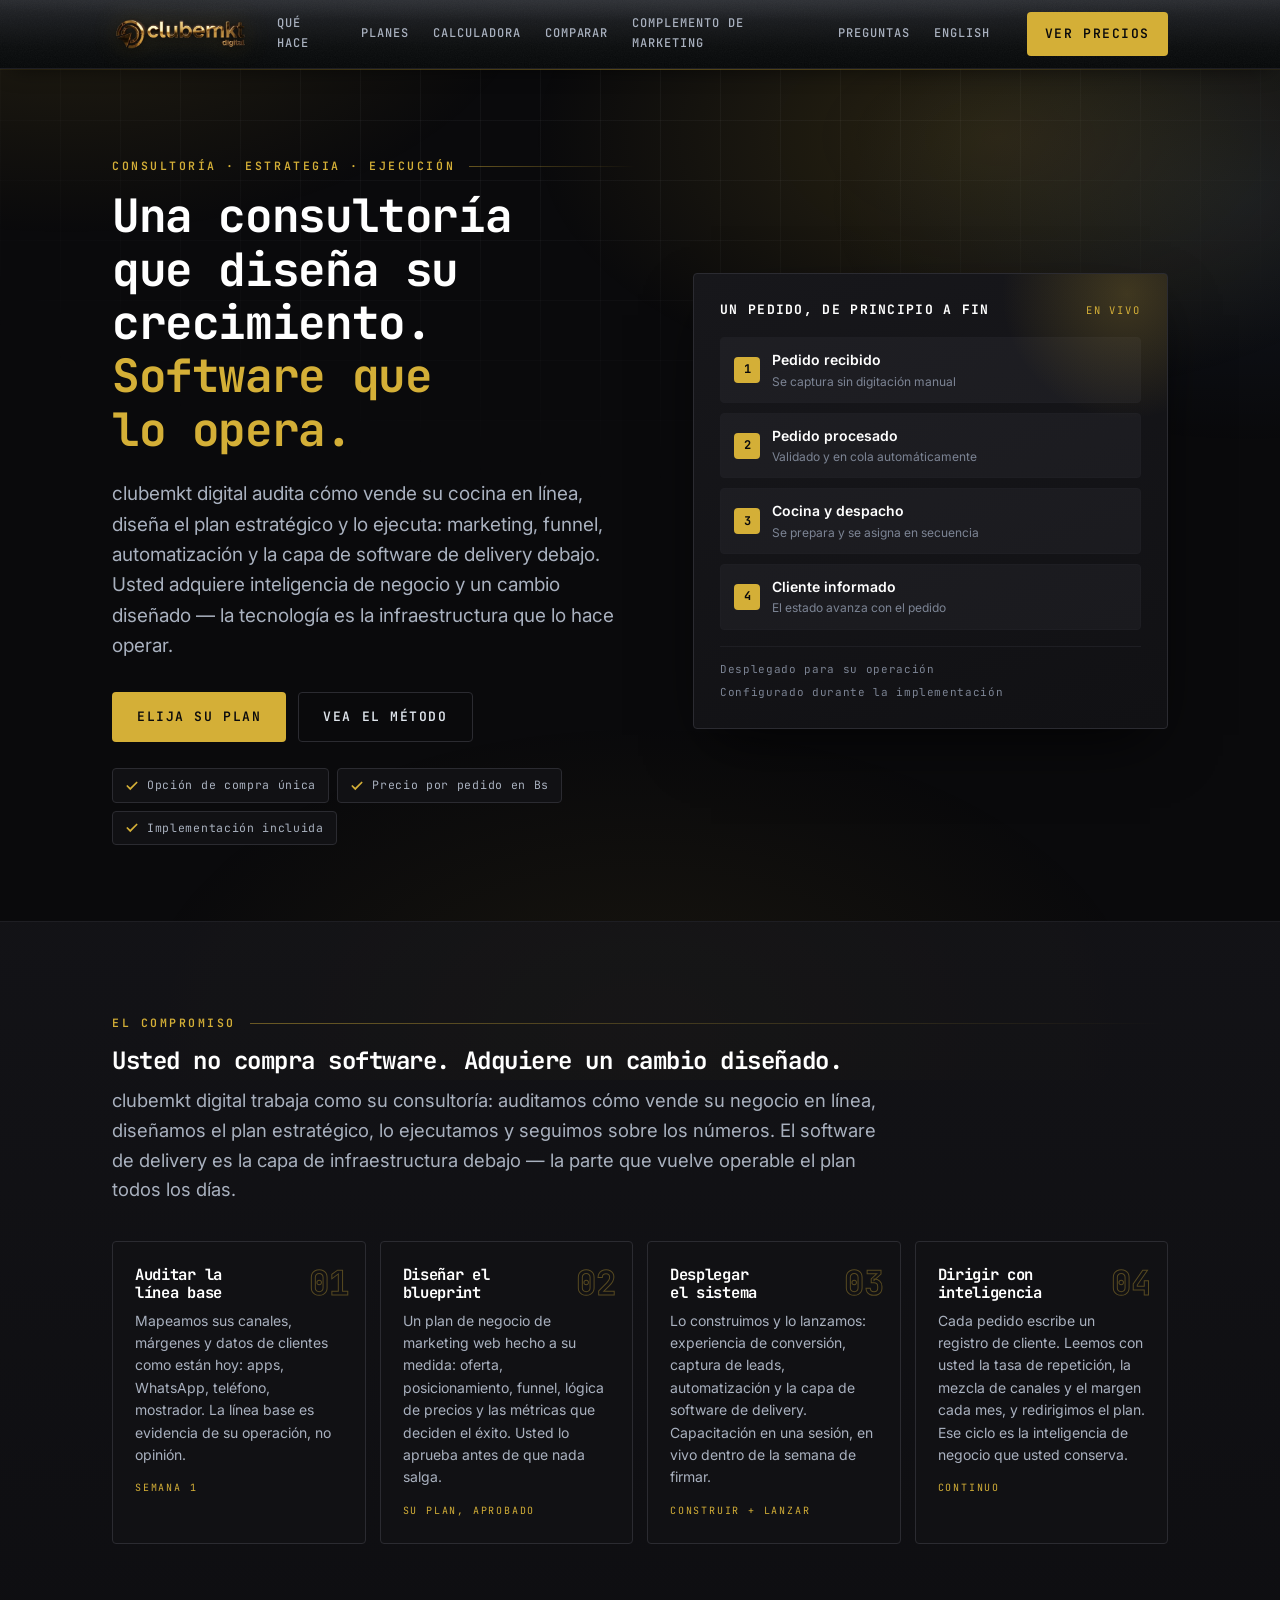
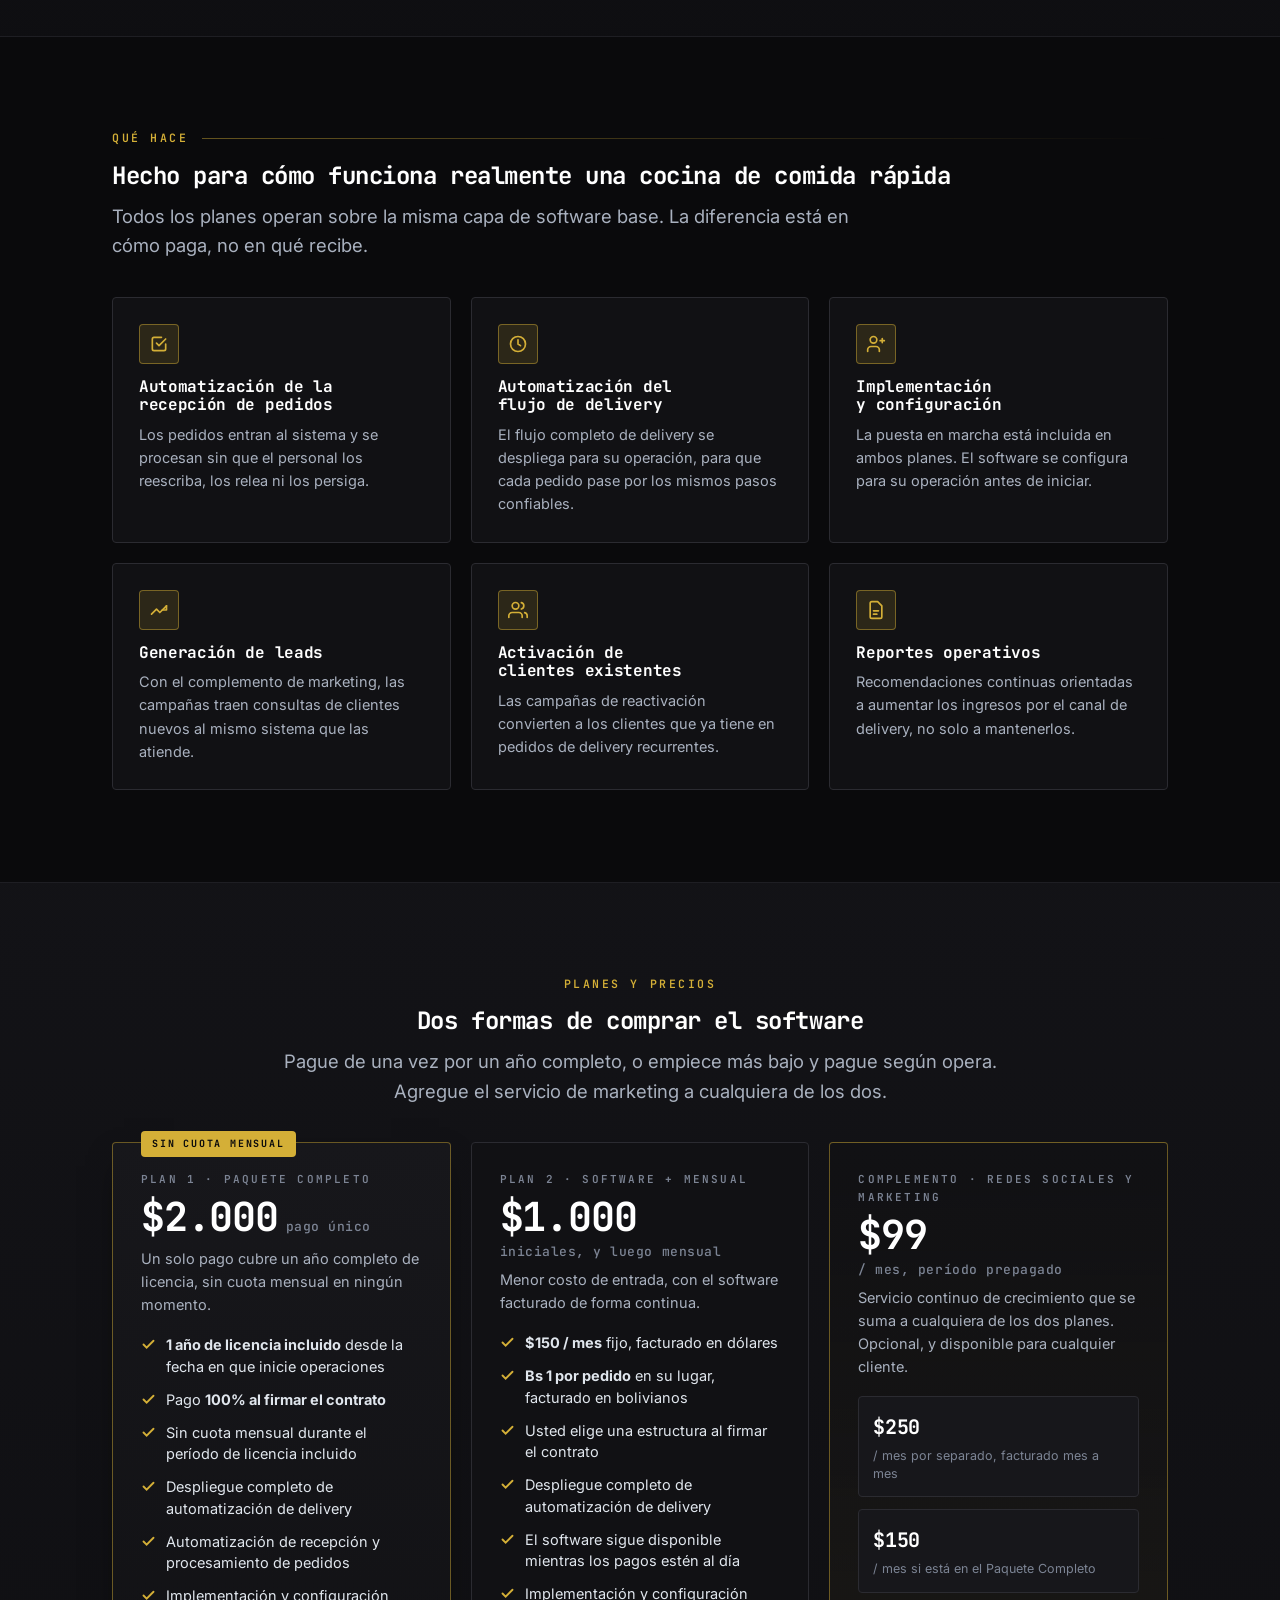
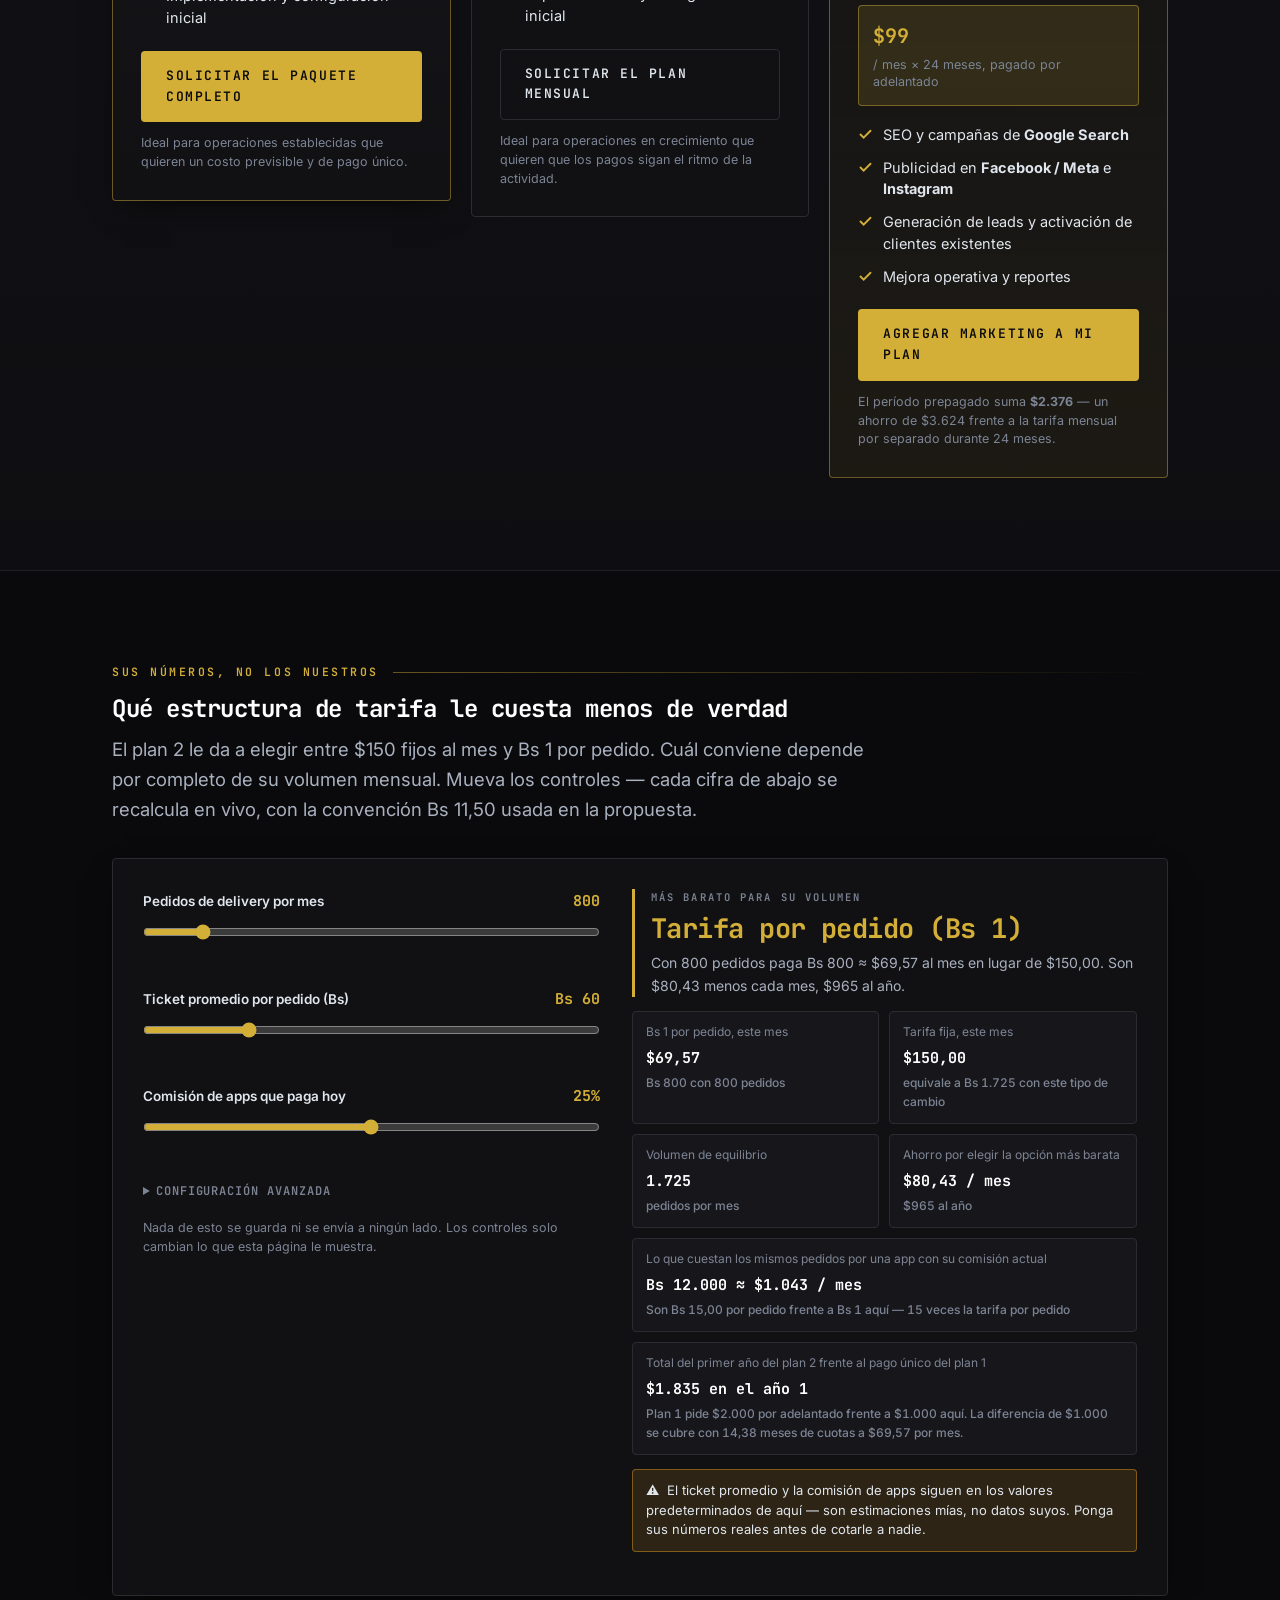
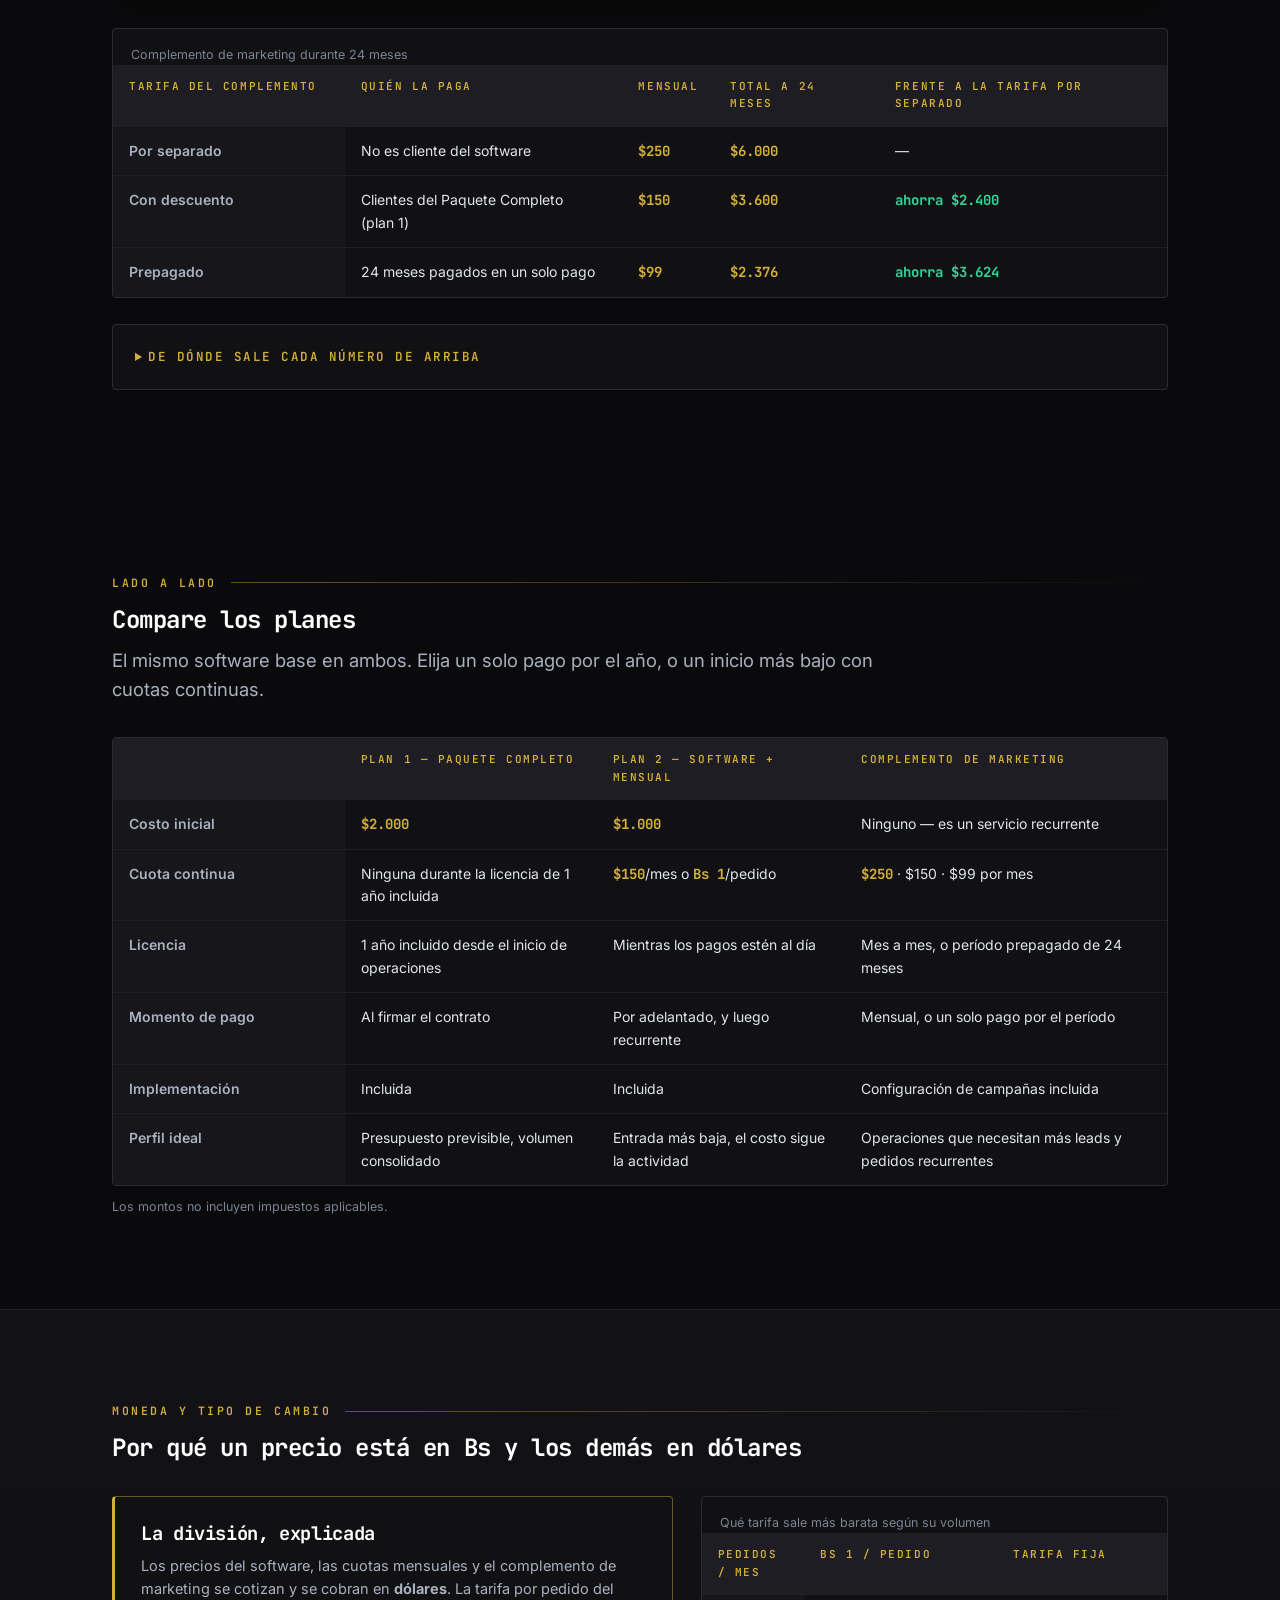
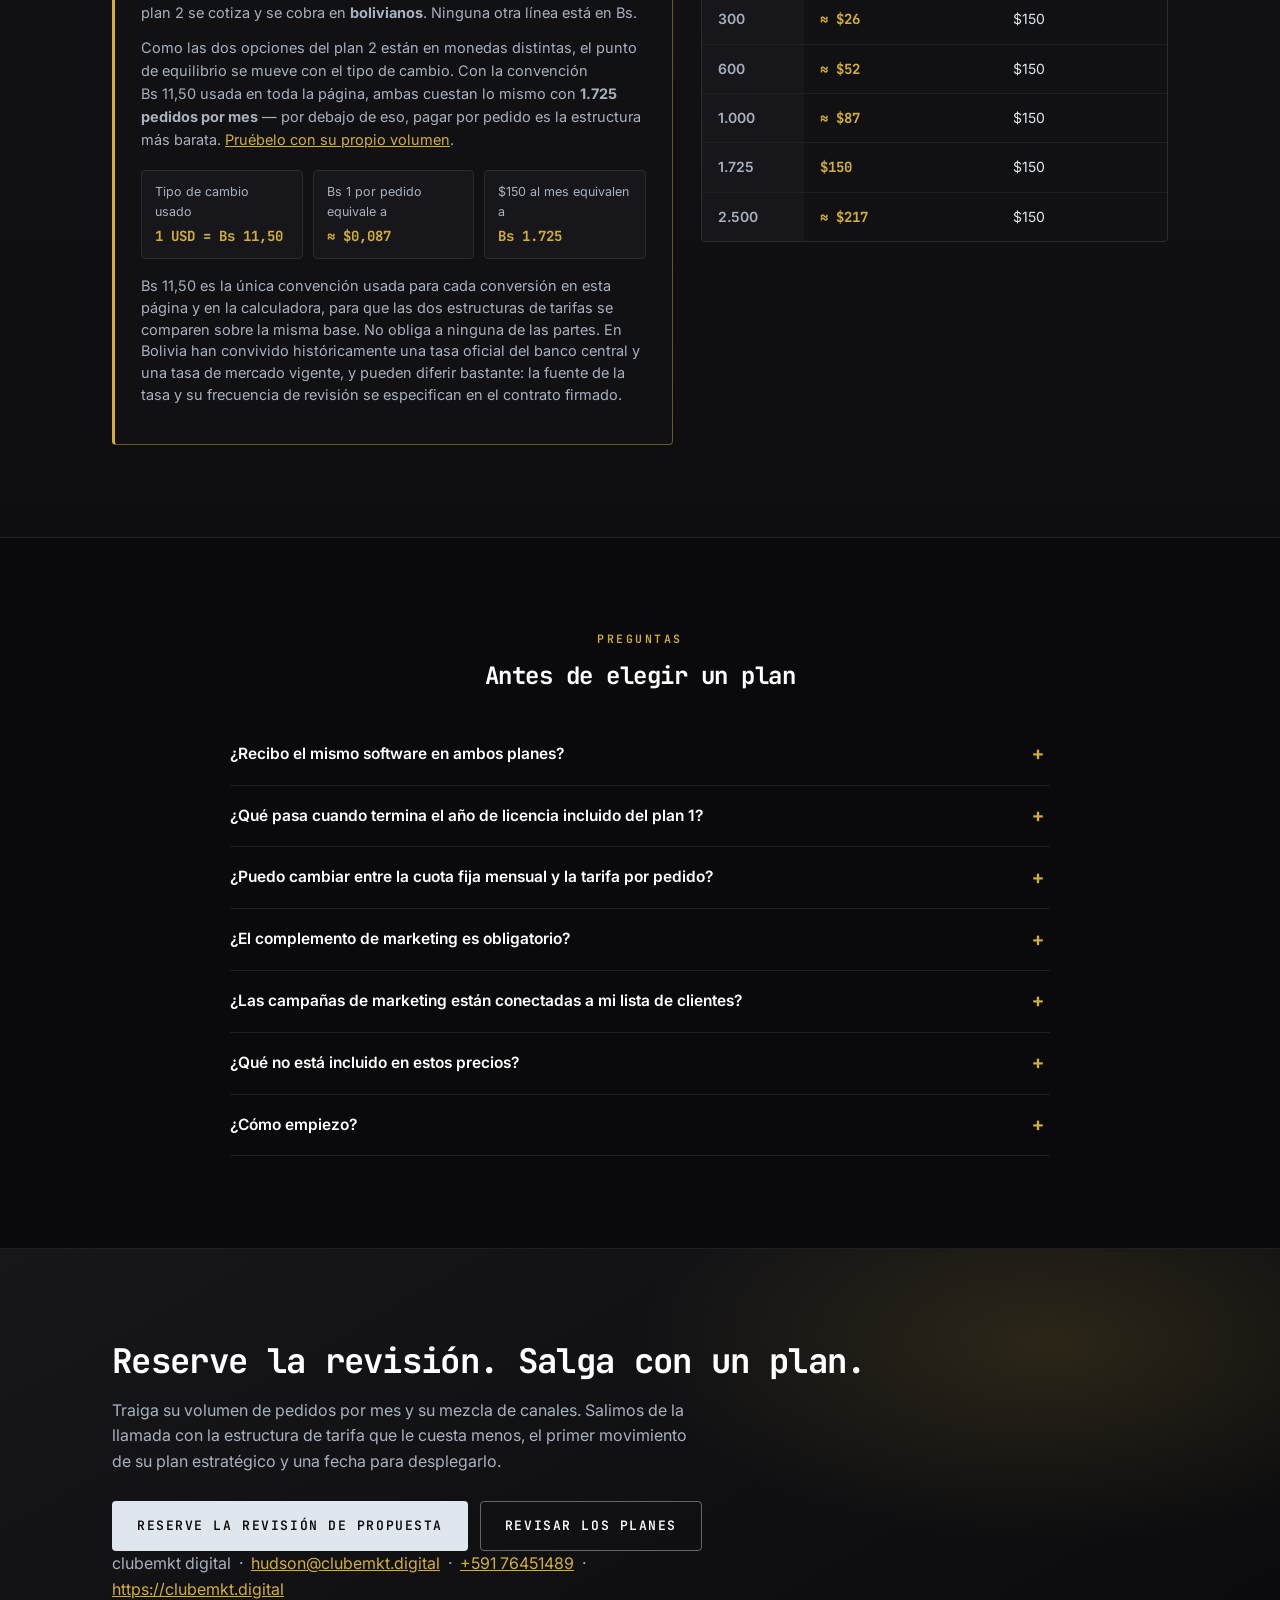
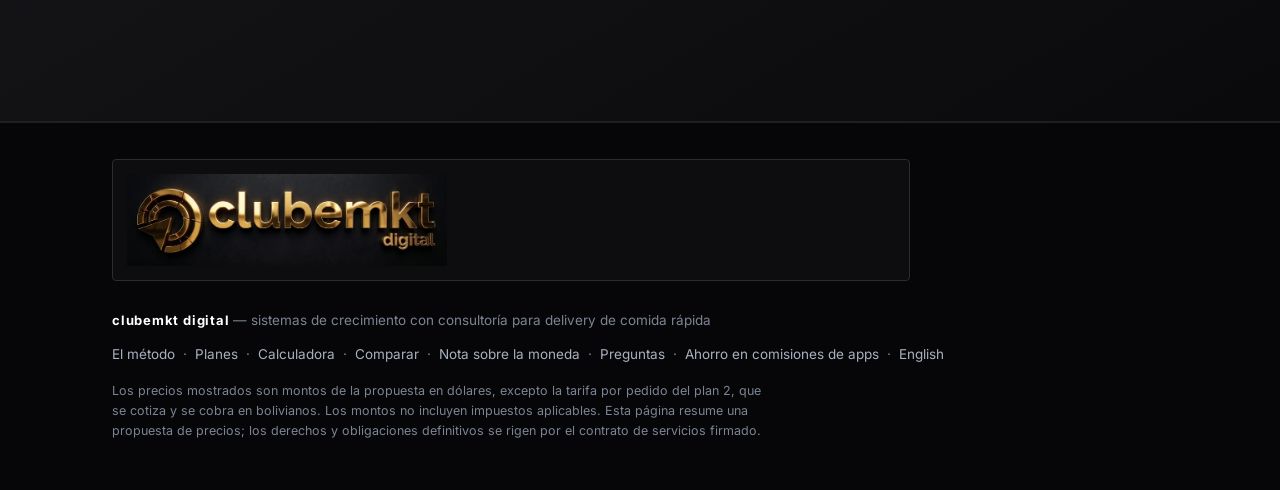
==== commit d65e2c10: "feat: carry the 3D clubemkt logo into the header on a blending graphite texture Lift the gold letter" ====
--- a/landing/index.es.html
+++ b/landing/index.es.html
@@ -20,8 +20,7 @@
 <header class="site-header">
   <div class="wrap site-header__row">
     <a class="brand" href="#top">
-      <span class="brand__mark" aria-hidden="true"><img src="brand/clubemkt-mark-gold.png" alt="" width="30" height="32" /></span>
-      <span class="wordmark"><b>clubemkt</b><span>digital</span></span>
+      <img class="brand__logo" src="brand/clubemkt-logo-header.png" alt="clubemkt digital" width="138" height="40" />
     </a>
 
     <button class="nav-toggle" id="navToggle" aria-expanded="false" aria-controls="primaryNav">Menú</button>
--- a/landing/clubemkt.css
+++ b/landing/clubemkt.css
@@ -143,18 +143,19 @@
 /* ---------- header ---------- */
 .site-header {
   position: sticky; top: 0; z-index: 50;
-  background: rgba(10, 10, 12, .82);
-  backdrop-filter: saturate(160%) blur(12px);
-  -webkit-backdrop-filter: saturate(160%) blur(12px);
+  background:
+    url("data:image/svg+xml,%3Csvg xmlns='http://www.w3.org/2000/svg' width='140' height='140'%3E%3Cfilter id='n'%3E%3CfeTurbulence type='fractalNoise' baseFrequency='0.85' numOctaves='2' stitchTiles='stitch'/%3E%3CfeColorMatrix type='saturate' values='0'/%3E%3CfeComponentTransfer%3E%3CfeFuncA type='linear' slope='0.05'/%3E%3C/feComponentTransfer%3E%3C/filter%3E%3Crect width='100%25' height='100%25' filter='url(%23n)'/%3E%3C/svg%3E") repeat,
+    radial-gradient(120% 100% at 50% -30%, rgba(72, 76, 84, .5), transparent 62%),
+    linear-gradient(180deg, #26282c 0%, #17191c 34%, #0b0d0e 68%, #060809 100%);
   border-bottom: 1px solid var(--line-soft);
+  box-shadow: 0 1px 0 rgba(212, 175, 55, .08), 0 8px 24px -12px rgba(0, 0, 0, .8);
 }
 .site-header__row { display: flex; align-items: center; gap: 16px; min-height: var(--header-h); }
-.brand { display: flex; align-items: center; gap: 11px; text-decoration: none; min-width: 0; }
-.brand__mark { width: 30px; height: 32px; flex: none; display: grid; place-items: center; }
-.brand__mark img { width: 100%; height: 100%; object-fit: contain; filter: drop-shadow(0 0 6px rgba(212, 175, 55, .35)); }
-.wordmark { display: flex; flex-direction: column; line-height: 1; gap: 3px; }
-.wordmark b { font-family: var(--font-display); font-weight: 700; font-size: 15px; letter-spacing: .06em; color: var(--white); text-transform: lowercase; }
-.wordmark span { font-family: var(--font-mono); font-size: 9.5px; letter-spacing: .34em; text-transform: uppercase; color: var(--gold); }
+.brand { display: flex; align-items: center; text-decoration: none; flex: none; min-width: 0; }
+.brand__logo {
+  display: block; height: 40px; width: auto; object-fit: contain;
+  filter: drop-shadow(0 2px 6px rgba(0, 0, 0, .55)) drop-shadow(0 0 12px rgba(212, 175, 55, .16));
+}
 .nav { margin-left: auto; display: flex; align-items: center; gap: 2px; }
 .nav a {
   color: var(--muted); text-decoration: none; font-family: var(--font-mono);
@@ -186,10 +187,10 @@
   .nav a { padding: 13px 10px; font-size: 13px; }
   .header-cta { display: none; }
 }
-@media (max-width: 560px) { .header__links .hlink { display: none; } }
+@media (max-width: 560px) { .header__links .hlink { display: none; } .brand__logo { height: 34px; } }
 @media (max-width: 400px) {
   .site-header__row { gap: 8px; }
-  .wordmark b { font-size: 12px; letter-spacing: .04em; }
+  .brand__logo { height: 30px; }
   .header__links { min-width: 0; }
   .header__links .btn {
     padding: 9px 11px; font-size: 11px; letter-spacing: .05em;
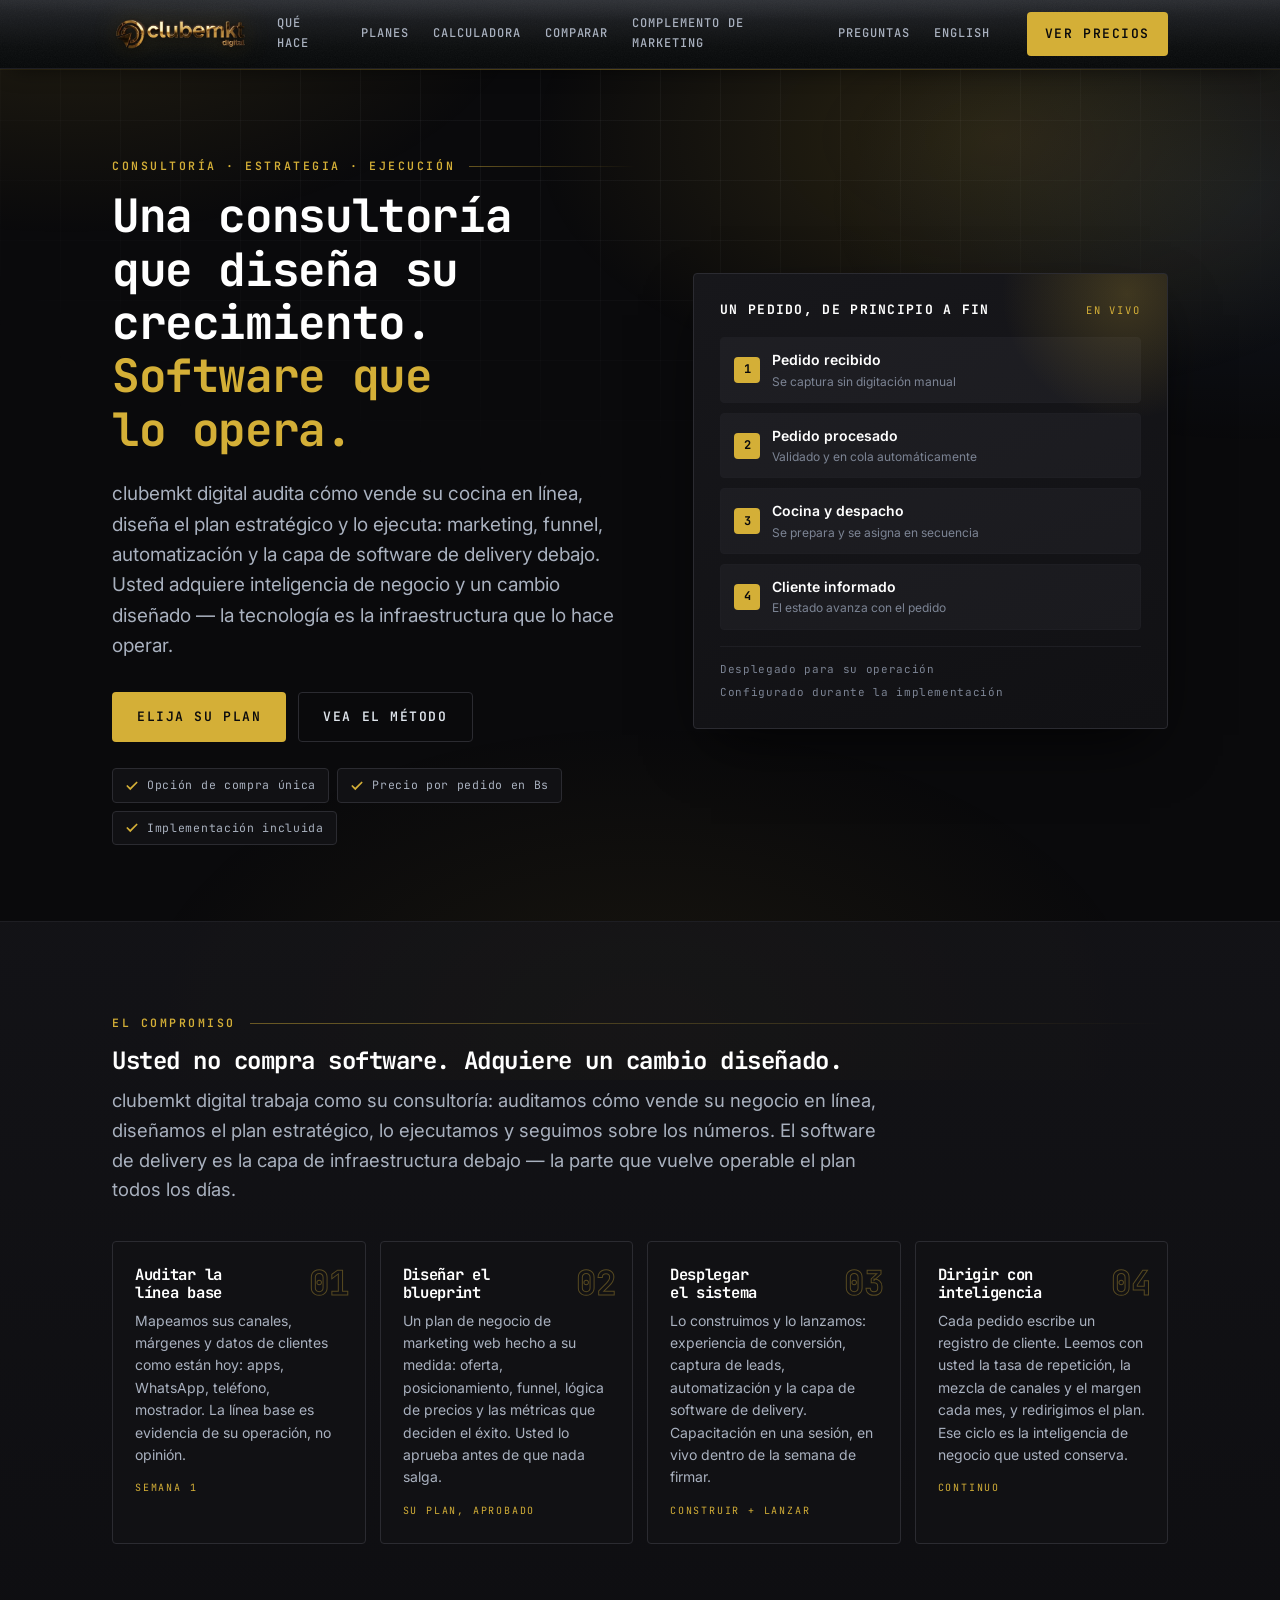
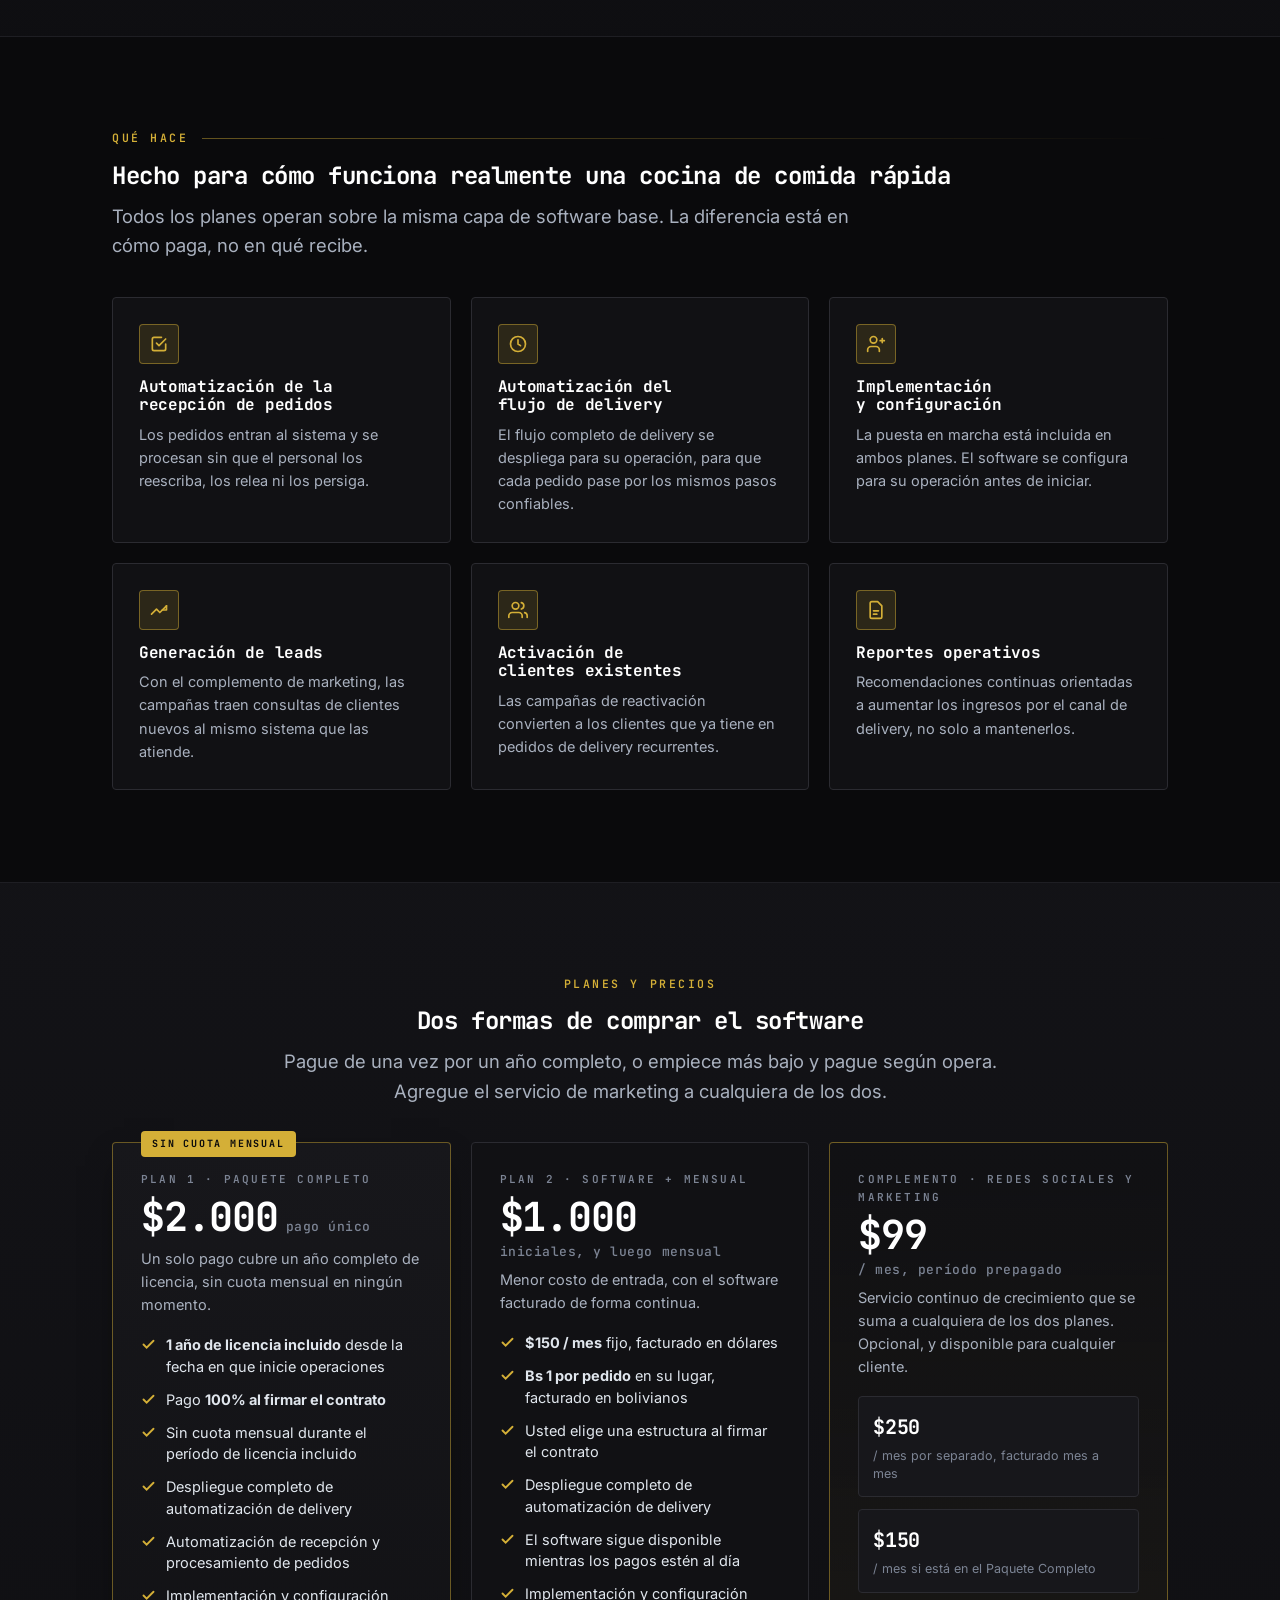
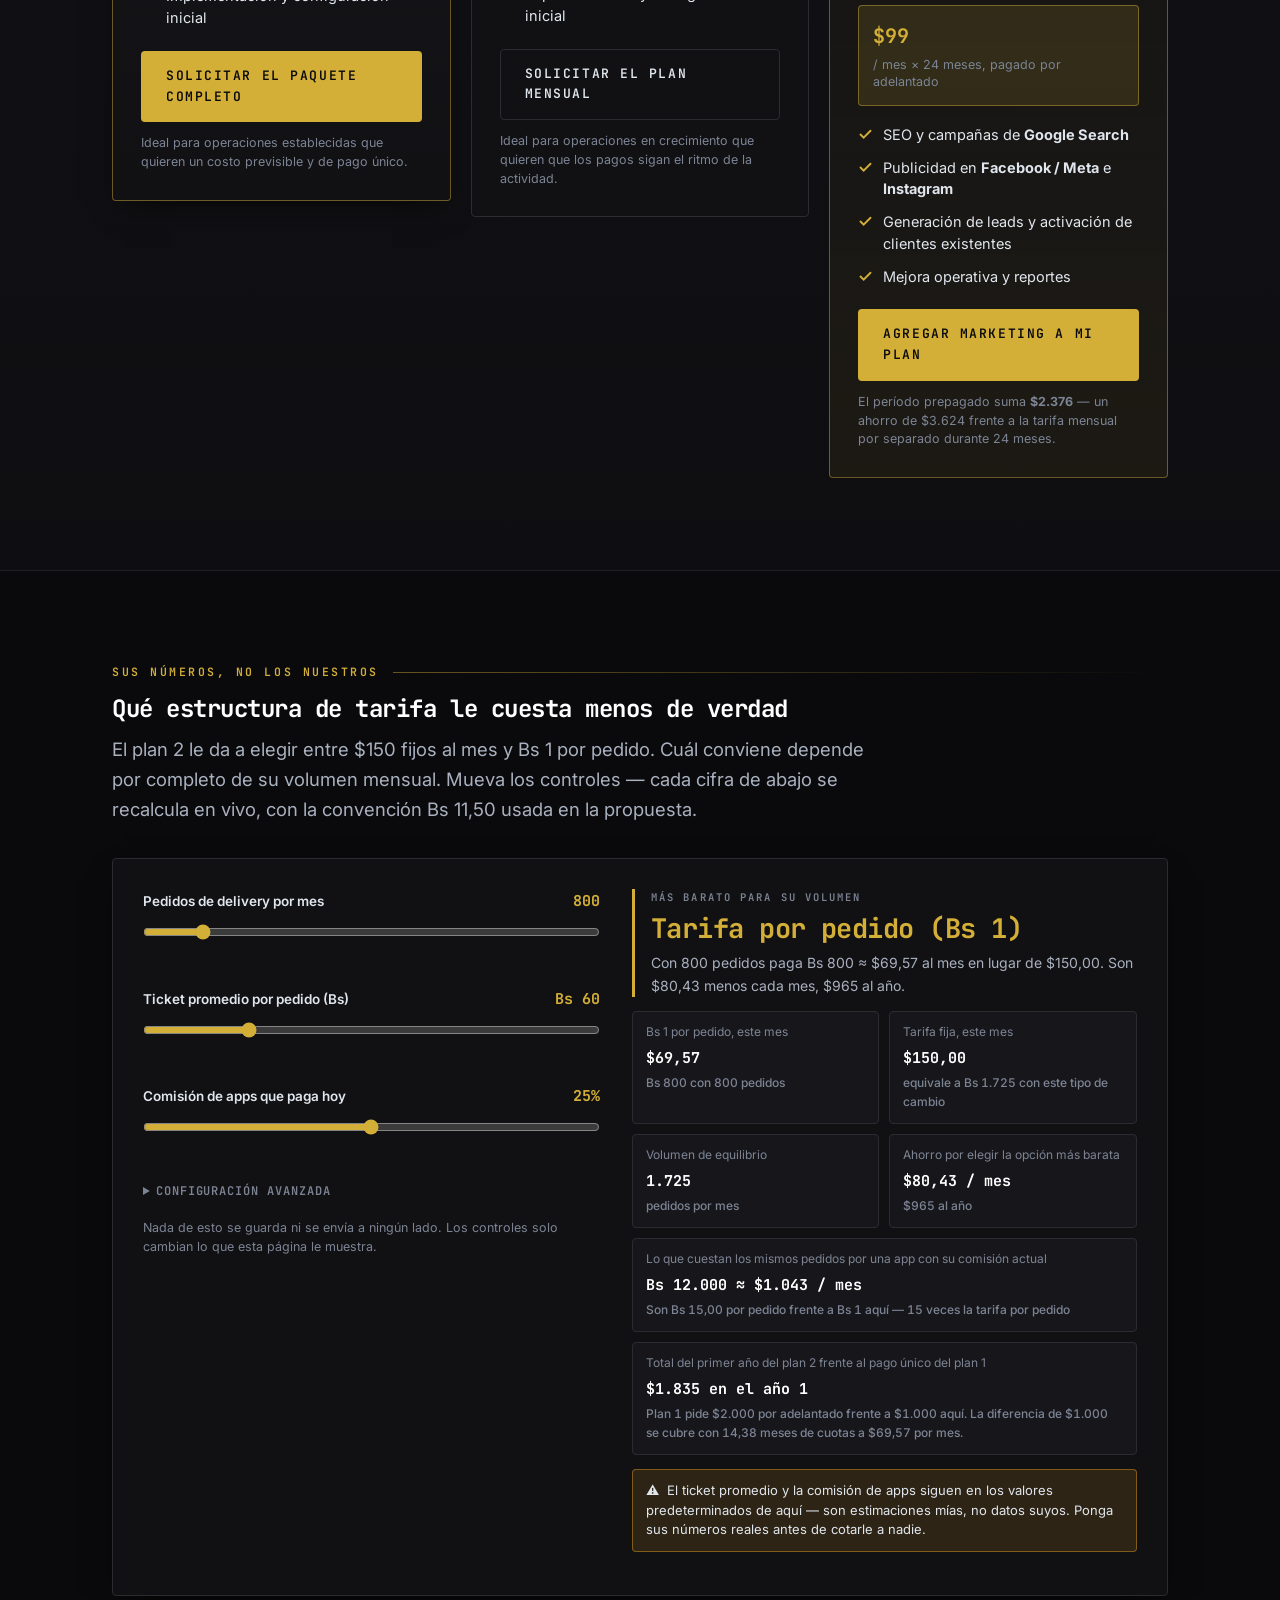
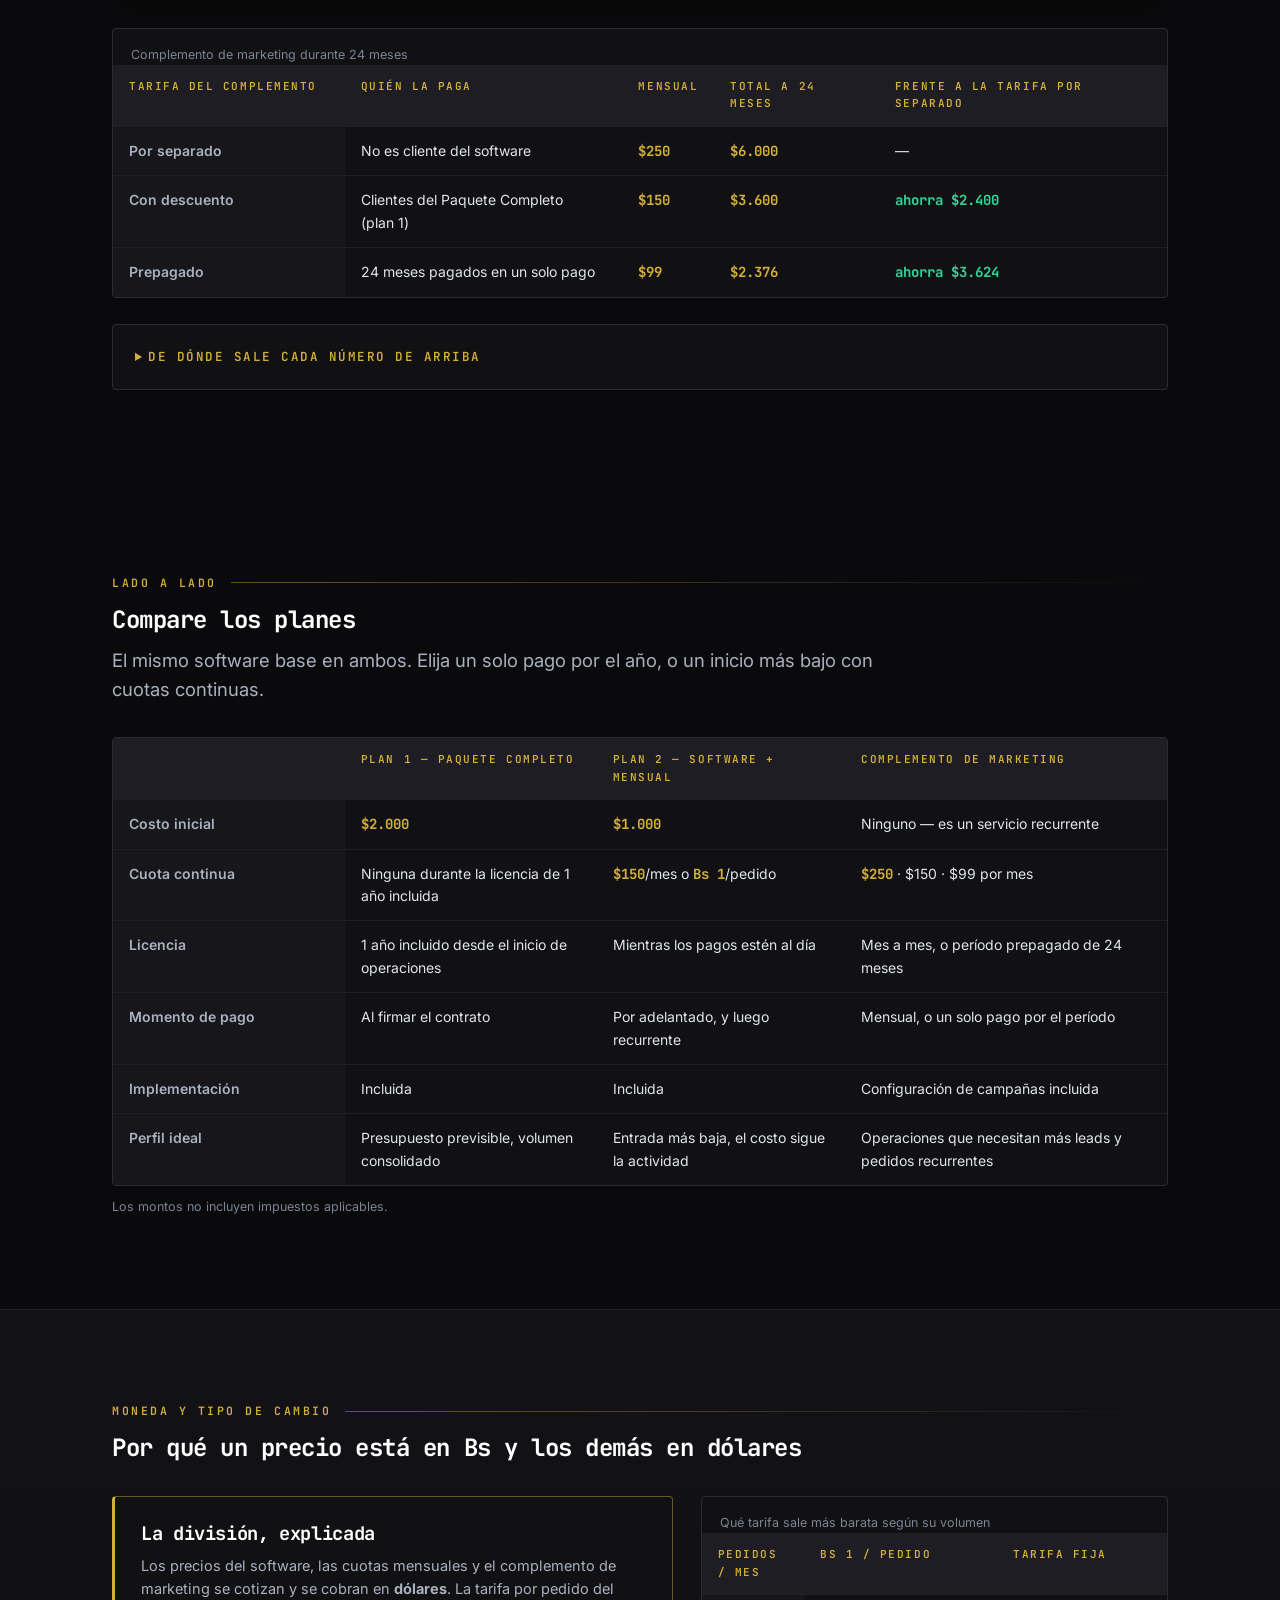
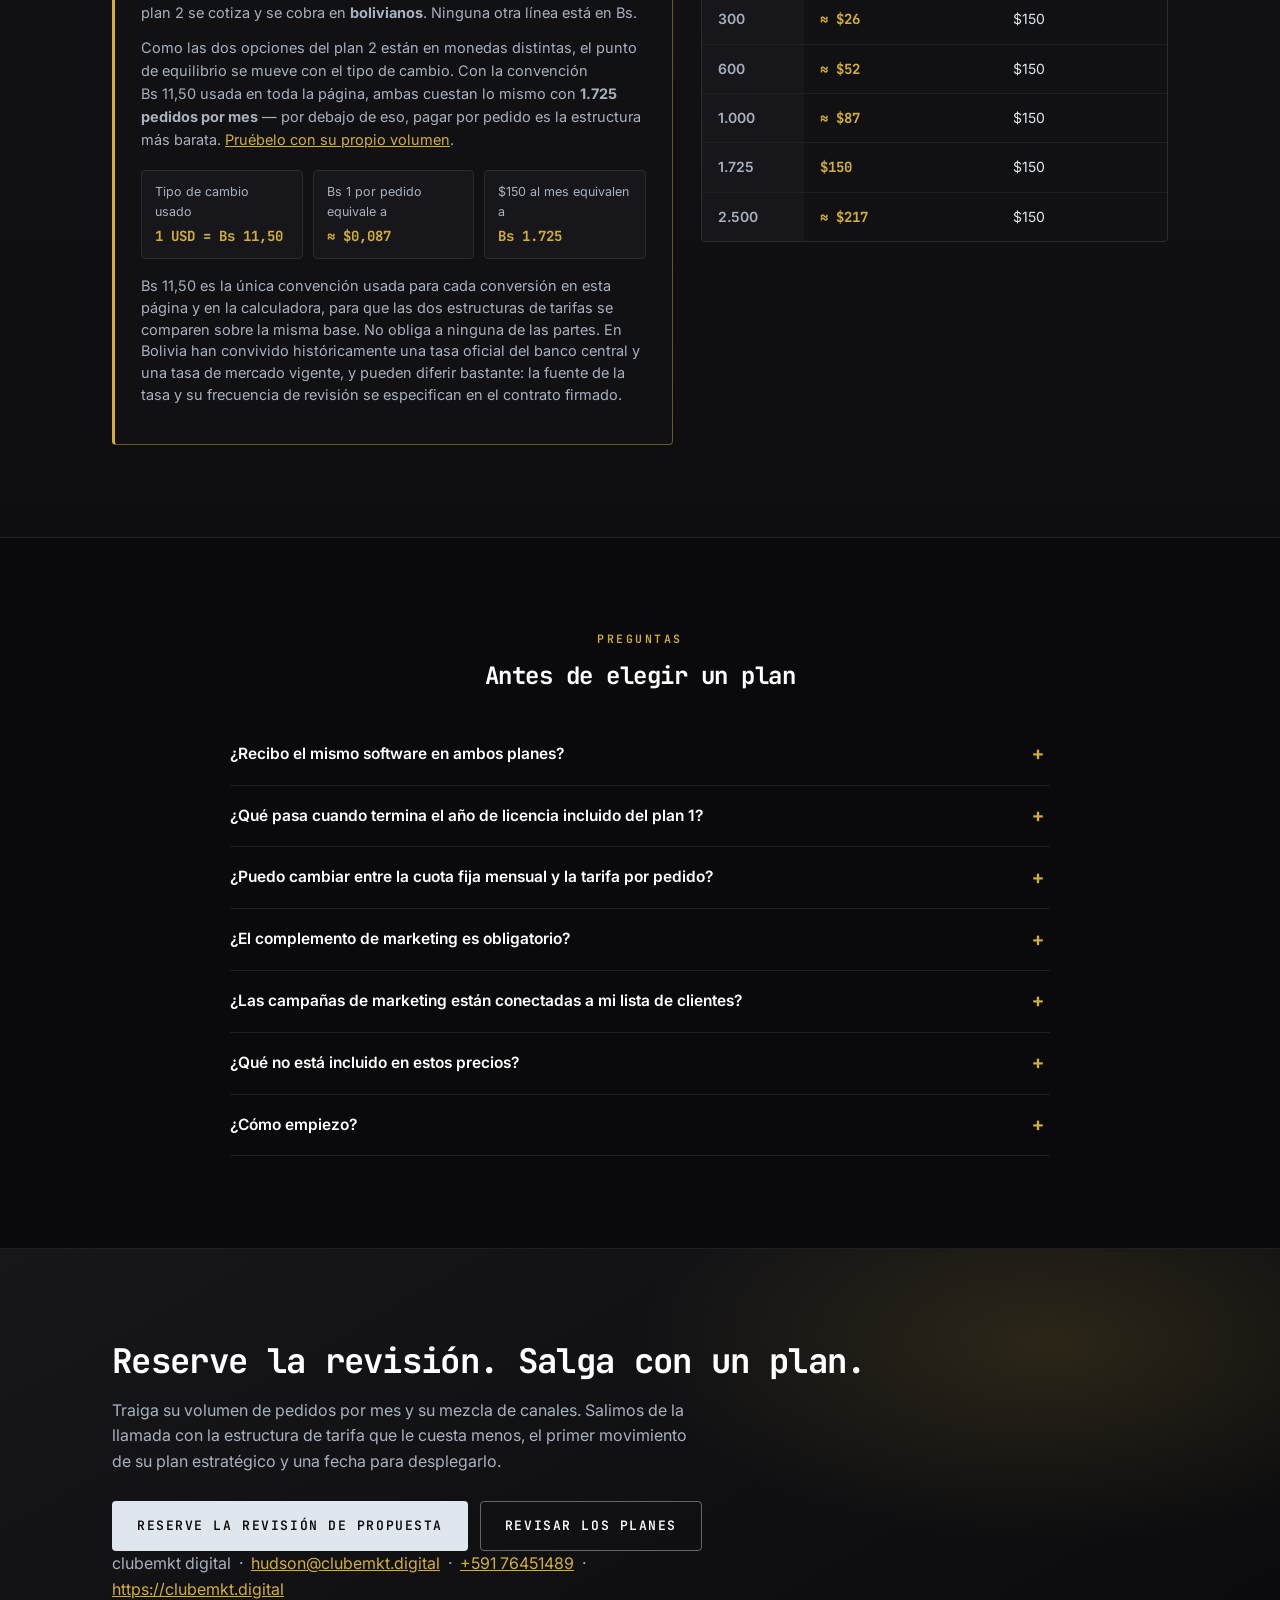
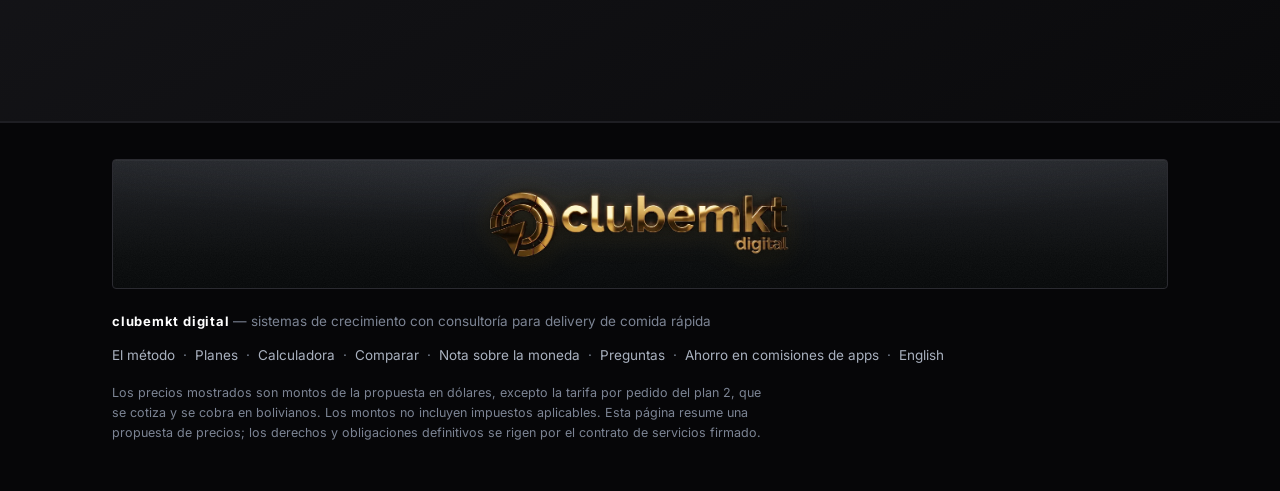
==== commit c12b5963: "feat: blend the footer brandplate into the same graphite texture as the header Swap the footer's bak" ====
--- a/landing/index.es.html
+++ b/landing/index.es.html
@@ -11,7 +11,7 @@
 <link rel="preconnect" href="https://fonts.googleapis.com" />
 <link rel="preconnect" href="https://fonts.gstatic.com" crossorigin />
 <link href="https://fonts.googleapis.com/css2?family=Inter:wght@400;500;600;700;800&family=JetBrains+Mono:wght@400;500;600;700&family=Syncopate:wght@400;700&display=swap" rel="stylesheet" />
-<link rel="stylesheet" href="clubemkt.css" />
+<link rel="stylesheet" href="clubemkt.css?v=3" />
 </head>
 
 <body>
@@ -572,7 +572,7 @@
 
 <footer class="site-footer">
   <div class="wrap">
-        <div class="brandplate"><img src="brand/clubemkt-logo-golden.webp" alt="clubemkt digital" width="320" height="93" loading="lazy" /></div>
+        <div class="brandplate"><img src="brand/clubemkt-logo-header.png" alt="clubemkt digital" width="320" height="93" loading="lazy" /></div>
 <div class="site-footer__row">
       <div><strong>clubemkt digital</strong> &mdash; sistemas de crecimiento con consultoría para delivery de comida rápida</div>
       <div>
--- a/landing/clubemkt.css
+++ b/landing/clubemkt.css
@@ -570,8 +570,19 @@
 .site-footer a { color: var(--muted); text-decoration: none; }
 .site-footer a:hover { color: var(--gold); }
 .site-footer__legal { margin-top: 16px; font-size: 12.5px; color: var(--muted-2); max-width: 82ch; line-height: 1.6; }
-.brandplate { margin: 0 0 22px; padding: 14px; border: 1px solid var(--line); border-radius: var(--radius); background: #0d0d0f; display: inline-block; }
-.brandplate img { display: block; width: min(320px, 100%); height: auto; }
+.brandplate {
+  margin: 0 0 22px; padding: 18px; border: 1px solid var(--line); border-radius: var(--radius);
+  display: flex; justify-content: center;
+  background:
+    url("data:image/svg+xml,%3Csvg xmlns='http://www.w3.org/2000/svg' width='140' height='140'%3E%3Cfilter id='n'%3E%3CfeTurbulence type='fractalNoise' baseFrequency='0.85' numOctaves='2' stitchTiles='stitch'/%3E%3CfeColorMatrix type='saturate' values='0'/%3E%3CfeComponentTransfer%3E%3CfeFuncA type='linear' slope='0.05'/%3E%3C/feComponentTransfer%3E%3C/filter%3E%3Crect width='100%25' height='100%25' filter='url(%23n)'/%3E%3C/svg%3E") repeat,
+    radial-gradient(120% 120% at 50% -20%, rgba(72, 76, 84, .4), transparent 60%),
+    linear-gradient(180deg, #202226 0%, #141619 40%, #0a0c0d 75%, #060809 100%);
+  box-shadow: inset 0 1px 0 rgba(255, 255, 255, .04);
+}
+.brandplate img {
+  display: block; width: min(320px, 100%); height: auto;
+  filter: drop-shadow(0 2px 8px rgba(0, 0, 0, .5)) drop-shadow(0 0 14px rgba(212, 175, 55, .14));
+}
 
 /* ---------- staged entrance ---------- */
 .reveal { opacity: 0; transform: translateY(18px); transition: opacity .6s ease, transform .6s ease; }
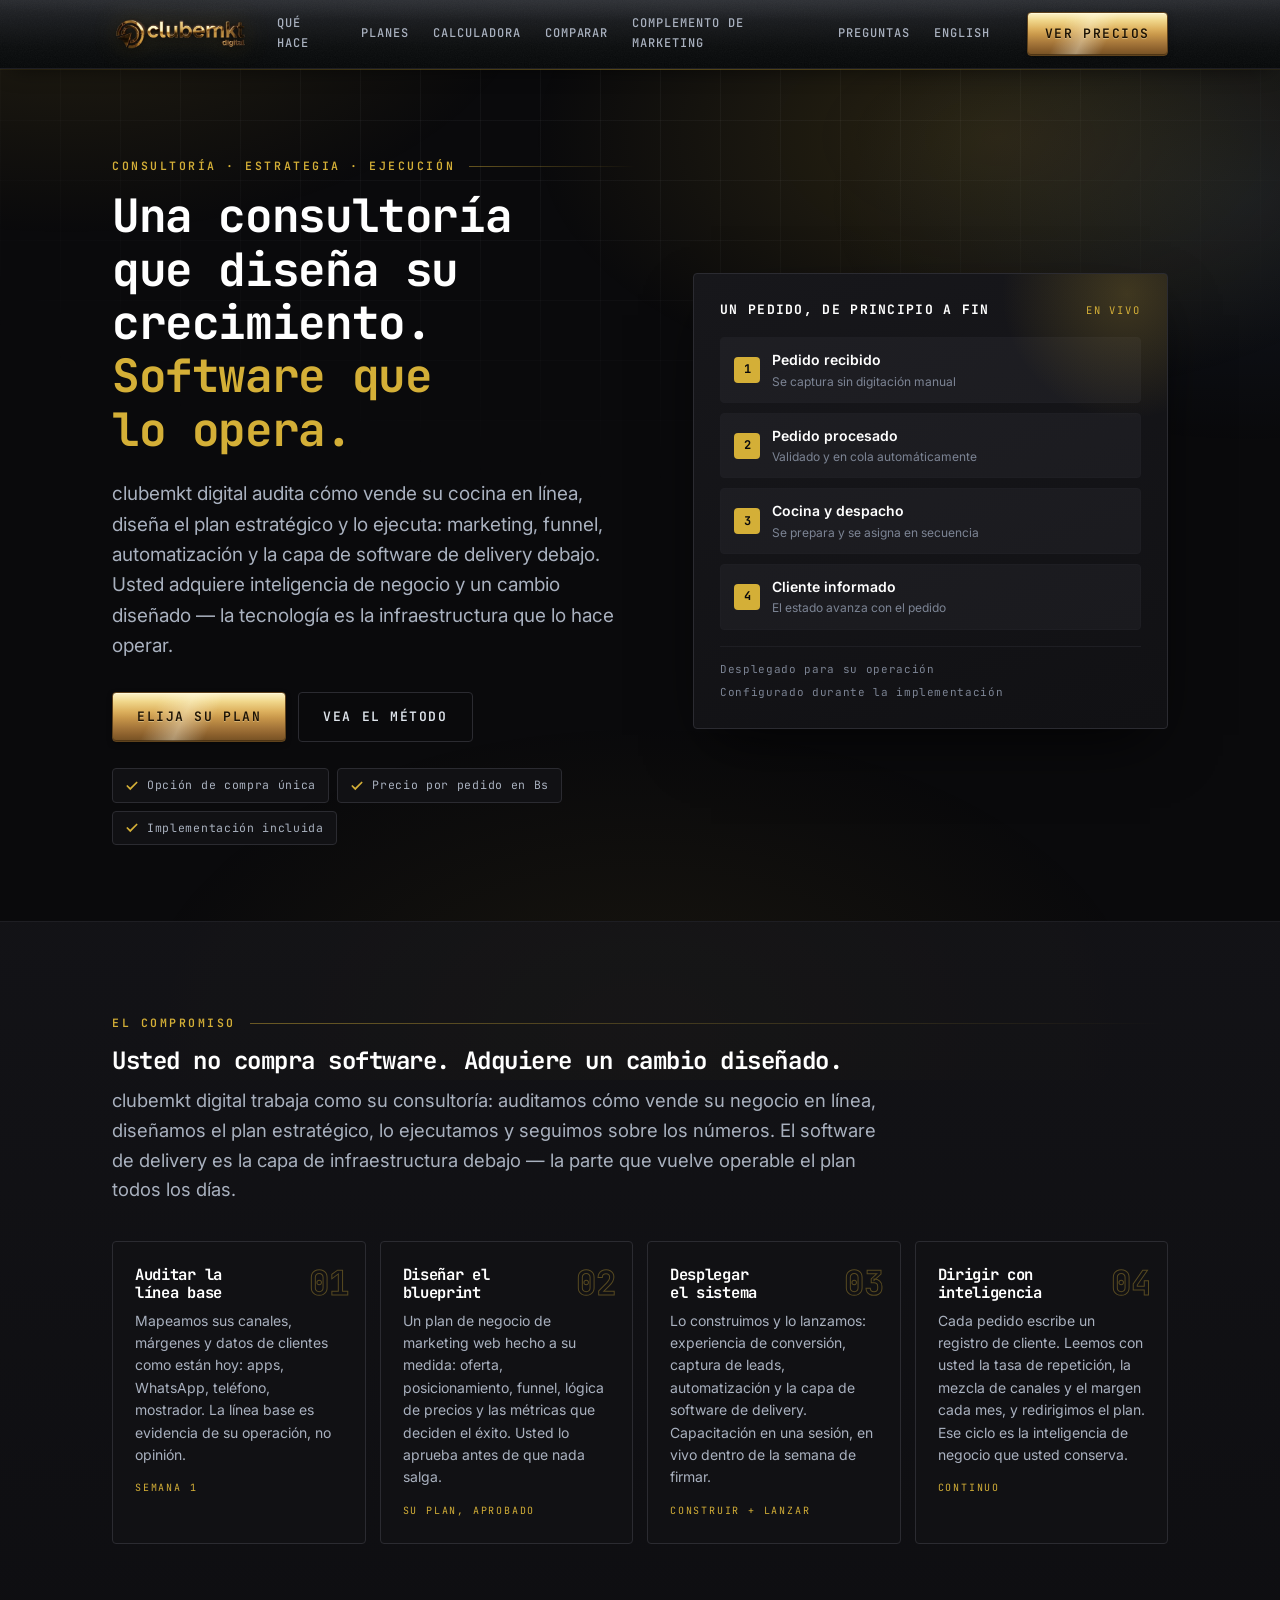
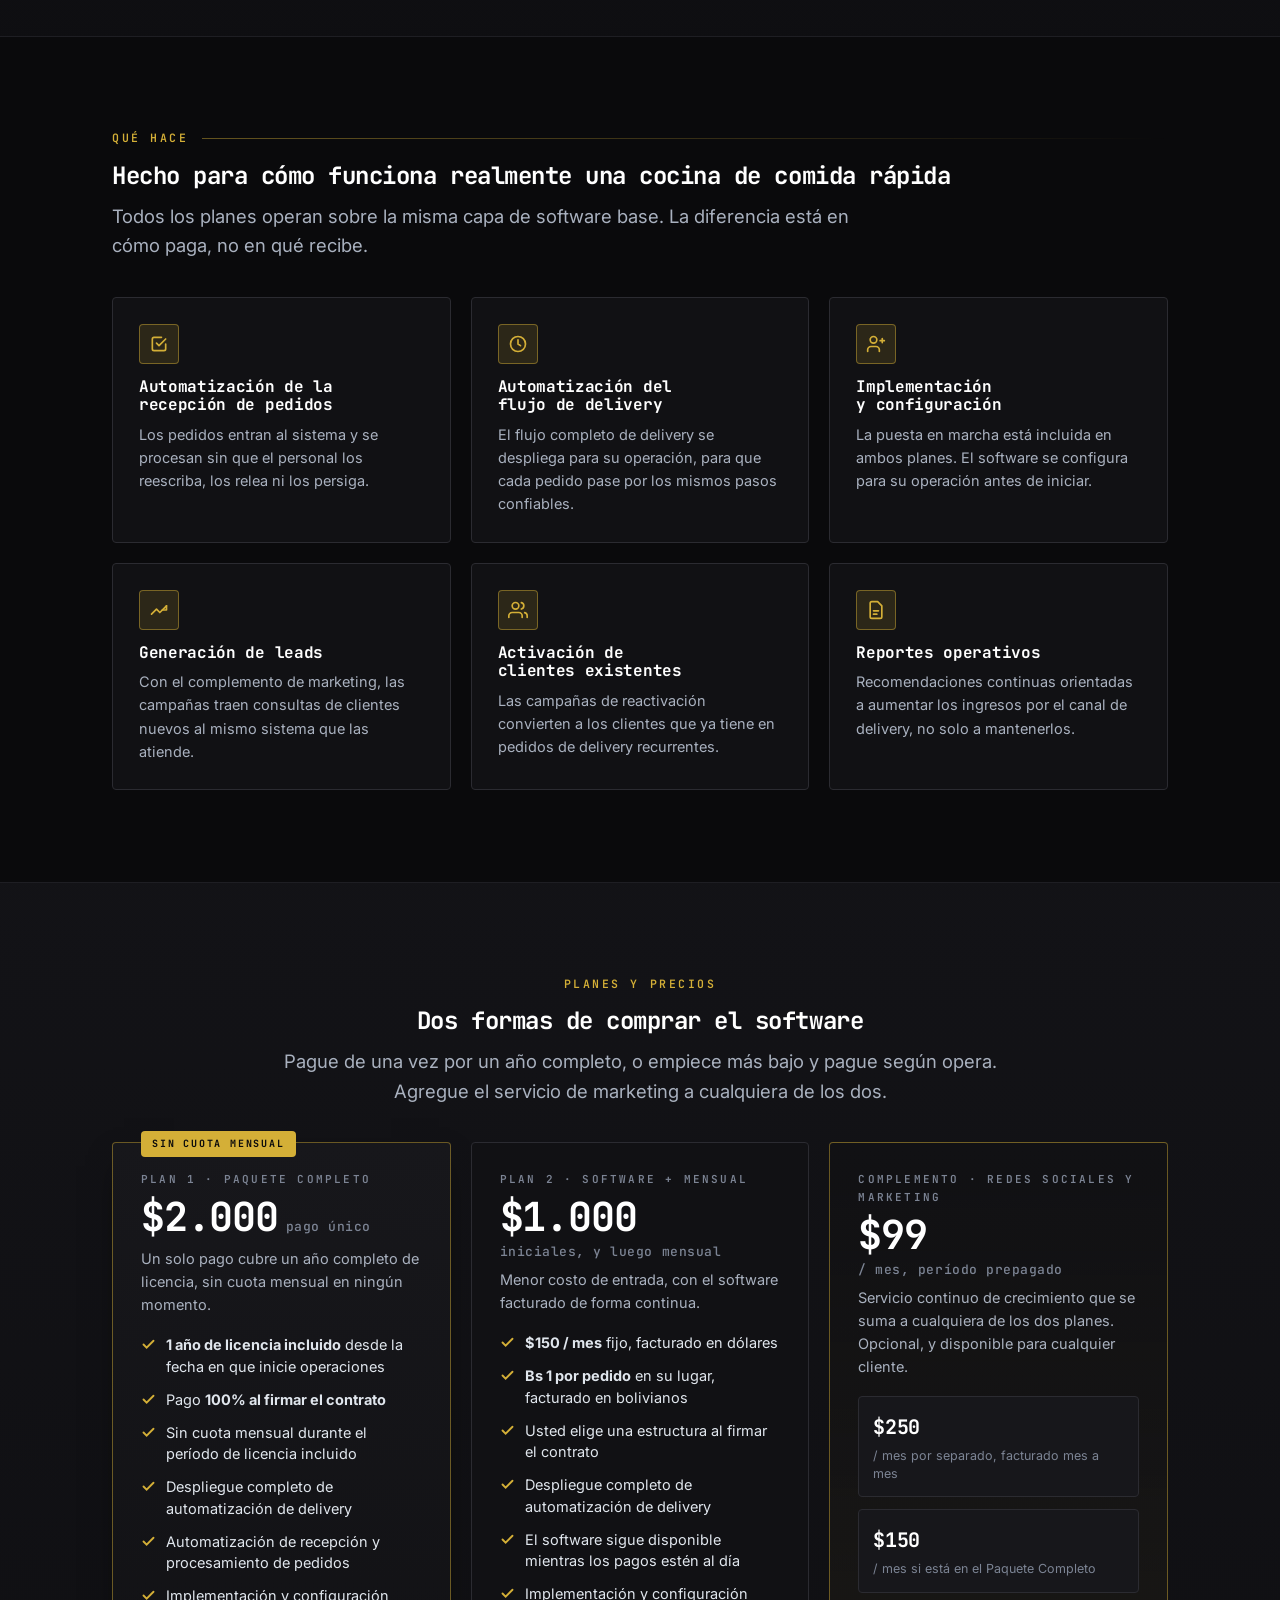
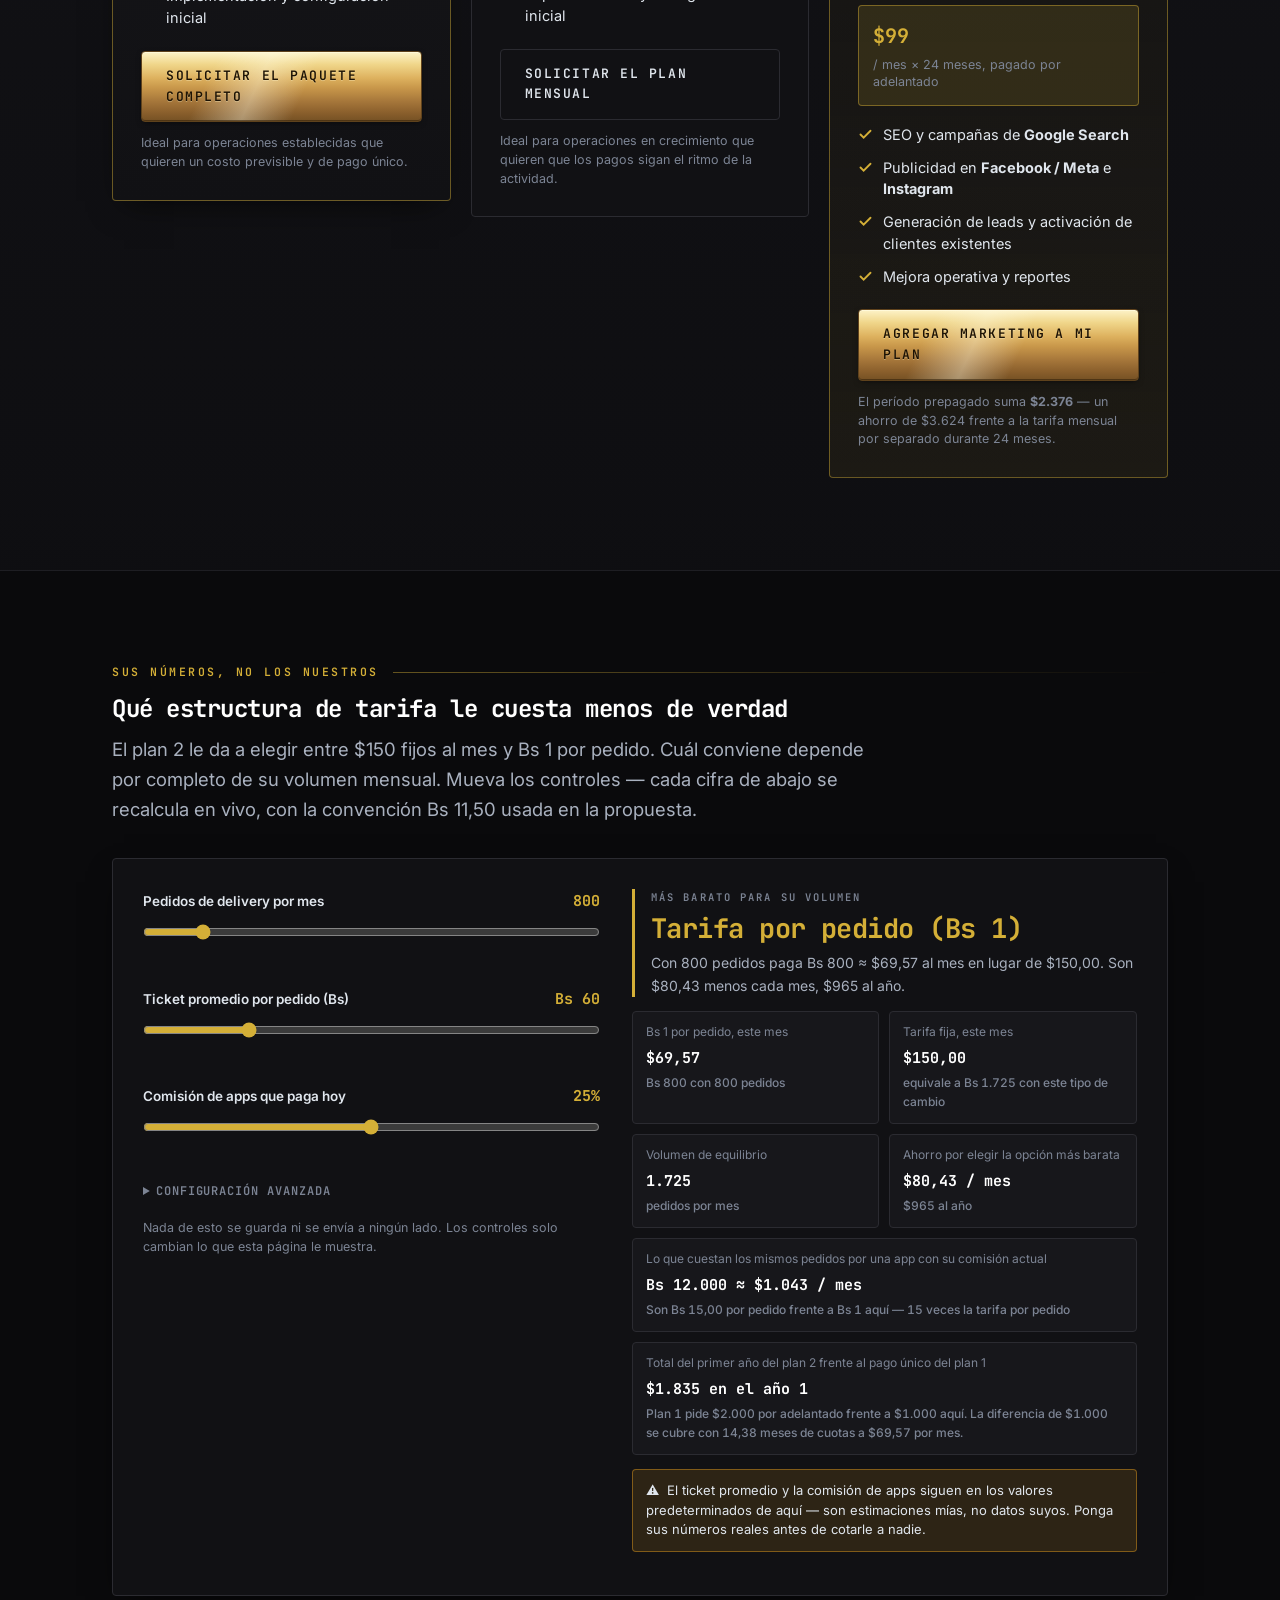
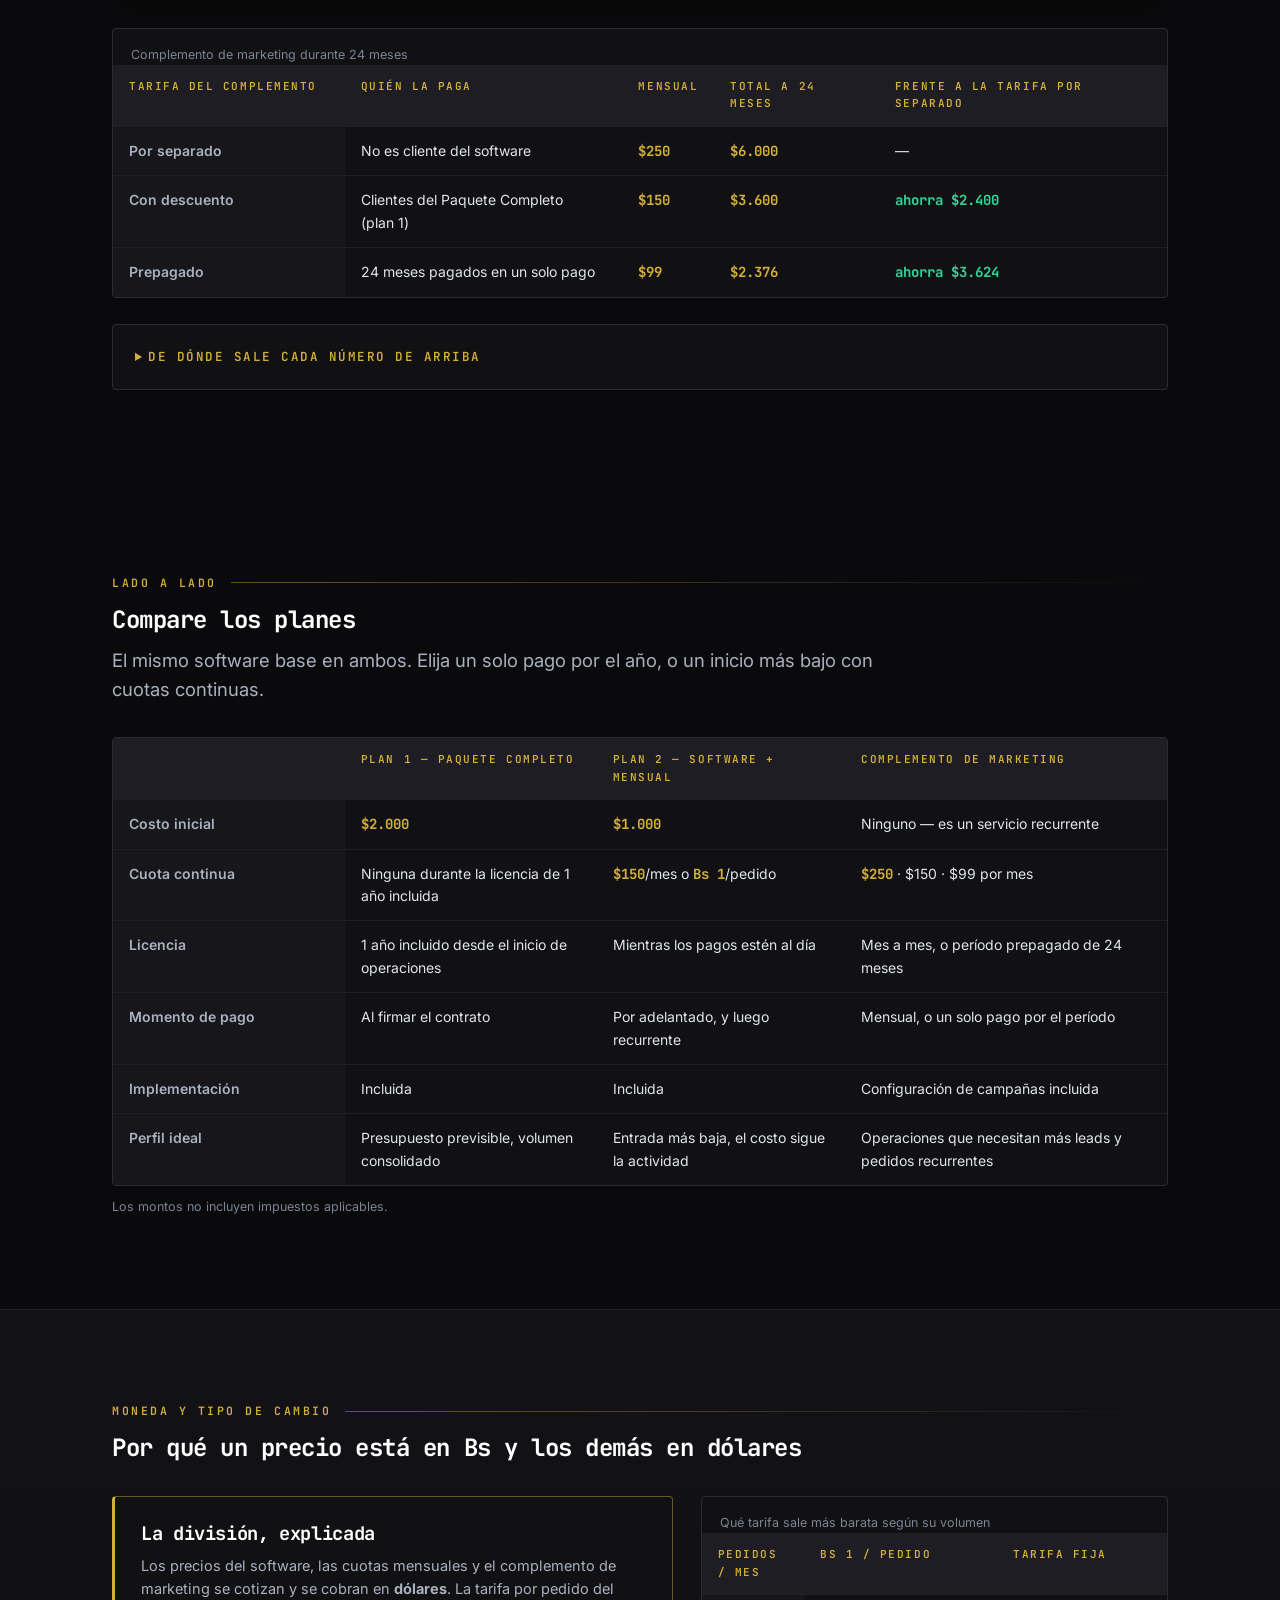
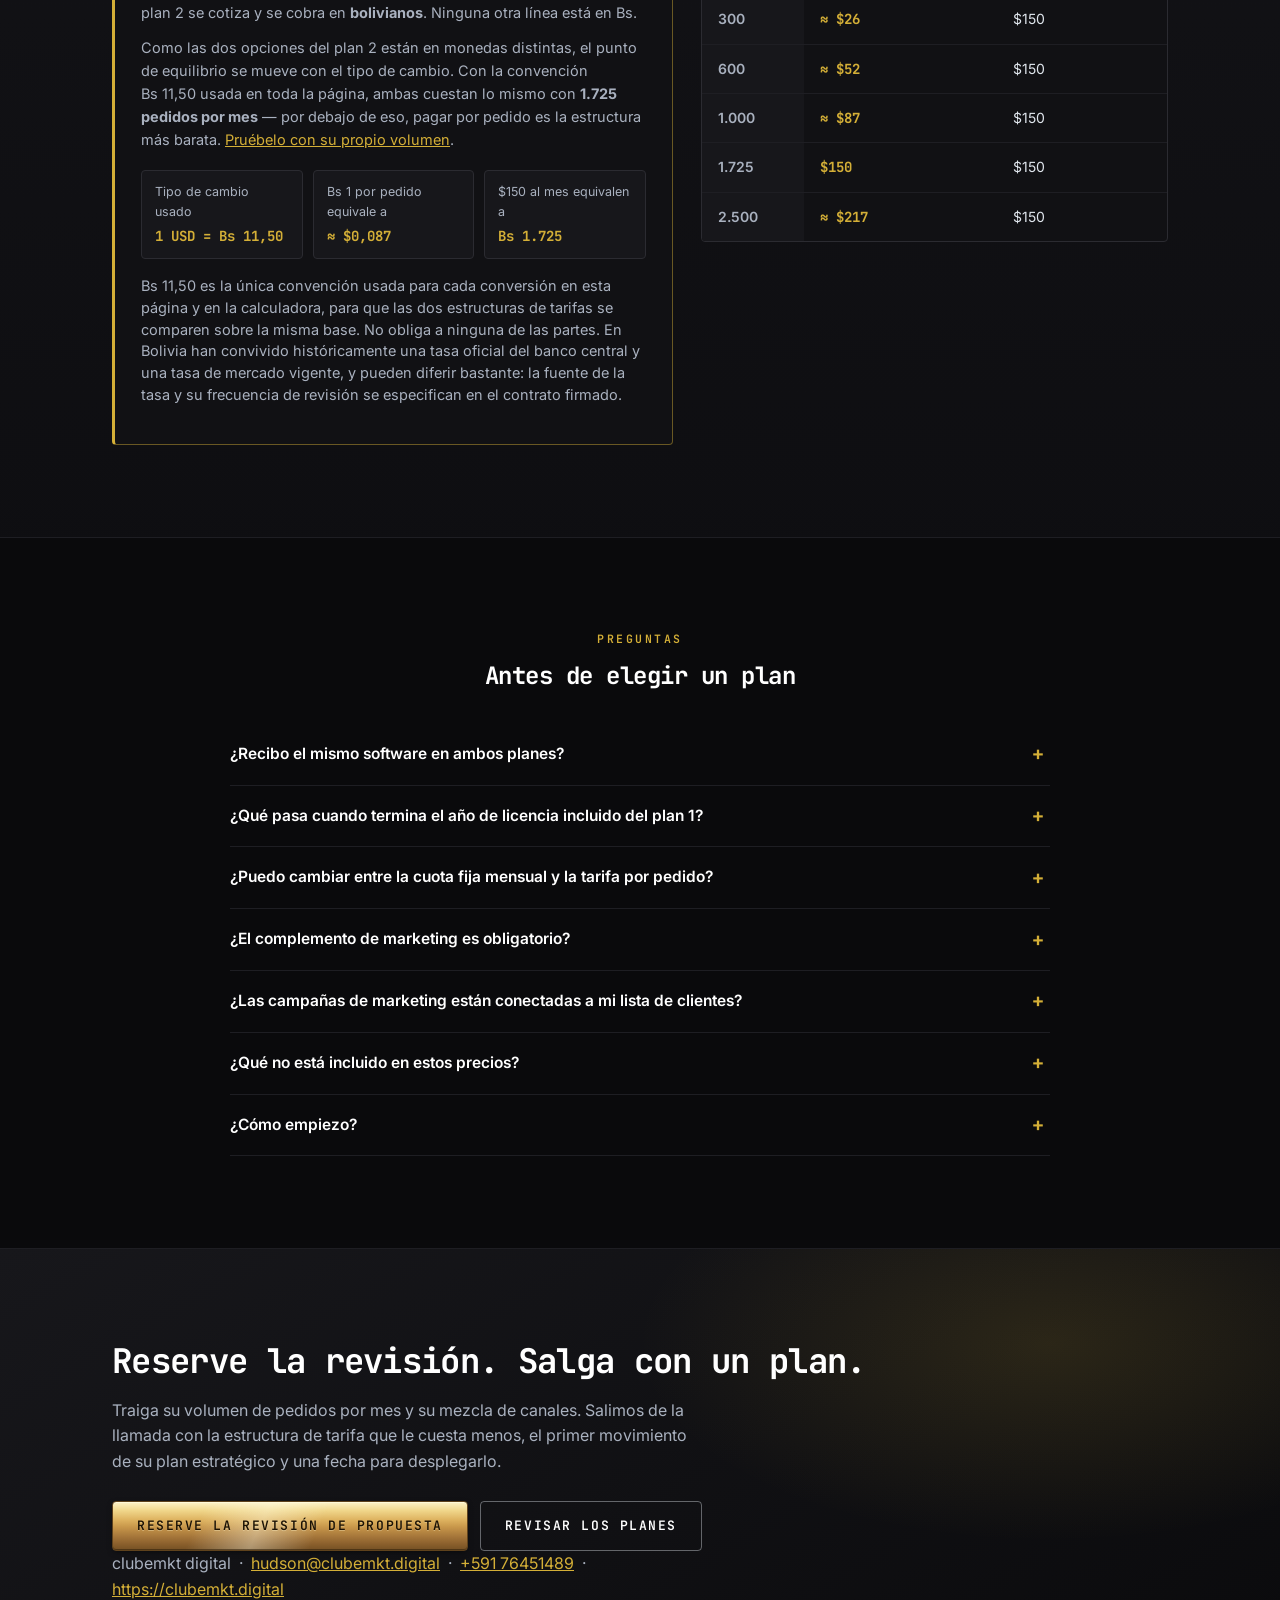
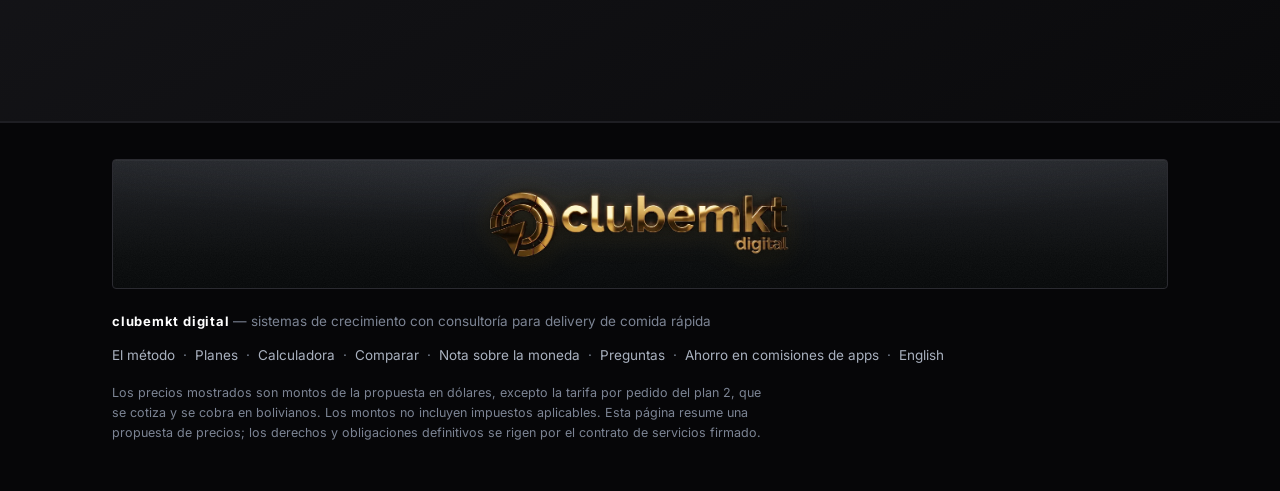
==== commit e756839e: "feat: forge the CTA buttons in the logo's metallic gold Primary and closer buttons now carry the 3D " ====
--- a/landing/index.es.html
+++ b/landing/index.es.html
@@ -11,7 +11,7 @@
 <link rel="preconnect" href="https://fonts.googleapis.com" />
 <link rel="preconnect" href="https://fonts.gstatic.com" crossorigin />
 <link href="https://fonts.googleapis.com/css2?family=Inter:wght@400;500;600;700;800&family=JetBrains+Mono:wght@400;500;600;700&family=Syncopate:wght@400;700&display=swap" rel="stylesheet" />
-<link rel="stylesheet" href="clubemkt.css?v=3" />
+<link rel="stylesheet" href="clubemkt.css?v=4" />
 </head>
 
 <body>
--- a/landing/clubemkt.css
+++ b/landing/clubemkt.css
@@ -124,17 +124,40 @@
   font-family: var(--font-mono); font-size: 13px; font-weight: 600;
   letter-spacing: .12em; text-transform: uppercase; text-decoration: none; cursor: pointer;
   padding: 14px 24px; border-radius: var(--radius); border: 1px solid transparent;
-  transition: background-color .18s ease, border-color .18s ease, color .18s ease, transform .06s ease, box-shadow .18s ease;
+  transition: background-color .18s ease, border-color .18s ease, color .18s ease, transform .06s ease, box-shadow .18s ease, filter .18s ease;
   white-space: nowrap;
 }
-.btn--primary { background: var(--gold); color: var(--bg); box-shadow: 0 0 0 0 rgba(212, 175, 55, 0); }
-.btn--primary:hover { background: var(--gold-bright); box-shadow: 0 6px 24px -8px rgba(212, 175, 55, .55); }
+.btn--primary, .btn--light {
+  position: relative; overflow: hidden;
+  color: #1c1204; border-color: #5f421c;
+  background:
+    linear-gradient(115deg, rgba(255, 252, 230, 0) 25%, rgba(255, 252, 230, .38) 42%, rgba(255, 252, 230, 0) 58%),
+    linear-gradient(180deg, #fdf3c8 0%, #f0d68a 18%, #ddb15e 38%, #c8974a 52%, #a5763a 72%, #8a5f2c 88%, #755124 100%);
+  box-shadow: inset 0 1px 0 rgba(255, 250, 220, .9), inset 0 -1px 0 rgba(46, 30, 8, .55), 0 2px 6px -2px rgba(0, 0, 0, .6);
+  text-shadow: 0 1px 0 rgba(255, 244, 200, .35);
+}
+.btn--primary::after, .btn--light::after {
+  content: ""; position: absolute; inset: 0; pointer-events: none;
+  background: linear-gradient(105deg, transparent 35%, rgba(255, 252, 230, .65) 50%, transparent 65%);
+  transform: translateX(-130%);
+  transition: transform .55s ease;
+}
+.btn--primary:hover, .btn--light:hover {
+  filter: brightness(1.1);
+  box-shadow: inset 0 1px 0 rgba(255, 250, 220, .9), inset 0 -1px 0 rgba(46, 30, 8, .55), 0 6px 24px -8px rgba(212, 175, 55, .55);
+}
+.btn--primary:hover::after, .btn--light:hover::after { transform: translateX(130%); }
+.btn--primary:active, .btn--light:active { filter: brightness(.95); }
 .btn--ghost { background: transparent; color: var(--silver); border-color: var(--line); }
-.btn--ghost:hover { border-color: var(--gold-line); color: var(--gold); }
-.btn--light { background: var(--silver); color: var(--bg); }
-.btn--light:hover { background: var(--white); }
+.btn--ghost:hover {
+  border-color: transparent; color: #e8cb88;
+  background: linear-gradient(transparent, transparent) padding-box, linear-gradient(180deg, #f0d68a, #8a5f2c) border-box;
+}
 .btn--outline-light { background: transparent; color: var(--white); border-color: rgba(224, 230, 237, .4); }
-.btn--outline-light:hover { border-color: var(--gold); color: var(--gold); }
+.btn--outline-light:hover {
+  border-color: transparent; color: #e8cb88;
+  background: linear-gradient(transparent, transparent) padding-box, linear-gradient(180deg, #f0d68a, #8a5f2c) border-box;
+}
 .btn--lg { font-size: 14px; padding: 17px 30px; }
 .btn--block { width: 100%; white-space: normal; }
 .btn:active { transform: translateY(1px); }
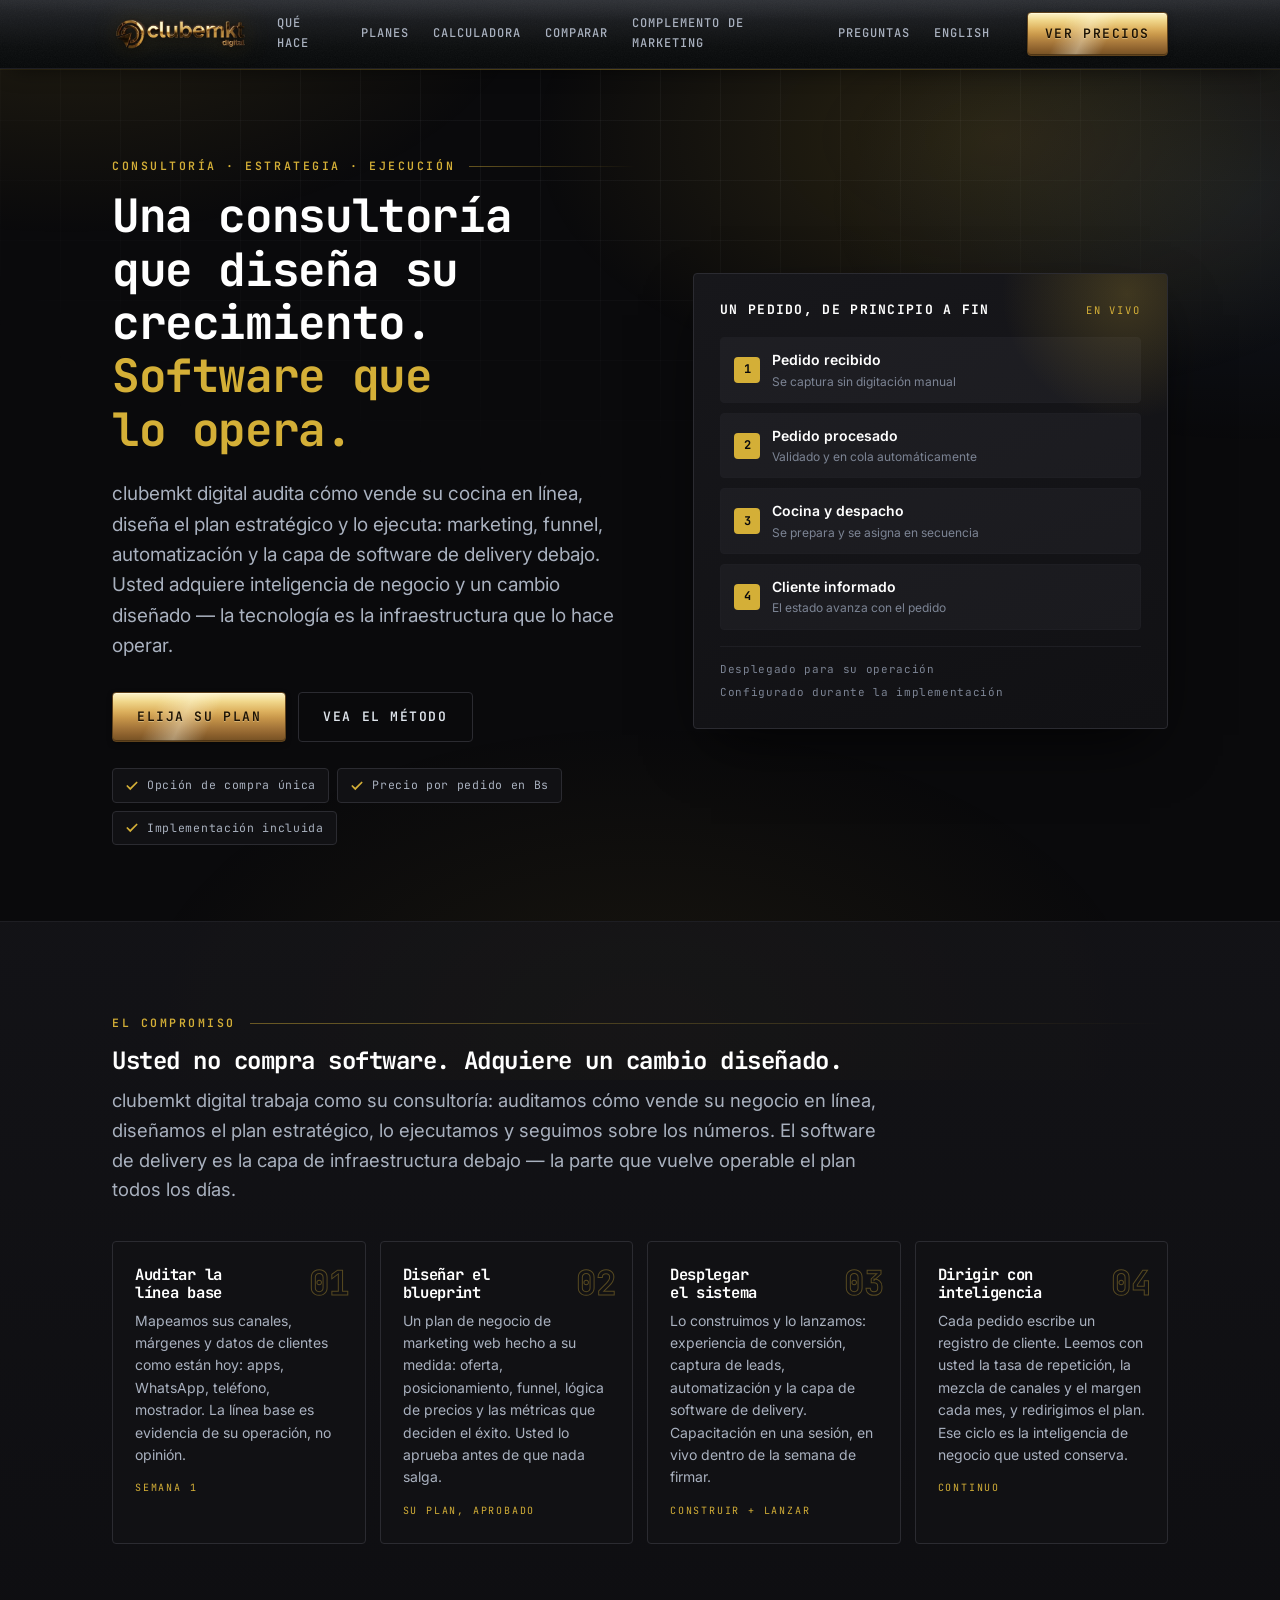
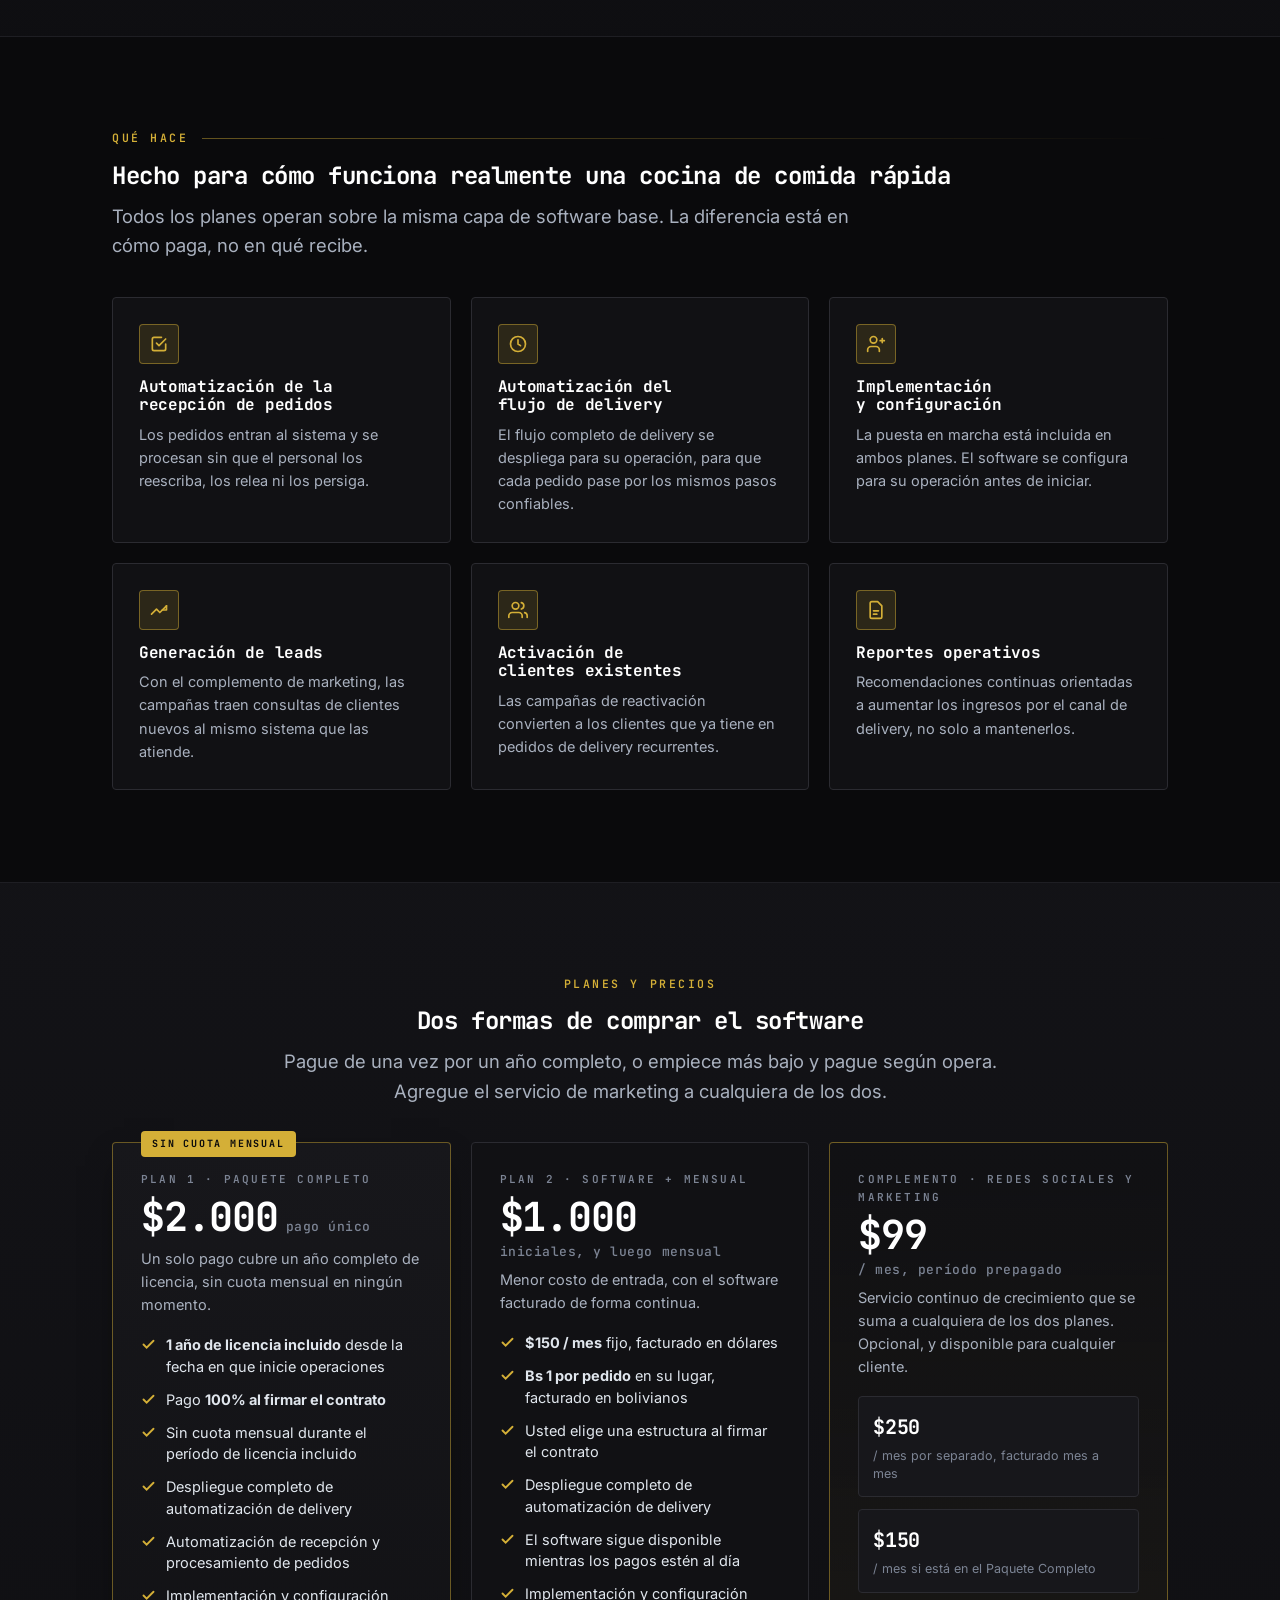
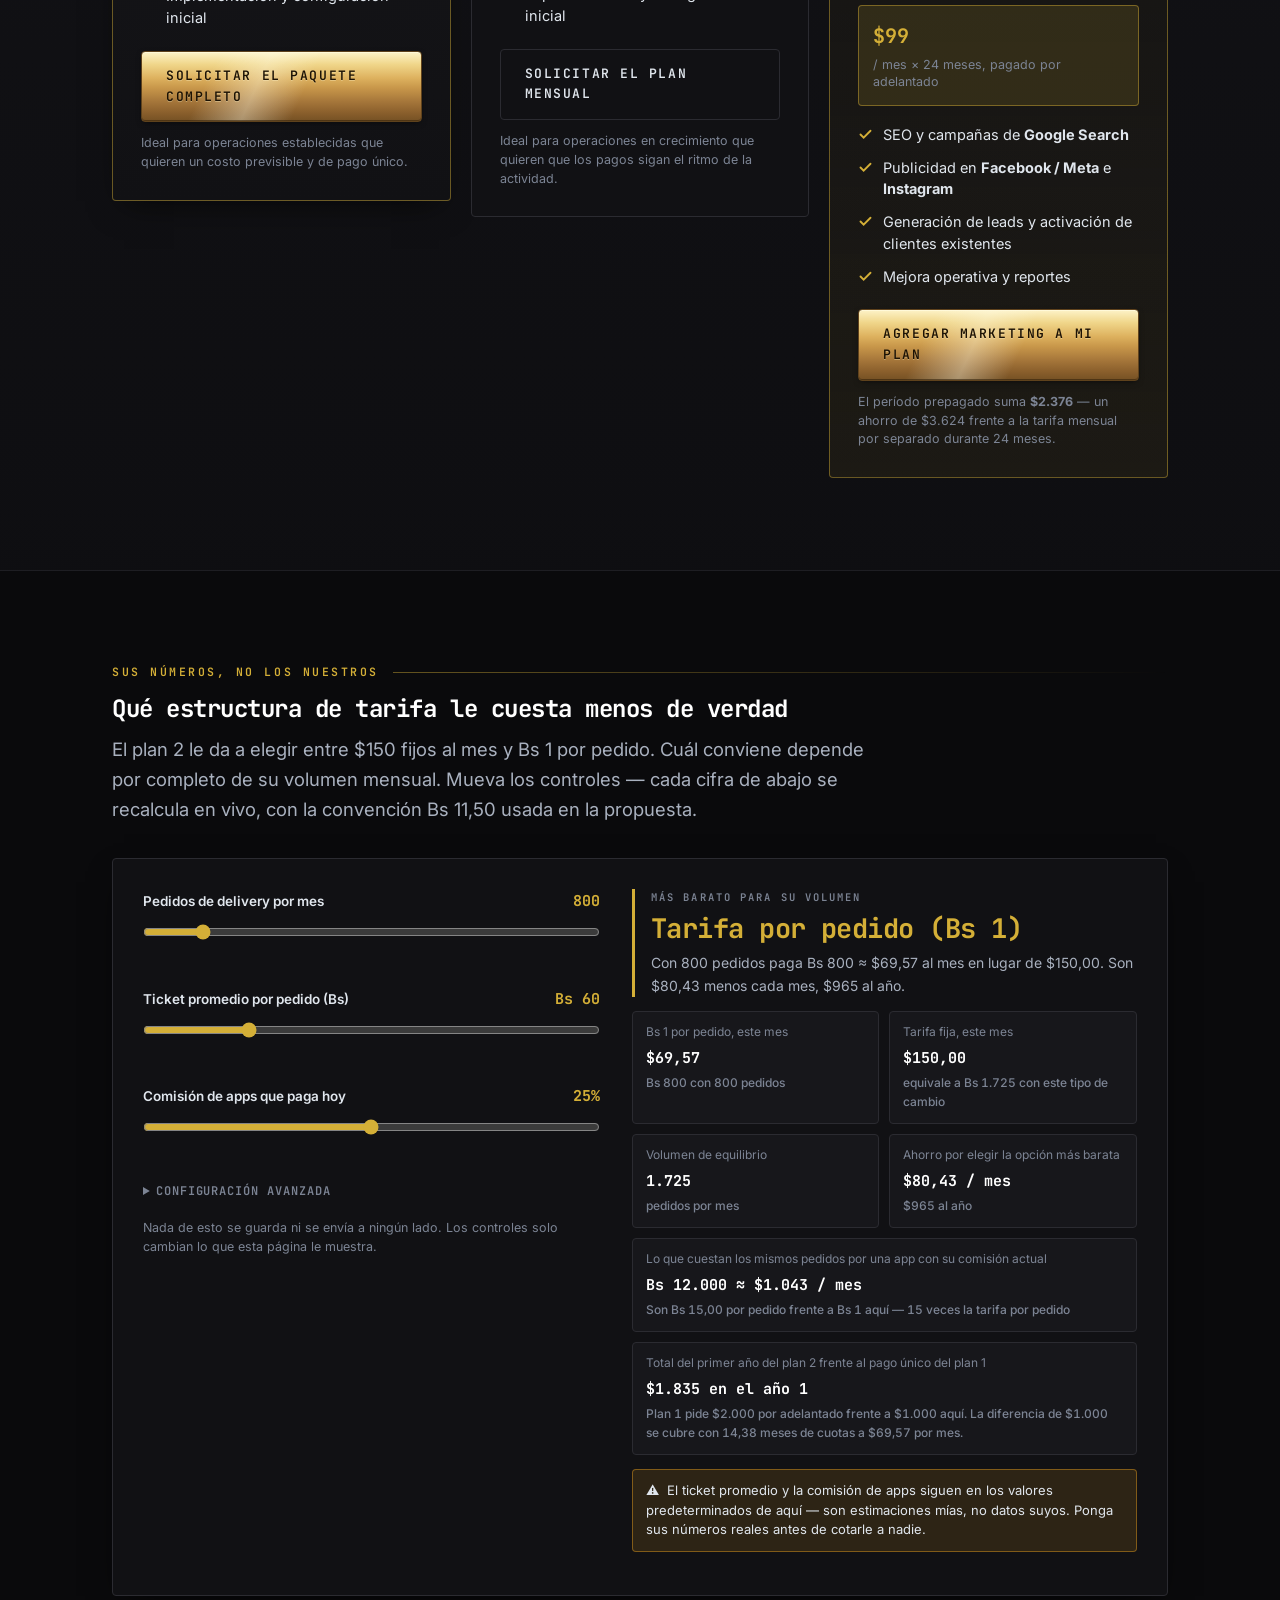
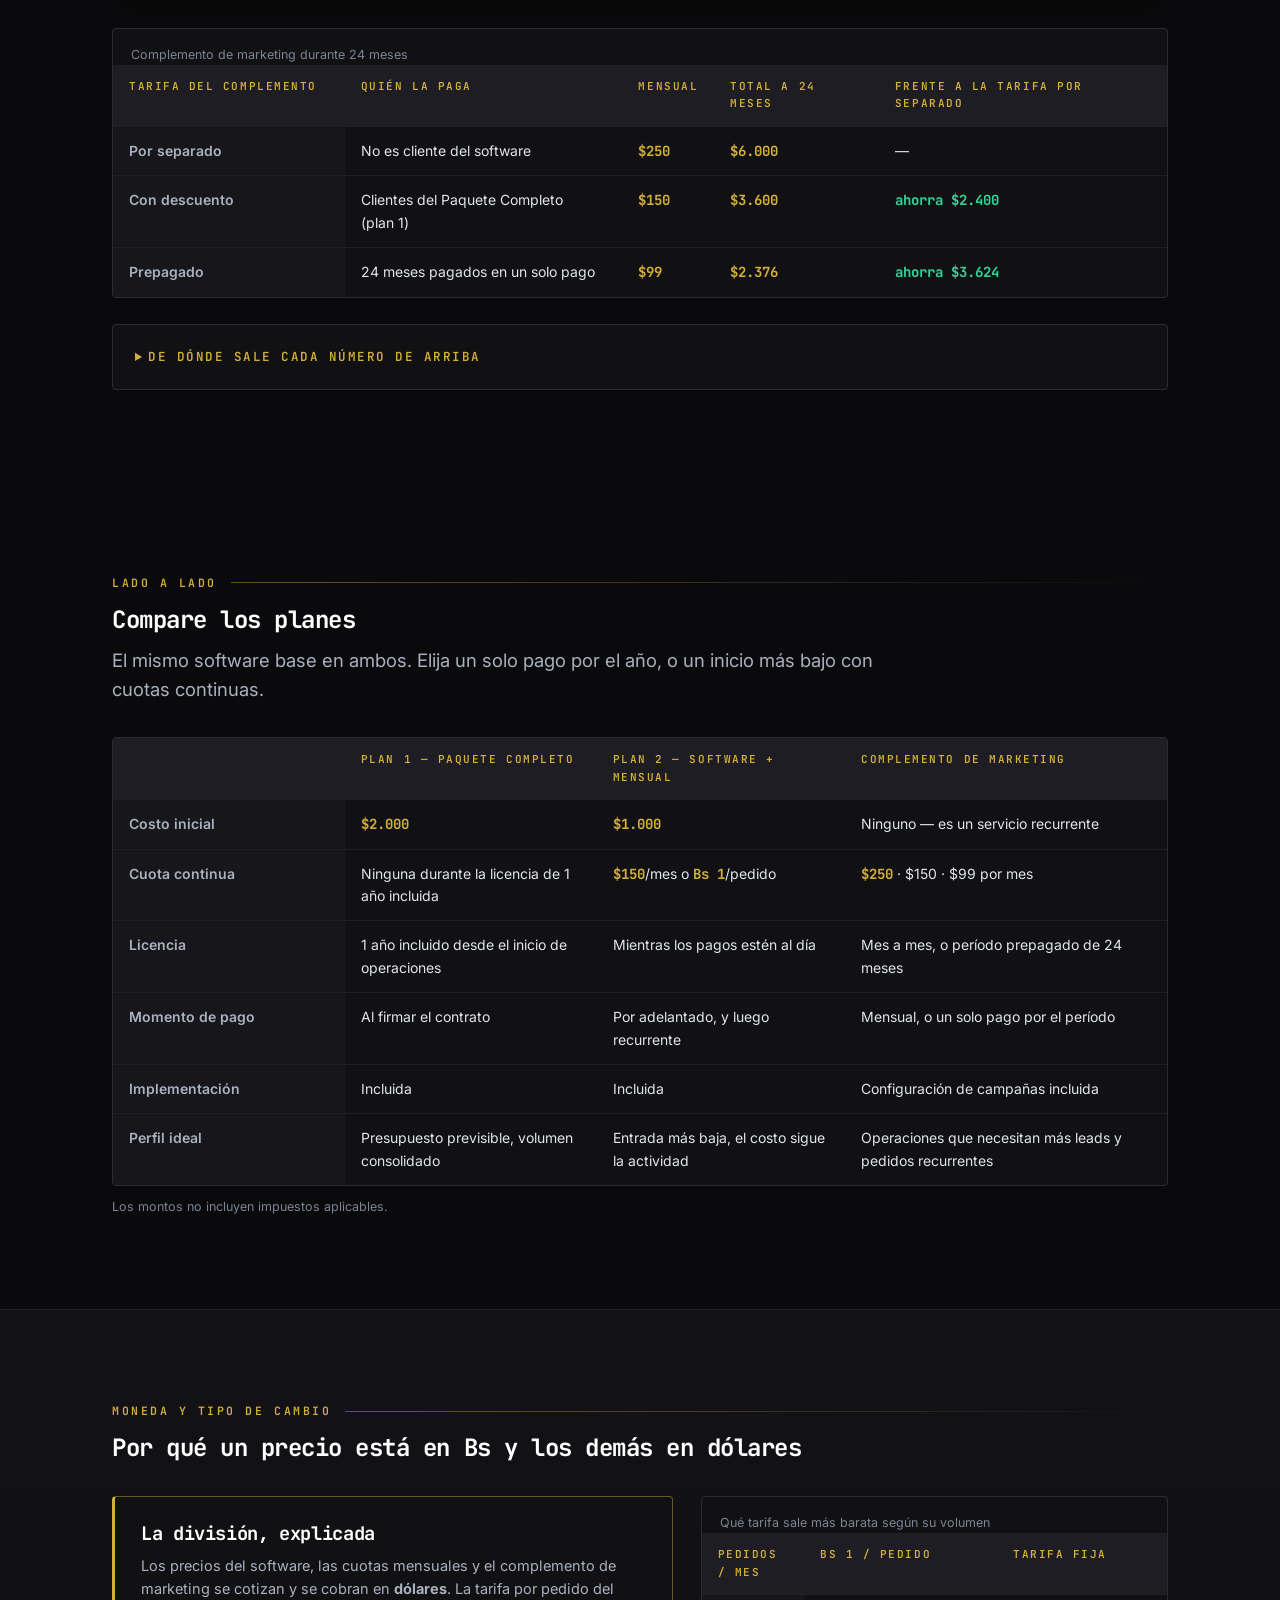
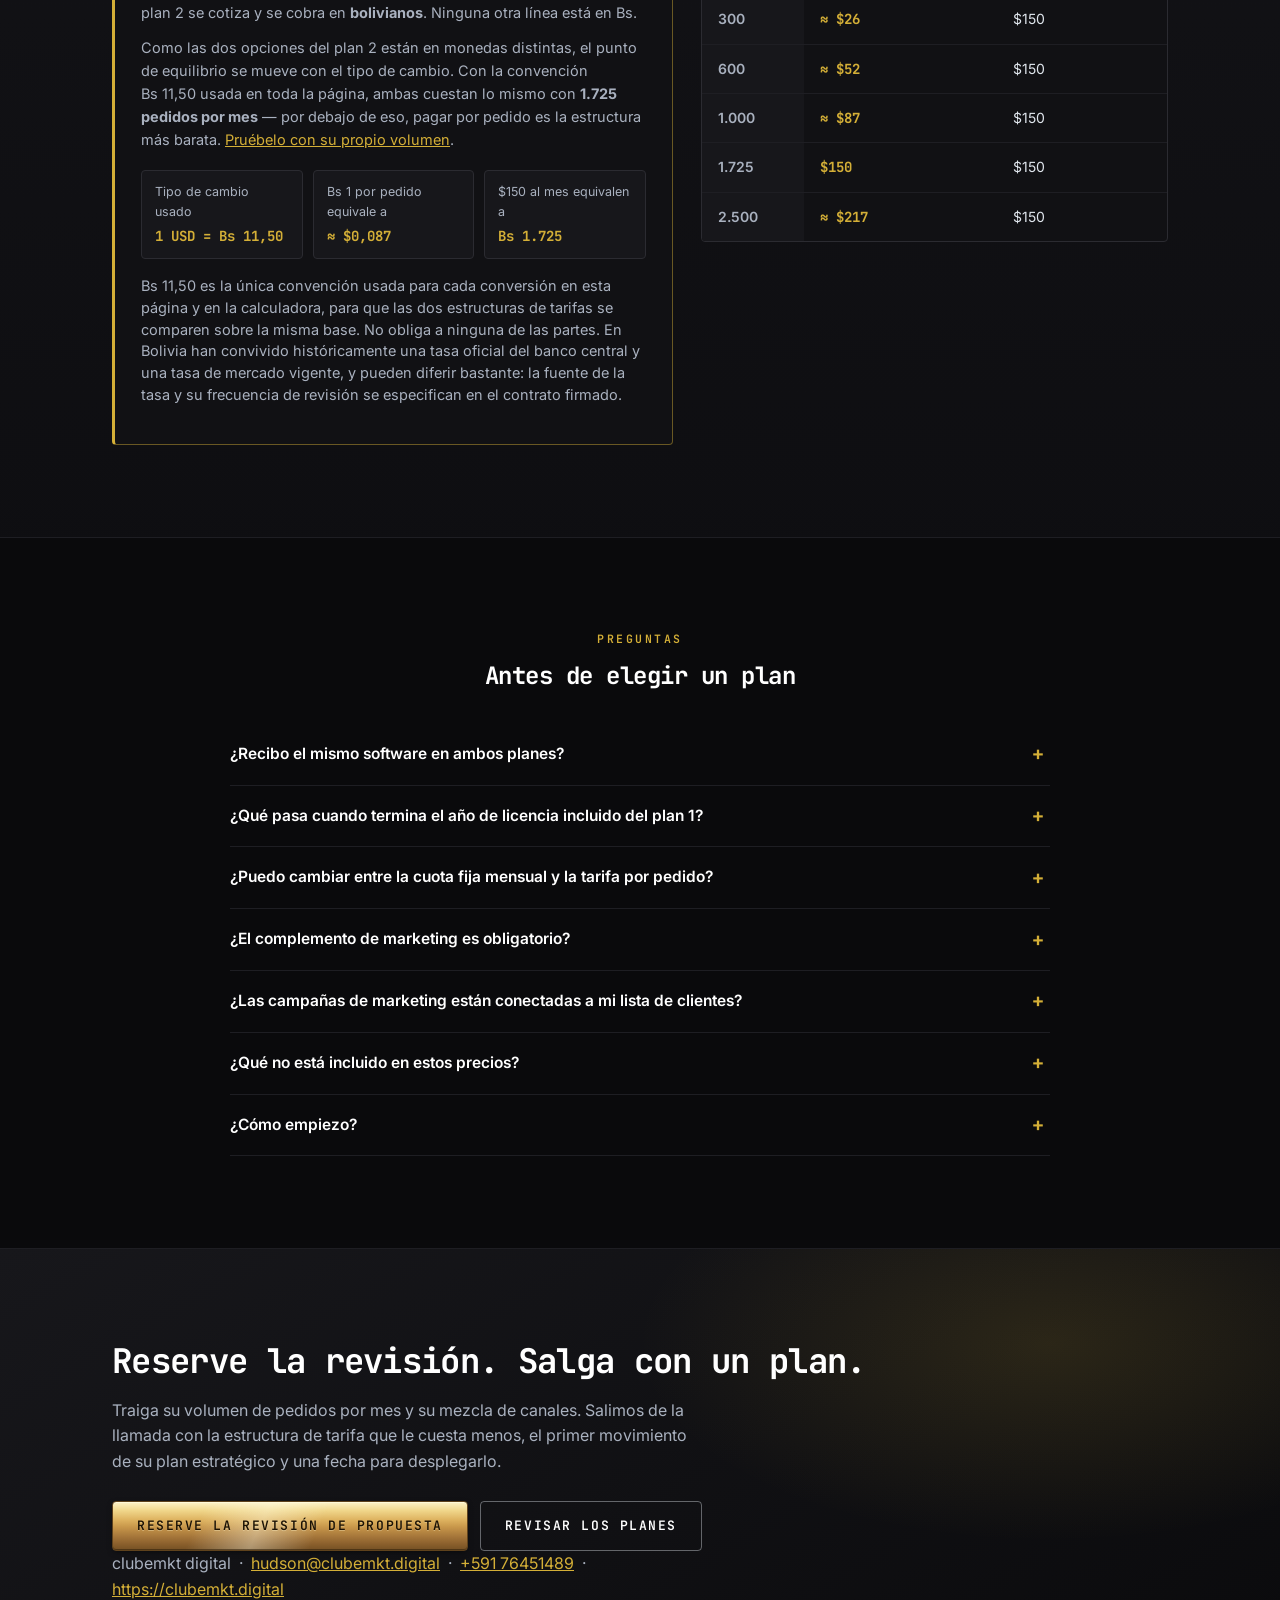
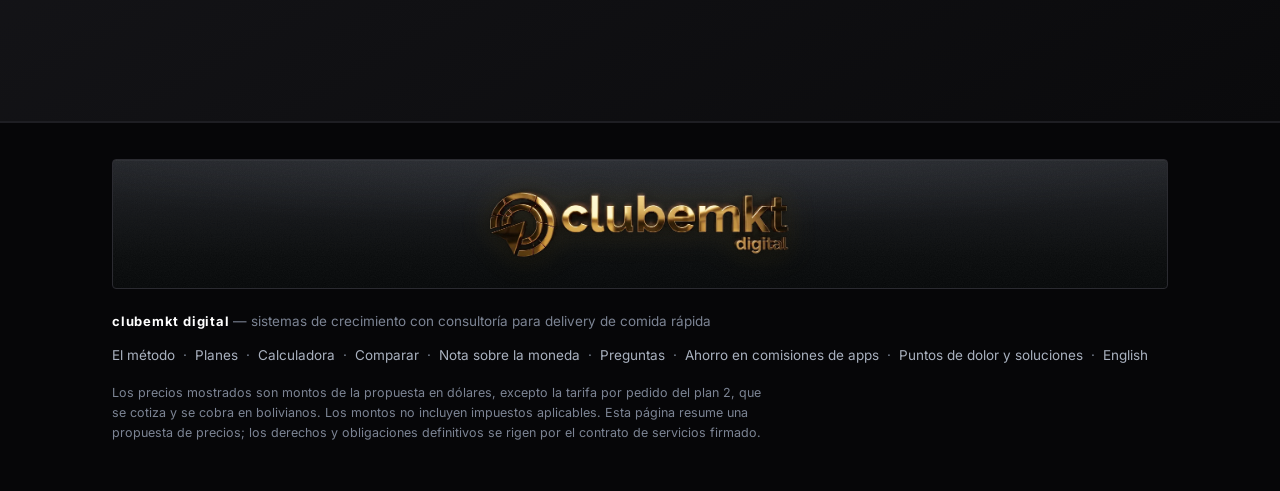
==== commit e9057c85: "feat: add a bilingual pain-to-fix showcase mapping six delivery leaks A concise, objective EN/ES pag" ====
--- a/landing/index.es.html
+++ b/landing/index.es.html
@@ -583,6 +583,7 @@
         <a href="#currency">Nota sobre la moneda</a> &nbsp;&middot;&nbsp;
         <a href="#faq">Preguntas</a> &nbsp;&middot;&nbsp;
         <a href="stop-paying-commission.es.html">Ahorro en comisiones de apps</a> &nbsp;&middot;&nbsp;
+        <a href="pain-points.es.html">Puntos de dolor y soluciones</a> &nbsp;&middot;&nbsp;
         <a href="index.html" hreflang="en">English</a>
       </div>
     </div>
